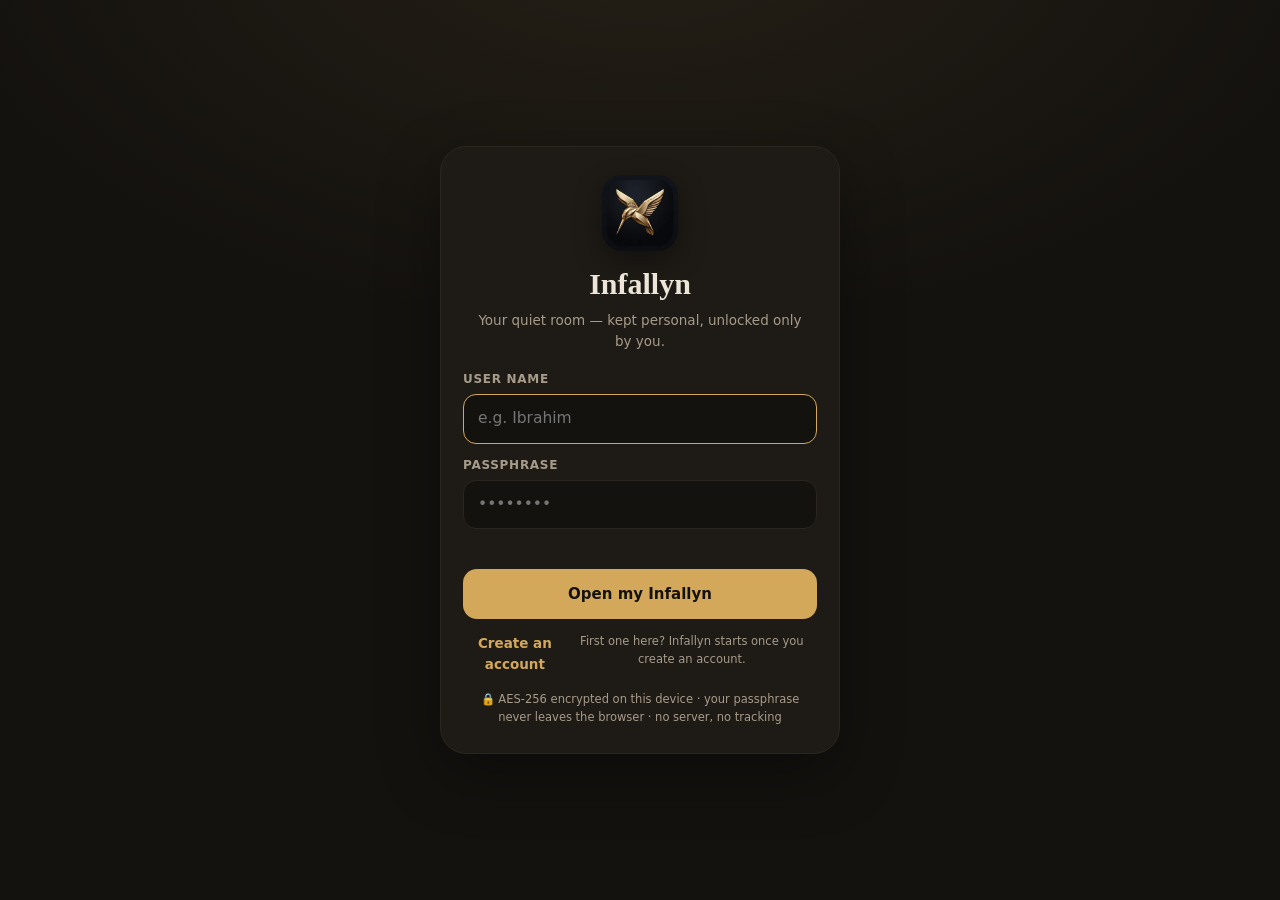
==== index.html @ bdfb1d9d "Add runnable Infallyn app build (v1.2.1) at repo root Extracts the latest infallyn-github bundle: si" ====
<!DOCTYPE html>
<html lang="en" data-theme="dark">
<head>
<meta charset="UTF-8">
<meta name="viewport" content="width=device-width, initial-scale=1, viewport-fit=cover">
<meta name="description" content="Infallyn — tasks, notes, nightly memory review, and handwriting-to-audio.">
<title>Infallyn — your quiet room for study & memory</title>
<link rel="icon" type="image/png" href="[data-uri]">
<link rel="apple-touch-icon" href="[data-uri]">
<meta name="apple-mobile-web-app-capable" content="yes">
<meta name="apple-mobile-web-app-title" content="Infallyn">
<meta name="theme-color" content="#14120F">
<link rel="manifest" href="manifest.webmanifest">
<style>
/* ============ INFALLYN DESIGN SYSTEM — "Reading Room" & "Night Shelf" ============ */
:root[data-theme="light"]{
  --bg:#F7F2E9; --surface:#FFFDF7; --surface2:#F1EADB; --ink:#1F1B16; --muted:#6E655A;
  --accent:#8C6A3F; --accent-ink:#FFFDF7; --success:#4C7A5C; --alert:#C25E4C; --info:#5B6B8C;
  --hairline:rgba(31,27,22,.13); --shadow:0 2px 10px rgba(31,27,22,.07); --grain-opacity:.05;
  --ring-track:rgba(31,27,22,.1);
}
:root[data-theme="dark"]{
  --bg:#14120F; --surface:#1E1B16; --surface2:#26221B; --ink:#EDE6D8; --muted:#A79B8A;
  --accent:#D4A85A; --accent-ink:#14120F; --success:#7FAE8E; --alert:#E07856; --info:#93A5C4;
  --hairline:#2A251E; --shadow:0 2px 12px rgba(0,0,0,.35); --grain-opacity:.04;
  --ring-track:rgba(237,230,216,.12);
}
*{box-sizing:border-box;margin:0;padding:0;-webkit-tap-highlight-color:transparent}
html{scroll-behavior:smooth}
body{
  font-family:Inter,system-ui,-apple-system,"Segoe UI",Roboto,sans-serif;
  background:var(--bg);color:var(--ink);font-size:16px;line-height:1.5;
  min-height:100dvh;overscroll-behavior-y:none;transition:background .3s ease,color .3s ease;
}
body::before{content:"";position:fixed;inset:0;pointer-events:none;opacity:var(--grain-opacity);z-index:0;
  background-image:url("data:image/svg+xml,%3Csvg xmlns='http://www.w3.org/2000/svg' width='180' height='180'%3E%3Cfilter id='n'%3E%3CfeTurbulence type='fractalNoise' baseFrequency='0.85' numOctaves='2'/%3E%3C/filter%3E%3Crect width='180' height='180' filter='url(%23n)'/%3E%3C/svg%3E");}
button{font:inherit;color:inherit;background:none;border:none;cursor:pointer}
input,textarea,select{font:inherit;color:inherit}
img{max-width:100%;display:block}
::selection{background:var(--accent);color:var(--accent-ink)}
.serif{font-family:Literata,"Iowan Old Style",Georgia,"Times New Roman",serif}

/* ---------- layout shell ---------- */
#app{position:relative;z-index:1;max-width:680px;margin:0 auto;padding:0 16px calc(150px + env(safe-area-inset-bottom))}
header#top{display:flex;align-items:center;gap:10px;padding:18px 2px 10px;position:sticky;top:0;z-index:40;
  background:linear-gradient(var(--bg) 78%,transparent);}
#brand{display:flex;align-items:baseline;gap:9px;flex:1;min-width:0}
#brand h1{font-family:Literata,"Iowan Old Style",Georgia,serif;font-size:26px;font-weight:600;letter-spacing:.2px;white-space:nowrap}
#brand .viewname{color:var(--muted);font-size:14px;white-space:nowrap;overflow:hidden;text-overflow:ellipsis}
.iconbtn{width:40px;height:40px;border-radius:12px;display:grid;place-items:center;color:var(--muted);flex:none;transition:background .15s,color .15s}
.iconbtn:hover{background:var(--surface2);color:var(--ink)}
.iconbtn svg{width:22px;height:22px}
.iconbtn .dot{position:absolute;top:8px;right:8px;width:8px;height:8px;border-radius:50%;background:var(--alert);display:none}
.iconbtn.hasdot .dot{display:block}
.iconbtn{position:relative}

/* ---------- widget strip (Smart Access) ---------- */
#widgets{display:grid;grid-template-columns:minmax(0,1fr) minmax(0,1fr);gap:10px;margin:6px 0 14px}
.widget{background:var(--surface);border:1px solid var(--hairline);border-radius:20px;padding:14px;box-shadow:var(--shadow);
  min-height:86px;display:flex;flex-direction:column;justify-content:space-between;cursor:pointer;transition:transform .15s ease;text-align:left;width:100%;min-width:0;overflow:hidden}
.widget:active{transform:scale(.98)}
.widget .w-label{font-size:11px;letter-spacing:.12em;text-transform:uppercase;color:var(--muted);font-weight:600}
.widget .w-main{display:flex;align-items:center;gap:12px;margin-top:6px}
.widget .w-big{font-family:Literata,Georgia,serif;font-size:21px;line-height:1.15;font-weight:600}
.widget .w-sub{font-size:12.5px;color:var(--muted);margin-top:2px}
#widget-dose{grid-column:1}
.ringwrap{position:relative;width:58px;height:58px;flex:none}
.ringwrap svg{transform:rotate(-90deg)}
.ringwrap .ringnum{position:absolute;inset:0;display:grid;place-items:center;font-size:13px;font-weight:700}
#widget-now{grid-column:1 / -1;flex-direction:row;align-items:center;gap:12px}
#widget-now .wn-meta{flex:1;min-width:0}
#widget-now .wn-title{font-weight:600;white-space:nowrap;overflow:hidden;text-overflow:ellipsis}
#widget-now .wn-sub{font-size:12.5px;color:var(--muted);white-space:nowrap;overflow:hidden;text-overflow:ellipsis}
.wn-ctrls{display:flex;gap:4px;flex:none}
.wn-ctrls .iconbtn{color:var(--accent)}

/* ---------- bottom nav ---------- */
#bottomnav{position:fixed;left:0;right:0;bottom:0;z-index:60;display:flex;justify-content:center;pointer-events:none}
#bottomnav .navinner{pointer-events:auto;display:flex;align-items:center;gap:2px;width:100%;max-width:680px;
  padding:8px 10px calc(10px + env(safe-area-inset-bottom));
  background:color-mix(in srgb,var(--bg) 88%,transparent);backdrop-filter:blur(14px);-webkit-backdrop-filter:blur(14px);
  border-top:1px solid var(--hairline)}
.navbtn{flex:1;display:flex;flex-direction:column;align-items:center;gap:3px;padding:6px 0 4px;border-radius:14px;color:var(--muted);font-size:11px;position:relative;transition:color .15s}
.navbtn svg{width:23px;height:23px}
.navbtn.active{color:var(--accent)}
.navbtn .navdot{position:absolute;top:4px;right:calc(50% - 16px);width:8px;height:8px;border-radius:50%;background:var(--alert);display:none}
.navbtn.hasdot .navdot{display:block}
#nav-capture{flex:0 0 74px;margin-top:-30px}
#capturefab{width:62px;height:62px;border-radius:50%;background:var(--accent);color:var(--accent-ink);display:grid;place-items:center;
  box-shadow:0 6px 20px color-mix(in srgb,var(--accent) 45%,transparent),0 2px 6px rgba(0,0,0,.25);transition:transform .15s ease}
#capturefab:active{transform:scale(.94)}
#capturefab svg{width:28px;height:28px}
#playerbar{position:fixed;left:0;right:0;bottom:calc(76px + env(safe-area-inset-bottom));z-index:55;display:none;justify-content:center;pointer-events:none}
#playerbar.on{display:flex}
#playerbar .pbin{pointer-events:auto;display:flex;align-items:center;gap:8px;width:calc(100% - 32px);max-width:648px;
  background:var(--surface);border:1px solid var(--hairline);border-radius:18px;box-shadow:var(--shadow);padding:9px 10px}
#pb-title{flex:1;min-width:0;font-size:13.5px;font-weight:600;white-space:nowrap;overflow:hidden;text-overflow:ellipsis}
#pb-sub{font-size:11.5px;color:var(--muted)}
#pb-play{width:42px;height:42px;border-radius:50%;background:var(--accent);color:var(--accent-ink);display:grid;place-items:center;flex:none}
#pb-play svg{width:20px;height:20px}
.pillbtn{border:1px solid var(--hairline);border-radius:999px;padding:7px 11px;font-size:12.5px;font-weight:600;color:var(--muted);white-space:nowrap}
.pillbtn.on{color:var(--accent);border-color:var(--accent)}

/* ---------- chips rail & lists ---------- */
.rail{display:flex;gap:8px;overflow-x:auto;padding:4px 2px 10px;scrollbar-width:none}
.rail::-webkit-scrollbar{display:none}
.chip{border:1px solid var(--hairline);border-radius:999px;padding:8px 14px;font-size:13.5px;font-weight:600;color:var(--muted);white-space:nowrap;background:var(--surface);transition:all .15s}
.chip.active{background:var(--ink);color:var(--bg);border-color:var(--ink)}
.chip .cnt{opacity:.65;font-weight:500;margin-left:4px}
.shelfchip.active{background:var(--accent);border-color:var(--accent);color:var(--accent-ink)}
.sectionlabel{font-size:12px;letter-spacing:.12em;text-transform:uppercase;color:var(--muted);font-weight:700;margin:16px 2px 8px}
#itemlist{display:flex;flex-direction:column;gap:8px}
.itemrow{display:flex;align-items:center;gap:12px;background:var(--surface);border:1px solid var(--hairline);border-radius:16px;padding:13px 14px;box-shadow:var(--shadow);cursor:pointer;transition:transform .12s ease;animation:rise .25s ease both}
.itemrow:active{transform:scale(.985)}
@keyframes rise{from{opacity:0;transform:translateY(6px)}to{opacity:1;transform:none}}
.ckbox{width:26px;height:26px;border-radius:9px;border:2px solid var(--muted);flex:none;display:grid;place-items:center;transition:all .18s ease;color:transparent}
.ckbox svg{width:16px;height:16px}
.taskrow.done .ckbox{background:var(--success);border-color:var(--success);color:#fff}
.taskrow.done .it-title{text-decoration:line-through;color:var(--muted)}
.itemrow .it-ico{flex:none;color:var(--accent);display:grid;place-items:center}
.itemrow .it-ico svg{width:20px;height:20px}
.it-main{flex:1;min-width:0}
.it-title{font-weight:600;font-size:15.5px;overflow:hidden;text-overflow:ellipsis;white-space:nowrap}
.it-meta{display:flex;gap:6px;flex-wrap:wrap;margin-top:4px}
.metachip{font-size:11.5px;font-weight:600;color:var(--muted);background:var(--surface2);border-radius:6px;padding:2px 7px;display:inline-flex;align-items:center;gap:4px}
.metachip.due-soon{color:var(--accent)}
.metachip.overdue{color:var(--alert);background:color-mix(in srgb,var(--alert) 14%,transparent)}
.it-pin{color:var(--accent);flex:none}
.it-pin svg{width:16px;height:16px}
.it-audio{color:var(--info);flex:none}
.it-audio svg{width:17px;height:17px}

/* ---------- generic cards / panels ---------- */
.panel{background:var(--surface);border:1px solid var(--hairline);border-radius:20px;box-shadow:var(--shadow);padding:18px}
.bigcard{position:relative;overflow:hidden;background:var(--surface);border:1px solid var(--hairline);border-radius:24px;box-shadow:var(--shadow);padding:22px}
.bigcard .hero-title{font-family:Literata,Georgia,serif;font-size:23px;font-weight:600;line-height:1.25}
.bigcard .hero-sub{color:var(--muted);font-size:14px;margin-top:6px}
.btn{display:inline-flex;align-items:center;justify-content:center;gap:8px;border-radius:14px;padding:13px 20px;font-weight:700;font-size:15px;transition:transform .12s ease,opacity .15s;border:1px solid transparent}
.btn:active{transform:scale(.97)}
.btn-primary{background:var(--accent);color:var(--accent-ink)}
.btn-ghost{border-color:var(--hairline);color:var(--ink);background:var(--surface)}
.btn-danger{color:var(--alert);border-color:color-mix(in srgb,var(--alert) 35%,transparent)}
.btn-sm{padding:9px 14px;font-size:13.5px;border-radius:11px}
.btn[disabled]{opacity:.45;pointer-events:none}
.btn-block{width:100%}
.empty{padding:44px 20px;text-align:center;color:var(--muted)}
.empty .glyph{font-size:40px;margin-bottom:10px;font-family:Literata,Georgia,serif}
.empty p{font-size:14.5px;max-width:300px;margin:0 auto 14px}

/* ---------- dose tab ---------- */
.dosestat{display:flex;gap:10px;margin-top:12px}
.dosestat .stat{flex:1;background:var(--surface2);border-radius:14px;padding:10px 8px;text-align:center}
.stat b{font-family:Literata,Georgia,serif;font-size:19px;display:block}
.stat span{font-size:11px;color:var(--muted);letter-spacing:.05em;text-transform:uppercase;font-weight:600}
#heatmap{display:grid;grid-template-rows:repeat(7,1fr);grid-auto-flow:column;grid-auto-columns:1fr;gap:3px;margin-top:10px;max-width:420px}
#heatmap .hm{width:100%;aspect-ratio:1;border-radius:4px;background:var(--surface2)}
.streakflame{display:inline-flex;align-items:center;gap:5px;font-weight:700;color:var(--accent)}
.flame{width:17px;height:17px;fill:currentColor}
.cardmanage{display:flex;align-items:center;gap:10px;padding:10px 0;border-bottom:1px solid var(--hairline)}
.cardmanage:last-child{border-bottom:none}
.cardmanage img{width:46px;height:46px;border-radius:10px;object-fit:cover;flex:none}
.cardmanage .cm-t{flex:1;min-width:0;font-size:13.5px;font-weight:600;white-space:nowrap;overflow:hidden;text-overflow:ellipsis}
.cardmanage .cm-s{font-size:11.5px;color:var(--muted)}
.cm-ico{width:34px;height:34px;border-radius:10px;display:grid;place-items:center;color:var(--muted);border:1px solid var(--hairline);flex:none}
.cm-ico svg{width:16px;height:16px}
.cm-ico.sus-on{color:var(--accent);border-color:var(--accent)}

/* ---------- sheets & overlays ---------- */
.sheetwrap{position:fixed;inset:0;z-index:80;display:none;align-items:flex-end;justify-content:center;background:rgba(12,10,8,.5);backdrop-filter:blur(3px);-webkit-backdrop-filter:blur(3px)}
.sheetwrap.on{display:flex}
.sheet{background:var(--surface);width:100%;max-width:680px;max-height:92dvh;overflow-y:auto;border-radius:26px 26px 0 0;padding:10px 18px calc(22px + env(safe-area-inset-bottom));animation:sheetup .28s cubic-bezier(.2,.9,.3,1)}
@keyframes sheetup{from{transform:translateY(40px);opacity:0}to{transform:none;opacity:1}}
.grabber{width:40px;height:5px;border-radius:3px;background:var(--hairline);margin:4px auto 12px}
.sheet h2{font-family:Literata,Georgia,serif;font-size:21px;margin-bottom:14px}
.sheet h3{font-size:13px;letter-spacing:.1em;text-transform:uppercase;color:var(--muted);margin:18px 0 8px;font-weight:700}
.seg{display:grid;grid-template-columns:repeat(3,1fr);background:var(--surface2);border-radius:14px;padding:4px;gap:4px;margin-bottom:14px}
.seg button{padding:10px 6px;border-radius:11px;font-weight:600;font-size:14px;color:var(--muted);transition:all .15s}
.seg button.active{background:var(--surface);color:var(--ink);box-shadow:var(--shadow)}
.field{margin-bottom:12px}
.field label{display:block;font-size:12px;font-weight:700;letter-spacing:.06em;text-transform:uppercase;color:var(--muted);margin-bottom:6px}
.input,.textarea,select.input{width:100%;background:var(--bg);border:1.5px solid var(--hairline);border-radius:13px;padding:12px 14px;font-size:15.5px;outline:none;transition:border-color .15s}
.input:focus,.textarea:focus{border-color:var(--accent)}
.textarea{min-height:120px;resize:vertical;line-height:1.55}
.tall{min-height:220px}
.parsedchips{display:flex;gap:6px;flex-wrap:wrap;margin-top:8px;min-height:10px}
.parsedchips .metachip{font-size:12px}
.parsehint{font-size:12px;color:var(--muted);margin-top:8px}
.row{display:flex;gap:10px;align-items:center}
.row .grow{flex:1;min-width:0}
.rowbtns{display:flex;gap:10px;margin-top:16px}
.togglerow{display:flex;align-items:center;gap:12px;padding:11px 0;border-bottom:1px solid var(--hairline)}
.togglerow:last-child{border:none}
.togglerow .tr-main{flex:1;min-width:0}
.togglerow .tr-t{font-weight:600;font-size:14.5px}
.togglerow .tr-s{font-size:12.5px;color:var(--muted)}
.switch{position:relative;width:48px;height:28px;flex:none}
.switch input{position:absolute;opacity:0;inset:0;margin:0;cursor:pointer}
.switch .tr{position:absolute;inset:0;border-radius:999px;background:var(--surface2);border:1px solid var(--hairline);transition:background .18s}
.switch .tr::after{content:"";position:absolute;top:2px;left:2px;width:22px;height:22px;border-radius:50%;background:var(--muted);transition:all .18s}
.switch input:checked + .tr{background:color-mix(in srgb,var(--accent) 30%,var(--surface2))}
.switch input:checked + .tr::after{left:22px;background:var(--accent)}
input[type=range]{width:100%;accent-color:var(--accent)}
input[type=datetime-local],input[type=time]{color-scheme:dark}
:root[data-theme=light] input[type=datetime-local],:root[data-theme=light] input[type=time]{color-scheme:light}

/* ---------- scan flow ---------- */
.dropzone{border:2px dashed var(--hairline);border-radius:18px;padding:26px 16px;text-align:center;color:var(--muted);cursor:pointer;transition:border-color .15s}
.dropzone:hover{border-color:var(--accent)}
.dropzone .dz-ico{font-size:30px;margin-bottom:6px}
.pagerail{display:flex;gap:8px;overflow-x:auto;padding:4px 0 8px;scrollbar-width:none}
.pagerail::-webkit-scrollbar{display:none}
.pthumb{position:relative;width:74px;height:96px;border-radius:12px;overflow:hidden;border:2px solid var(--hairline);flex:none;cursor:pointer;background:var(--surface2)}
.pthumb.active{border-color:var(--accent)}
.pthumb img{width:100%;height:100%;object-fit:cover}
.pthumb .pstat{position:absolute;left:0;right:0;bottom:0;font-size:9.5px;font-weight:700;text-align:center;padding:2px;color:#fff;background:rgba(20,18,15,.72)}
.pthumb .pstat.ok{background:color-mix(in srgb,var(--success) 88%,#000)}
.pthumb .pstat.err{background:color-mix(in srgb,var(--alert) 88%,#000)}
.pthumb .pstat.busy{background:color-mix(in srgb,var(--info) 88%,#000)}
.trustview{display:grid;grid-template-columns:1fr 1fr;gap:10px;margin:10px 0}
.trustview .tv-img{border-radius:14px;border:1px solid var(--hairline);overflow:hidden;max-height:46dvh;position:relative;background:#000}
.trustview .tv-img img{width:100%;height:100%;object-fit:contain}
.trustview textarea{width:100%;height:46dvh;background:var(--bg);border:1.5px solid var(--hairline);border-radius:14px;padding:12px;font-size:14px;line-height:1.6;outline:none;resize:none}
.trustview textarea:focus{border-color:var(--accent)}
.confbadge{display:inline-flex;align-items:center;gap:6px;font-size:12px;font-weight:700;border-radius:999px;padding:5px 11px}
.confbadge.hi{background:color-mix(in srgb,var(--success) 16%,transparent);color:var(--success)}
.confbadge.mid{background:color-mix(in srgb,var(--accent) 18%,transparent);color:var(--accent)}
.confbadge.lo{background:color-mix(in srgb,var(--alert) 16%,transparent);color:var(--alert)}
.wordchips{display:flex;flex-wrap:wrap;gap:5px;margin-top:8px}
.wordchips .metachip{text-decoration:underline dotted}
.offlinebox{background:color-mix(in srgb,var(--info) 10%,transparent);border:1px solid color-mix(in srgb,var(--info) 30%,transparent);border-radius:14px;padding:12px 14px;font-size:13.5px;line-height:1.5;margin:10px 0}
.offlinebox b{color:var(--info)}

/* ---------- dose session overlay ---------- */
#doseoverlay{position:fixed;inset:0;z-index:90;display:none;background:#14120F;color:#EDE6D8;flex-direction:column}
#doseoverlay.on{display:flex}
#doseoverlay .dz-top{display:flex;align-items:center;gap:12px;padding:16px 18px 8px}
#doseoverlay .dz-top .progress-mini{flex:1;height:6px;border-radius:3px;background:rgba(237,230,216,.14);overflow:hidden}
#doseoverlay .dz-top .progress-mini i{display:block;height:100%;background:var(--accent,#D4A85A);border-radius:3px;transition:width .3s ease}
#doseoverlay .dz-count{font-size:13px;font-weight:700;color:#A79B8A;white-space:nowrap}
#dosecard-area{flex:1;display:flex;flex-direction:column;padding:10px 18px;min-height:0;overflow-y:auto}
.dosecard{flex:1;display:flex;flex-direction:column;border-radius:24px;background:#1E1B16;border:1px solid #2A251E;overflow:hidden;min-height:220px;position:relative;cursor:pointer;user-select:none;-webkit-user-select:none;touch-action:pan-y}
.dosecard .dc-media{flex:1;min-height:0;display:grid;place-items:center;background:#000;position:relative}
.dosecard .dc-media img{width:100%;height:100%;object-fit:cover;position:absolute;inset:0}
.dosecard .dc-caption{padding:16px 18px;font-size:15.5px;line-height:1.5}
.dosecard .dc-caption .cap-hint{font-size:12.5px;color:#A79B8A;margin-top:6px;font-weight:600;letter-spacing:.04em}
.dosecard .dc-front{flex:1;display:flex;flex-direction:column;justify-content:center;padding:28px 24px;gap:14px}
.dosecard .dc-front .dc-title{font-family:Literata,Georgia,serif;font-size:26px;font-weight:600;line-height:1.3}
.dosecard .dc-front .dc-peek{color:#A79B8A;font-size:15px;line-height:1.55;display:-webkit-box;-webkit-line-clamp:3;-webkit-box-orient:vertical;overflow:hidden}
.dosecard .dc-back{flex:1;overflow-y:auto;padding:24px;white-space:pre-wrap;line-height:1.65;font-size:15.5px}
.dosecard .dc-kind{position:absolute;top:14px;left:14px;font-size:11px;font-weight:700;letter-spacing:.1em;text-transform:uppercase;background:rgba(20,18,15,.72);color:#D4A85A;padding:5px 10px;border-radius:999px;backdrop-filter:blur(4px)}
.dosecard .dc-tap{position:absolute;bottom:12px;right:14px;font-size:11.5px;color:#A79B8A;font-weight:600}
.dosecard.leaving{transition:transform .3s ease,opacity .3s ease}
#gradebar{display:grid;grid-template-columns:repeat(4,1fr);gap:8px;padding:10px 18px calc(16px + env(safe-area-inset-bottom))}
.grade{border-radius:15px;padding:12px 4px 10px;text-align:center;border:1.5px solid #2A251E;background:#1E1B16;transition:transform .12s,opacity .2s;opacity:0;pointer-events:none}
#gradebar.revealed .grade{opacity:1;pointer-events:auto}
.grade:active{transform:scale(.94)}
.grade b{display:block;font-size:14px;font-weight:700}
.grade span{font-size:10.5px;color:#A79B8A;font-weight:600}
.grade.g-again{color:#E07856}.grade.g-hard{color:#D4A85A}.grade.g-good{color:#7FAE8E}.grade.g-easy{color:#93A5C4}
#dose-done{flex:1;display:none;flex-direction:column;align-items:center;justify-content:center;text-align:center;padding:30px;gap:8px}
#dose-done .ring-done{margin-bottom:8px}
#dose-done h2{font-family:Literata,Georgia,serif;font-size:27px}
#dose-done .dd-sub{color:#A79B8A;font-size:15px}
#dose-done .dosestat{width:100%;max-width:360px;margin-top:14px}
#dose-done .dosestat .stat{background:#1E1B16}
#dose-done .dosestat b{color:#EDE6D8}

/* ---------- transcript / player sheet ---------- */
.sentences{display:flex;flex-direction:column;gap:2px;padding:4px 0 20px}
.sentence{padding:8px 12px;border-radius:10px;font-size:15.5px;line-height:1.6;color:var(--muted);cursor:pointer;transition:background .15s,color .15s}
.sentence:hover{background:var(--surface2)}
.sentence.cur{background:color-mix(in srgb,var(--accent) 16%,transparent);color:var(--ink);font-weight:500}
.voicerow{display:grid;grid-template-columns:1fr 1fr;gap:10px;margin:8px 0 4px}

/* ---------- listen list ---------- */
.listenrow{display:flex;align-items:center;gap:12px;background:var(--surface);border:1px solid var(--hairline);border-radius:16px;padding:13px 14px;box-shadow:var(--shadow);cursor:pointer;transition:transform .12s}
.listenrow:active{transform:scale(.985)}
.listenrow .lr-ico{width:40px;height:40px;border-radius:12px;background:color-mix(in srgb,var(--info) 14%,transparent);color:var(--info);display:grid;place-items:center;flex:none}
.listenrow .lr-ico svg{width:20px;height:20px}
.listenrow.playing{border-color:var(--accent)}
.listenrow .lr-play{color:var(--accent);flex:none}
.listenrow .lr-play svg{width:22px;height:22px}

/* ---------- toast ---------- */
#toasts{position:fixed;left:0;right:0;bottom:calc(160px + env(safe-area-inset-bottom));display:flex;flex-direction:column;align-items:center;gap:8px;z-index:100;pointer-events:none}
.toast{pointer-events:auto;display:flex;align-items:center;gap:12px;background:var(--ink);color:var(--bg);border-radius:14px;padding:11px 16px;font-size:14px;font-weight:600;box-shadow:0 6px 24px rgba(0,0,0,.3);animation:rise .25s ease;max-width:min(92vw,480px)}
.toast button{color:var(--accent);font-weight:800;text-transform:uppercase;font-size:12.5px;letter-spacing:.06em}
:root[data-theme=dark] .toast{background:#EDE6D8;color:#14120F}

/* ---------- welcome ---------- */
#welcome .wsteps{display:flex;flex-direction:column;gap:14px;margin:6px 0 18px}
.wstep{display:flex;gap:14px;align-items:flex-start}
.wstep .ws-ico{width:44px;height:44px;border-radius:14px;background:color-mix(in srgb,var(--accent) 16%,transparent);color:var(--accent);display:grid;place-items:center;font-size:21px;flex:none}
.wstep b{display:block;font-size:15px}
.wstep p{font-size:13.5px;color:var(--muted);line-height:1.5}
.preview-note{font-size:12.5px;color:var(--muted);background:var(--surface2);border-radius:12px;padding:10px 12px;line-height:1.5;margin-top:14px}

/* ---------- search overlay ---------- */
#searchwrap .sheet{padding-bottom:30px}
#searchresults{display:flex;flex-direction:column;gap:8px;margin-top:12px}

/* ---------- you tab ---------- */
.settingsgroup .panel{padding:6px 16px}
.setrow{display:flex;align-items:center;gap:12px;padding:13px 0;border-bottom:1px solid var(--hairline)}
.setrow:last-child{border:none}
.setrow .sr-main{flex:1;min-width:0}
.setrow .sr-t{font-weight:600;font-size:14.5px}
.setrow .sr-s{font-size:12.5px;color:var(--muted);line-height:1.45;margin-top:2px}
.setrow .sr-ctl{flex:none;display:flex;align-items:center;gap:8px}
.setrow select.input{width:auto;padding:8px 30px 8px 12px;font-size:13.5px;border-radius:10px}
.kbd{font-size:11px;border:1px solid var(--hairline);border-bottom-width:2px;border-radius:5px;padding:1px 5px;color:var(--muted);font-weight:700}
.aboutnote{font-size:13px;color:var(--muted);line-height:1.6;padding:14px 4px}

/* ---------- misc ---------- */
.hide{display:none!important}
.mt8{margin-top:8px}.mt16{margin-top:16px}.mb8{margin-bottom:8px}
.muted{color:var(--muted)}.small{font-size:13px}
hr.sep{border:none;border-top:1px solid var(--hairline);margin:14px 0}
.spin{animation:spin 1s linear infinite;display:inline-block}
@keyframes spin{to{transform:rotate(360deg)}}
@media (prefers-reduced-motion:reduce){
  *,*::before,*::after{animation-duration:.01ms!important;animation-iteration-count:1!important;transition-duration:.01ms!important;scroll-behavior:auto!important}
}
@media (min-width:700px){
  #widgets{grid-template-columns:repeat(3,1fr)}
  #widget-dose{grid-column:auto}
  #widget-now{grid-column:auto}
}

/* ---------- account avatar (header / you tab) ---------- */
.avatarbtn{width:34px;height:34px;border-radius:50%;color:#fff;font-weight:800;font-size:15px;display:grid;place-items:center;flex:none;border:2px solid var(--hairline);text-transform:uppercase}
.lk-ava{width:44px;height:44px;border-radius:50%;color:#fff;font-weight:800;font-size:18px;display:inline-grid;place-items:center;flex:none;text-transform:uppercase}

/* ---------- lock screen ---------- */
#lockscreen{position:fixed;inset:0;z-index:200;display:none;align-items:center;justify-content:center;padding:20px;
  background:radial-gradient(1200px 700px at 50% -10%, color-mix(in srgb,var(--accent) 9%,var(--bg)), var(--bg) 60%)}
#lockscreen.on{display:flex}
.lk-card{width:100%;max-width:400px;background:var(--surface);border:1px solid var(--hairline);border-radius:26px;box-shadow:0 20px 60px rgba(0,0,0,.35);padding:26px 22px;animation:sheetup .3s cubic-bezier(.2,.9,.3,1)}
.lk-card.shake{animation:lkshake .4s ease}
@keyframes lkshake{0%,100%{transform:none}20%{transform:translateX(-9px)}40%{transform:translateX(8px)}60%{transform:translateX(-5px)}80%{transform:translateX(3px)}}
.lk-brand{font-size:30px;font-weight:600;text-align:center;margin:6px 0 4px;color:var(--ink)}
.lk-tag{text-align:center;color:var(--muted);font-size:13.5px;line-height:1.55;margin:0 6px 18px}
.lk-users{display:flex;flex-wrap:wrap;gap:10px;justify-content:center;margin-bottom:18px}
.lk-user{display:flex;flex-direction:column;align-items:center;gap:6px;font-size:12px;font-weight:700;color:var(--muted);padding:8px 6px;border-radius:14px;border:1.5px solid transparent;min-width:64px;transition:all .15s}
.lk-user.sel{border-color:var(--accent);color:var(--ink);background:var(--surface2)}
.lk-user:hover{color:var(--ink)}
.lk-ava-add{background:var(--surface2);color:var(--accent);border:1.5px dashed var(--hairline)}
.lk-msg{min-height:20px;font-size:13px;color:var(--muted);margin:2px 2px 8px;text-align:center;font-weight:600}
.lk-msg.err{color:var(--alert)}
.lk-hint{font-size:12.5px;color:var(--accent);text-align:center;margin:0 0 10px;font-weight:600}
.lk-row{display:flex;justify-content:center;margin-top:14px;min-height:20px}
.lk-link{color:var(--accent);font-weight:700;font-size:13.5px}
.lk-claim{display:block;width:100%;text-align:center;margin-top:12px;border:1px dashed color-mix(in srgb,var(--accent) 45%,transparent);border-radius:12px;padding:10px}
.lk-mini{font-size:11.5px;color:var(--muted);text-align:center}
.lk-note{font-size:11.5px;color:var(--muted);text-align:center;line-height:1.6;margin:16px 4px 0}
#lockscreen .btn[disabled]{opacity:.55}

/* ---------- Infallyn emblem ---------- */
.brand-emb{width:34px;height:34px;border-radius:9px;flex:none;align-self:center;box-shadow:0 1px 4px rgba(0,0,0,.28)}
.lk-emblem{width:76px;height:76px;border-radius:20px;display:block;margin:2px auto 10px;box-shadow:0 10px 28px rgba(0,0,0,.38)}
.wl-emblem{width:64px;height:64px;border-radius:16px;display:block;margin:2px auto 12px;box-shadow:var(--shadow)}
.about-emblem{display:block;width:64px;height:64px;border-radius:16px;margin:2px auto 12px;box-shadow:var(--shadow)}
</style>
</head>
<body>
<div id="app">
  <header id="top">
    <div id="brand">
      <img class="brand-emb" src="[data-uri]" alt="" width="34" height="34">
      <h1>Infallyn</h1>
      <span class="viewname" id="viewname">Today</span>
    </div>
    <span class="streakflame" id="hdr-streak" title="Nightly streak" style="display:none"></span>
    <button class="avatarbtn" id="btn-user" aria-label="Your account" title="Your account" onclick="Infallyn.go('#/you')" style="display:none">?</button>
    <button class="iconbtn" id="btn-search" aria-label="Search" title="Search (s)">
      <svg viewBox="0 0 24 24" fill="none" stroke="currentColor" stroke-width="2" stroke-linecap="round"><circle cx="11" cy="11" r="7"/><path d="m20 20-3.5-3.5"/></svg>
    </button>
    <button class="iconbtn" id="btn-theme" aria-label="Toggle theme" title="Reading Room / Night Shelf">
      <svg viewBox="0 0 24 24" fill="none" stroke="currentColor" stroke-width="2" stroke-linecap="round"><path d="M21 12.8A9 9 0 1 1 11.2 3 7 7 0 0 0 21 12.8z"/></svg>
    </button>
  </header>

  <div id="widgets" aria-label="Widgets">
    <button class="widget" id="widget-dose" aria-label="Daily dose status">
      <span class="w-label">Daily Dose</span>
      <span class="w-main">
        <span class="ringwrap">
          <svg width="58" height="58" viewBox="0 0 58 58">
            <circle cx="29" cy="29" r="24" fill="none" stroke="var(--ring-track)" stroke-width="6"/>
            <circle id="ring-fg" cx="29" cy="29" r="24" fill="none" stroke="var(--accent)" stroke-width="6" stroke-linecap="round" stroke-dasharray="150.8" stroke-dashoffset="150.8"/>
          </svg>
          <span class="ringnum" id="ring-num">–</span>
        </span>
        <span>
          <span class="w-big" id="wd-due">–</span>
          <span class="w-sub" id="wd-sub">loading…</span>
        </span>
      </span>
    </button>
    <button class="widget" id="widget-next" aria-label="Next task">
      <span class="w-label">Next Up</span>
      <span class="w-main">
        <span>
          <span class="w-big" id="wn-title">–</span>
          <span class="w-sub" id="wn-sub">nothing scheduled</span>
        </span>
      </span>
    </button>
    <div class="widget" id="widget-now" role="button" tabindex="0" aria-label="Now playing">
      <span style="display:flex;flex-direction:column;flex:1;min-width:0">
        <span class="w-label">Now Playing</span>
        <span class="wn-title" id="np-title">Nothing playing</span>
        <span class="wn-sub" id="np-sub">Pick a note to listen</span>
      </span>
      <span class="wn-ctrls">
        <button class="iconbtn" id="np-prev" aria-label="Previous sentence"><svg viewBox="0 0 24 24" fill="currentColor"><path d="M6 5h2v14H6zM20 5v14l-11-7z"/></svg></button>
        <button class="iconbtn" id="np-play" aria-label="Play or pause"><svg viewBox="0 0 24 24" fill="currentColor"><path d="M8 5v14l11-7z"/></svg></button>
        <button class="iconbtn" id="np-next" aria-label="Next sentence"><svg viewBox="0 0 24 24" fill="currentColor"><path d="M16 5h2v14h-2zM4 5v14l11-7z"/></svg></button>
      </span>
    </div>
  </div>

  <main>
    <section id="view-shelf">
      <div class="rail" id="views-rail"></div>
      <div class="rail" id="shelves-rail"></div>
      <div id="itemlist"></div>
    </section>

    <section id="view-dose" class="hide"></section>
    <section id="view-listen" class="hide"></section>
    <section id="view-you" class="hide"></section>
  </main>
</div>

<div id="playerbar">
  <div class="pbin">
    <button class="iconbtn" id="pb-transcript" aria-label="Show transcript" title="Transcript">
      <svg viewBox="0 0 24 24" fill="none" stroke="currentColor" stroke-width="2" stroke-linecap="round"><path d="M4 6h16M4 12h10M4 18h7"/></svg>
    </button>
    <div style="flex:1;min-width:0" onclick="Infallyn.openTranscript()">
      <div id="pb-title">–</div>
      <div id="pb-sub">–</div>
    </div>
    <button class="pillbtn" id="pb-speed" onclick="Infallyn.cycleRate()">1×</button>
    <button id="pb-play" onclick="Infallyn.playPause()" aria-label="Play or pause"><svg viewBox="0 0 24 24" fill="currentColor"><path d="M8 5v14l11-7z"/></svg></button>
  </div>
</div>

<nav id="bottomnav">
  <div class="navinner">
    <button class="navbtn" data-tab="shelf">
      <svg viewBox="0 0 24 24" fill="none" stroke="currentColor" stroke-width="2" stroke-linejoin="round"><path d="M4 5c2.5-1.4 5-1.4 7.5 0v14c-2.5-1.4-5-1.4-7.5 0V5zm16 0c-2.5-1.4-5-1.4-7.5 0v14c2.5-1.4 5-1.4 7.5 0V5z"/></svg>
      Shelves
    </button>
    <button class="navbtn" data-tab="dose">
      <span class="navdot"></span>
      <svg viewBox="0 0 24 24" fill="none" stroke="currentColor" stroke-width="2" stroke-linecap="round"><path d="M20.5 14.5A8.5 8.5 0 1 1 9.5 3.5a7 7 0 0 0 11 11z"/></svg>
      Dose
    </button>
    <button id="nav-capture" aria-label="Capture">
      <span id="capturefab"><svg viewBox="0 0 24 24" fill="none" stroke="currentColor" stroke-width="2.4" stroke-linecap="round"><path d="M12 5v14M5 12h14"/></svg></span>
    </button>
    <button class="navbtn" data-tab="listen">
      <svg viewBox="0 0 24 24" fill="none" stroke="currentColor" stroke-width="2" stroke-linecap="round" stroke-linejoin="round"><path d="M9 18V6l11-2v12"/><circle cx="6.5" cy="18" r="2.5"/><circle cx="17.5" cy="16" r="2.5"/></svg>
      Listen
    </button>
    <button class="navbtn" data-tab="you">
      <svg viewBox="0 0 24 24" fill="none" stroke="currentColor" stroke-width="2" stroke-linecap="round"><circle cx="12" cy="8" r="4"/><path d="M4 21c1.5-4 4.5-6 8-6s6.5 2 8 6"/></svg>
      You
    </button>
  </div>
</nav>

<!-- capture sheet -->
<div class="sheetwrap" id="capturesheet">
  <div class="sheet" role="dialog" aria-modal="true">
    <div class="grabber"></div>
    <h2>Add to Infallyn</h2>
    <div class="seg" id="capture-seg">
      <button data-seg="task">Task</button>
      <button data-seg="note">Note</button>
      <button data-seg="scan">Scan</button>
    </div>
    <div id="capture-body"></div>
  </div>
</div>

<!-- item editor sheet -->
<div class="sheetwrap" id="editorsheet">
  <div class="sheet" role="dialog" aria-modal="true">
    <div class="grabber"></div>
    <div id="editor-body"></div>
  </div>
</div>

<!-- transcript sheet -->
<div class="sheetwrap" id="transcriptsheet">
  <div class="sheet" role="dialog" aria-modal="true">
    <div class="grabber"></div>
    <h2 id="tr-title">Transcript</h2>
    <div class="voicerow">
      <div class="field" style="margin:0">
        <label for="tr-voice">Voice</label>
        <select class="input" id="tr-voice"></select>
      </div>
      <div class="field" style="margin:0">
        <label for="tr-sleep">Sleep timer</label>
        <select class="input" id="tr-sleep">
          <option value="0">Off</option><option value="5">5 min</option><option value="15">15 min</option>
          <option value="30">30 min</option><option value="60">60 min</option>
        </select>
      </div>
    </div>
    <div class="field">
      <label for="tr-rate">Speed <span id="tr-rate-val" style="text-transform:none;letter-spacing:0">1×</span></label>
      <input type="range" id="tr-rate" min="0.5" max="3" step="0.1" value="1">
    </div>
    <div class="sentences" id="tr-sentences"></div>
  </div>
</div>

<!-- search -->
<div class="sheetwrap" id="searchwrap">
  <div class="sheet" role="dialog" aria-modal="true">
    <div class="grabber"></div>
    <h2>Search</h2>
    <input class="input" id="searchinput" placeholder="Search tasks, notes, documents…" autocomplete="off">
    <div id="searchresults"></div>
  </div>
</div>

<!-- welcome -->
<div class="sheetwrap" id="welcome">
  <div class="sheet" role="dialog" aria-modal="true">
    <div class="grabber"></div>
    <img class="wl-emblem" src="[data-uri]" alt="Infallyn emblem">
    <h2 class="serif" style="font-size:25px">Welcome to Infallyn</h2>
    <p class="muted small" style="margin-bottom:14px">A quiet room for everything you need to learn, remember, and finish.</p>
    <div class="wsteps">
      <div class="wstep"><span class="ws-ico">📚</span><span><b>Capture once</b><p>Tasks, handwritten notes, and reading live together on your shelves.</p></span></div>
      <div class="wstep"><span class="ws-ico">🌙</span><span><b>Review nightly</b><p>Your Daily Dose resurfaces photos and notes on a science-backed schedule — a few minutes, every night.</p></span></div>
      <div class="wstep"><span class="ws-ico">🎧</span><span><b>Listen anywhere</b><p>Scans become clean text, and text becomes a voice you can take on the bus.</p></span></div>
    </div>
    <div class="field">
      <label for="wl-dosetime">Open tonight's Dose at</label>
      <input type="time" class="input" id="wl-dosetime" value="21:30">
    </div>
    <button class="btn btn-primary btn-block" id="wl-start">Open my Infallyn</button>
    <p class="preview-note">🔒 <b>Private by design:</b> your account and its content are encrypted on this device — the passphrase never leaves your browser. <span id="preview-note-extra"></span></p>
  </div>
</div>

<!-- dose session overlay -->
<div id="doseoverlay">
  <div class="dz-top">
    <button class="iconbtn" id="dz-close" aria-label="Close session" style="color:#A79B8A"><svg viewBox="0 0 24 24" fill="none" stroke="currentColor" stroke-width="2.2" stroke-linecap="round"><path d="M6 6l12 12M18 6 6 18"/></svg></button>
    <div class="progress-mini"><i id="dz-progress"></i></div>
    <span class="dz-count" id="dz-count">0/0</span>
  </div>
  <div id="dosecard-area">
    <div class="dosecard" id="dosecard"></div>
    <div id="gradebar">
      <button class="grade g-again" data-g="again"><b>Again</b><span id="gp-again">–</span></button>
      <button class="grade g-hard" data-g="hard"><b>Hard</b><span id="gp-hard">–</span></button>
      <button class="grade g-good" data-g="good"><b>Good</b><span id="gp-good">–</span></button>
      <button class="grade g-easy" data-g="easy"><b>Easy</b><span id="gp-easy">–</span></button>
    </div>
  </div>
  <div id="dose-done">
    <div class="ring-done">
      <svg width="110" height="110" viewBox="0 0 110 110">
        <circle cx="55" cy="55" r="46" fill="none" stroke="rgba(237,230,216,.12)" stroke-width="9"/>
        <circle id="dd-ring" cx="55" cy="55" r="46" fill="none" stroke="#D4A85A" stroke-width="9" stroke-linecap="round" stroke-dasharray="289" stroke-dashoffset="289" style="transform:rotate(-90deg);transform-origin:55px 55px;transition:stroke-dashoffset 1s cubic-bezier(.2,.9,.3,1)"/>
        <text x="55" y="63" text-anchor="middle" font-size="30" font-weight="700" fill="#EDE6D8" font-family="Georgia,serif" id="dd-pct">100%</text>
      </svg>
    </div>
    <h2 id="dd-title">Shelf closed.</h2>
    <p class="dd-sub" id="dd-sub">–</p>
    <div class="dosestat">
      <div class="stat"><b id="dd-reviewed">0</b><span>Reviewed</span></div>
      <div class="stat"><b id="dd-recall">0%</b><span>Recalled</span></div>
      <div class="stat"><b id="dd-streak">0</b><span>Night streak</span></div>
    </div>
    <button class="btn btn-primary" id="dd-close" style="margin-top:18px">Back to the shelves</button>
  </div>
</div>

<!-- lock screen -->
<div id="lockscreen">
  <div class="lk-card">
    <div id="lk-body"></div>
  </div>
</div>

<div id="toasts"></div>
<input type="file" id="file-input" accept="image/*" multiple style="display:none">
<script>
'use strict';
/* =====================================================================
   INFALLYN — core domain logic (pure, DOM-free)
   Storage • media • smart parser • FSRS-lite scheduler • dose queue
   streaks • sentence splitting • seed data • self-tests
   ===================================================================== */

/* ---------------- utils ---------------- */
const qs  = (s, el) => (el || document).querySelector(s);
const qsa = (s, el) => [...(el || document).querySelectorAll(s)];
const esc = s => String(s ?? '').replace(/[&<>"']/g, c => ({'&':'&amp;','<':'&lt;','>':'&gt;','"':'&quot;',"'":'&#39;'}[c]));
const uid = () => Date.now().toString(36) + Math.random().toString(36).slice(2, 8);
const MIN = 60e3, HOUR = 3600e3, DAY = 864e5;
const pad2 = n => String(n).padStart(2, '0');
const clamp = (v, a, b) => Math.min(b, Math.max(a, v));
const b64 = { enc: buf => btoa(String.fromCharCode(...new Uint8Array(buf))), dec: s => Uint8Array.from(atob(s), c => c.charCodeAt(0)) };

function dayKey(ts) { const d = ts instanceof Date ? ts : new Date(ts); return d.getFullYear() + '-' + pad2(d.getMonth() + 1) + '-' + pad2(d.getDate()); }
function keyToDate(k) { const [y, m, dd] = k.split('-').map(Number); return new Date(y, m - 1, dd); }
function keyOffset(k, n) { const d = keyToDate(k); d.setDate(d.getDate() + n); return dayKey(d); }
function daysBetween(a, b) { return Math.round((keyToDate(b) - keyToDate(a)) / DAY); }
const MONTHS = ['Jan','Feb','Mar','Apr','May','Jun','Jul','Aug','Sep','Oct','Nov','Dec'];
const WDAYS  = ['Sun','Mon','Tue','Wed','Thu','Fri','Sat'];

function fmtTime(ts) { const d = new Date(ts); let h = d.getHours(), m = pad2(d.getMinutes()); const ap = h >= 12 ? 'pm' : 'am'; h = h % 12 || 12; return h + ':' + m + ap; }
function fmtRel(ts) {
  if (!ts) return '';
  const now = new Date(), d = new Date(ts), tk = dayKey(now), dk = dayKey(ts);
  const diff = daysBetween(tk, dk);
  const time = ' ' + fmtTime(ts);
  if (diff === 0) return 'Today' + time;
  if (diff === 1) return 'Tomorrow' + time;
  if (diff === -1) return 'Yesterday' + time;
  if (diff > 1 && diff < 7) return WDAYS[d.getDay()] + time;
  if (diff < -1 && diff > -6) return Math.abs(diff) + 'd overdue';
  return d.getDate() + ' ' + MONTHS[d.getMonth()] + time;
}
function fmtDur(sec) { if (sec < 60) return Math.round(sec) + ' s'; if (sec < 3600) return Math.max(1, Math.round(sec / 60)) + ' min'; return (sec / 3600).toFixed(1) + ' h'; }

/* ---------------- safe storage (sandbox-proof) ---------------- */
const Store = (() => {
  let ok = false; const mem = {};
  try { const t = '__lib_t'; localStorage.setItem(t, '1'); localStorage.removeItem(t); ok = true; } catch (e) { ok = false; }
  return {
    persistent: ok,
    get(k) { if (ok) { try { return localStorage.getItem(k); } catch (e) {} } return (k in mem) ? mem[k] : null; },
    set(k, v) { if (ok) { try { localStorage.setItem(k, v); return; } catch (e) { /* quota or security */ } } mem[k] = v; },
    del(k) { if (ok) { try { localStorage.removeItem(k); } catch (e) {} } delete mem[k]; }
  };
})();

/* ---------------- media store (IndexedDB, per-account encrypted) ---------------- */
const Media = (() => {
  let dbp = null; const mem = new Map(); let broken = false;
  let ns = 'u/anon/', ckey = null;
  function open() {
    if (dbp) return dbp;
    dbp = new Promise((res, rej) => {
      try {
        const r = indexedDB.open('infallyn-media', 1);
        r.onupgradeneeded = () => r.result.createObjectStore('m');
        r.onsuccess = () => res(r.result);
        r.onerror = () => rej(r.error);
      } catch (e) { rej(e); }
    });
    dbp.catch(() => { broken = true; });
    return dbp;
  }
  async function putRaw(k, v) {
    if (k.startsWith('data:')) return;
    try { const db = await open(); await new Promise((res, rej) => { const tx = db.transaction('m', 'readwrite'); tx.objectStore('m').put(v, k); tx.oncomplete = res; tx.onerror = () => rej(tx.error); }); }
    catch (e) { mem.set(k, v); }
  }
  async function getRaw(k) {
    if (mem.has(k)) return mem.get(k);
    if (broken) return null;
    try { const db = await open(); return await new Promise((res, rej) => { const tx = db.transaction('m', 'readonly'); const q = tx.objectStore('m').get(k); q.onsuccess = () => res(q.result ?? null); q.onerror = () => rej(q.error); }); }
    catch (e) { return mem.get(k) ?? null; }
  }
  async function delRaw(k) { mem.delete(k); try { const db = await open(); await new Promise((res, rej) => { const tx = db.transaction('m', 'readwrite'); tx.objectStore('m').delete(k); tx.oncomplete = res; tx.onerror = () => rej(tx.error); }); } catch (e) {} }
  async function rawKeys() {
    const mk = [...mem.keys()];
    try { const db = await open(); const ks = await new Promise((res, rej) => { const tx = db.transaction('m', 'readonly'); const q = tx.objectStore('m').getAllKeys(); q.onsuccess = () => res(q.result || []); q.onerror = () => rej(q.error); }); return [...new Set(mk.concat(ks.map(String)))]; }
    catch (e) { return mk; }
  }
  async function encStr(text) {
    const iv = crypto.getRandomValues(new Uint8Array(12));
    const ct = await crypto.subtle.encrypt({ name: 'AES-GCM', iv }, ckey, new TextEncoder().encode(text));
    return JSON.stringify({ iv: b64.enc(iv), ct: b64.enc(ct) });
  }
  async function decStr(pack) {
    const p = JSON.parse(pack);
    const pt = await crypto.subtle.decrypt({ name: 'AES-GCM', iv: b64.dec(p.iv) }, ckey, b64.dec(p.ct));
    return new TextDecoder().decode(pt);
  }
  return {
    setContext(user, key) { ns = 'u/' + String(user || 'anon').replace(/[^\w.-]/g, '_') + '/'; ckey = key || null; },
    async put(id, dataUrl) {
      if (!id || id.startsWith('data:')) return;
      let v = dataUrl;
      if (ckey) { try { v = await encStr(dataUrl); } catch (e) { v = dataUrl; } }
      await putRaw(ns + id, v);
    },
    async get(id) {
      if (!id) return null;
      if (id.startsWith('data:')) return id;
      let v = await getRaw(ns + id);
      if (v == null) v = await getRaw(id); /* pre-account legacy record */
      if (v == null) return null;
      if (typeof v === 'string' && v.startsWith('data:')) return v;
      if (!ckey) return null;
      try { return await decStr(v); } catch (e) { return null; }
    },
    async del(id) { if (!id || id.startsWith('data:')) return; await delRaw(ns + id); },
    async migrateLegacy() {
      if (!ckey) return;
      for (const k of await rawKeys()) {
        if (k.startsWith('u/')) continue;
        const v = await getRaw(k);
        if (v == null) continue;
        const val = (typeof v === 'string' && v.startsWith('data:')) ? await encStr(v) : v;
        await putRaw(ns + k, val);
        await delRaw(k);
      }
    },
    async wipeUser() { for (const k of await rawKeys()) if (k.startsWith(ns)) await delRaw(k); },
    async allData() {
      const out = {};
      for (const k of await rawKeys()) {
        if (!k.startsWith(ns)) continue;
        const v = await getRaw(k);
        if (v == null) continue;
        if (typeof v === 'string' && v.startsWith('data:')) out[k.slice(ns.length)] = v;
        else if (ckey) { try { out[k.slice(ns.length)] = await decStr(v); } catch (e) {} }
      }
      return out;
    },
    async importData(obj) { for (const k of Object.keys(obj || {})) await this.put(k, obj[k]); },
    async wipe() { await this.wipeUser(); }
  };
})();

/* ---------------- state ---------------- */
const LS_KEY = 'infallyn.state.v1';
const DEFAULTS = {
  settings: {
    theme: 'auto', doseTime: '21:30', doseCap: 20, newCap: 5,
    reNudge: true, quietNotify: false, rate: 1, voiceURI: '', sleepMin: 0,
    welcomeSeen: false, autoTTS: false, autolock: 0
  },
  items: [], cards: [], reviews: [],        // reviews: {cardId, rating, at, ivl}
  sessions: {},                              // dateKey -> {reviewed, completed}
  lastGrace: null,
  flags: {},                                 // notified task ids, dose nudge bookkeeping
  shelvesOrder: []
};
let S = null;
function loadState() {
  try { S = JSON.parse(Store.get(LS_KEY) || 'null'); } catch (e) { S = null; }
  if (!S) { S = JSON.parse(JSON.stringify(DEFAULTS)); seedData(); saveState(); }
  S.settings = Object.assign({}, DEFAULTS.settings, S.settings || {});
  for (const k of ['items', 'cards', 'reviews']) if (!Array.isArray(S[k])) S[k] = [];
  if (!S.sessions) S.sessions = {}; if (!S.flags) S.flags = {};
}
let saveTimer = null;
function saveState() { clearTimeout(saveTimer); saveTimer = setTimeout(() => {
  if (Auth.session) { Auth.persist(); return; }
  try { Store.set(LS_KEY, JSON.stringify(S)); } catch (e) {}
}, 120); }
function freshState(seed) { S = JSON.parse(JSON.stringify(DEFAULTS)); if (seed) seedData(); }
function normalizeState(d) {
  S = d && typeof d === 'object' ? d : JSON.parse(JSON.stringify(DEFAULTS));
  S.settings = Object.assign({}, JSON.parse(JSON.stringify(DEFAULTS.settings)), S.settings || {});
  for (const k of ['items', 'cards', 'reviews']) if (!Array.isArray(S[k])) S[k] = [];
  if (!S.sessions) S.sessions = {}; if (!S.flags) S.flags = {};
  if (!Array.isArray(S.shelvesOrder)) S.shelvesOrder = [];
  return S;
}

/* ---------------- items ---------------- */
function makeItem(p) {
  return Object.assign({
    id: uid(), type: 'task', title: '', body: '', status: 'open',
    due: null, priority: 0, tags: [], shelf: 'inbox', pinned: false,
    source: null, pages: [], createdAt: Date.now(), completedAt: null, notified: false
  }, p);
}
const SHELF_ICONS = { inbox: '📥', lectures: '🎓', papers: '📄', personal: '🏡', books: '📚' };
function shelves() {
  const set = new Set(['inbox', ...S.shelvesOrder]);
  S.items.forEach(i => { if (i.shelf) set.add(i.shelf); });
  return [...set];
}
function itemById(id) { return S.items.find(i => i.id === id) || null; }

/* ---------------- smart parser ---------------- */
const WD_MAP = { sun: 0, mon: 1, tue: 2, wed: 3, thu: 4, fri: 5, sat: 6 };
function parseSmart(raw) {
  let text = ' ' + raw.trim() + ' ';
  const chips = []; const out = { title: '', due: null, priority: 0, tags: [], shelf: null, pinned: false };
  const eat = re => { const m = text.match(re); if (m) { text = text.replace(m[0], ' '); return m; } return null; };
  // priority
  let m = eat(/\s(!{1,3})\s/);
  if (m) { out.priority = m[1].length >= 2 ? 3 : (m[1].length === 1 ? 2 : 1); chips.push({ label: out.priority === 3 ? 'Urgent' : 'Important', type: 'prio' }); }
  // tags
  while ((m = eat(/\s#([\w-]+)\s/))) { out.tags.push(m[1]); chips.push({ label: '#' + m[1], type: 'tag' }); }
  // shelf
  if ((m = eat(/\s\/([\w-]+)\s/))) { out.shelf = m[1]; chips.push({ label: '/' + m[1], type: 'shelf' }); }
  if (eat(/\s\*\s/)) { out.pinned = true; chips.push({ label: 'Pinned', type: 'pin' }); }

  const now = new Date(); let base = null, time = null, timeSet = false;
  const setTime = h24 => { time = h24; timeSet = true; };
  const at = (h, mi) => h * HOUR + mi * MIN;

  if ((m = eat(/\s(tonight)\s/i))) { base = new Date(now); setTime(20.5 * 3600); }
  else if ((m = eat(/\s(today|tod)\s/i))) { base = new Date(now); }
  else if ((m = eat(/\s(tomorrow|tmrw?|tmoz)\s/i))) { base = new Date(now.getTime() + DAY); }
  else if ((m = eat(/\snext\s+week\s/i))) { base = new Date(now.getTime() + 7 * DAY); }
  else if ((m = eat(/\sin\s+(\d+)\s*(d|days?|w|weeks?|h|hours?|m|min(?:s)?|minutes?)\s/i))) {
    const n = +m[1], u = m[2].toLowerCase();
    const mult = u.startsWith('w') ? 7 * 24 : u.startsWith('d') ? 24 : 1;
    if (u.startsWith('h')) { out.due = now.getTime() + n * HOUR; }
    else if (u.startsWith('m')) { out.due = now.getTime() + n * MIN; }
    else { base = new Date(now.getTime() + n * mult * 24 * HOUR); }
    if (out.due) chips.push({ label: 'in ' + n + u, type: 'date' });
  }
  if (!base) {
    // weekday
    m = eat(/\s(sun(?:day)?|mon(?:day)?|tue(?:s(?:day)?)?|wed(?:nesday)?|thu(?:rs(?:day)?)?|fri(?:day)?|sat(?:urday)?)\s/i);
    if (m) {
      const key = m[1].slice(0, 3).toLowerCase();
      let delta = (WD_MAP[key] - now.getDay() + 7) % 7; if (delta === 0) delta = 7;
      base = new Date(now.getTime() + delta * DAY);
    } else {
      // 12 oct / oct 12
      m = eat(/\s(\d{1,2})(st|nd|rd|th)?\s+(jan|feb|mar|apr|may|jun|jul|aug|sep|oct|nov|dec)[a-z]*\s/i) || eat(/\s(jan|feb|mar|apr|may|jun|jul|aug|sep|oct|nov|dec)[a-z]*\s+(\d{1,2})(st|nd|rd|th)?\s/i);
      if (m) {
        const mon = ['jan','feb','mar','apr','may','jun','jul','aug','sep','oct','nov','dec'].indexOf((m[1].match(/[a-z]/i) ? m[1] : m[3]).slice(0,3).toLowerCase());
        const day = +(m[1].match(/[a-z]/i) ? m[2] : m[1]);
        const d = new Date(now.getFullYear(), mon, day);
        if (d < new Date(now.getTime() - DAY)) d.setFullYear(d.getFullYear() + 1);
        base = d;
      }
    }
  }
  // time of day
  if ((m = eat(/\s(?:at\s+|@\s*)?(noon)\s/i))) { setTime(12 * 3600); }
  else if ((m = eat(/\s(?:at\s+|@\s*)?(midnight)\s/i))) { setTime(0); }
  else if ((m = eat(/\s(?:at\s+|@\s*)?(\d{1,2})(?::(\d{2}))?\s*(am|pm)\s/i)) || (m = eat(/\s(?:at\s+|@\s*)?(\d{1,2}):(\d{2})\s/))) {
    let h = +m[1]; const mi = m[2] ? +m[2] : 0;
    const ap = m[3] ? m[3].toLowerCase() : null;
    if (ap === 'pm' && h < 12) h += 12; if (ap === 'am' && h === 12) h = 0;
    if (h < 24) setTime(h * 3600 + mi * 60);
  }
  else if (base && eat(/\s(morning)\s/i)) setTime(9 * 3600);
  else if (base && eat(/\s(afternoon)\s/i)) setTime(15 * 3600);
  else if (base && eat(/\s(evening|night)\s/i)) setTime(20 * 3600);

  if (base && timeSet) { base.setHours(Math.floor(time / 3600), Math.round((time % 3600) / 60), 0, 0); }
  else if (base) { base.setHours(9, 0, 0, 0); }
  if (base) { out.due = base.getTime(); chips.unshift({ label: fmtRel(out.due), type: 'date' }); }

  out.title = text.replace(/\s+/g, ' ').replace(/\s[-–—,;:]\s*$/, '').trim();
  if (out.shelf) out.shelf = out.shelf.toLowerCase();
  return out;
}

/* ---------------- FSRS-lite scheduler ---------------- */
function gradeCard(card, rating, now = Date.now()) {
  const c = Object.assign({}, card);
  c.reps = (c.reps || 0) + 1;
  c.ease = c.ease ?? 2.5;
  const fuzz = f => Math.max(1, Math.round(f * (0.95 + Math.random() * 0.1)));
  if (rating === 'again') {
    c.lapses = (c.lapses || 0) + 1;
    c.ease = Math.max(1.3, c.ease - 0.2);
    c.state = 'learning'; c.ivl = 0; c.due = now + 10 * MIN; c.inSession = true;
  } else if (c.state === 'new' || c.state === 'learning' || c.state === 'relearn') {
    if (rating === 'hard') c.ivl = 1;
    else if (rating === 'good') c.ivl = (c.state === 'new') ? 1 : 3;
    else { c.ivl = 4; c.ease = Math.min(3.2, c.ease + 0.15); }
    c.state = 'review'; c.ivl = Math.min(c.ivl, 365); c.due = now + c.ivl * DAY; c.inSession = false;
  } else {
    if (rating === 'hard') { c.ivl = Math.max(1, Math.round(c.ivl * 1.2)); c.ease = Math.max(1.3, c.ease - 0.15); }
    else if (rating === 'good') { c.ivl = fuzz(c.ivl * c.ease); }
    else { c.ivl = fuzz(c.ivl * c.ease * 1.35); c.ease = Math.min(3.2, c.ease + 0.15); }
    c.ivl = Math.min(c.ivl, 365); c.due = now + c.ivl * DAY; c.inSession = false;
  }
  c.lastReview = now;
  return c;
}
function ivlLabel(card, rating) {
  if (rating === 'again') return '10m';
  const c2 = gradeCard(card, rating, Date.now());
  return c2.ivl >= 1 ? c2.ivl + 'd' : '<1d';
}
const KIND_EST = { photo: 6, note: 10, snippet: 8 };
function dueCards(now = Date.now()) { return S.cards.filter(c => !c.suspended && c.state !== 'new' && (c.due || 0) <= now); }
function buildQueue(now = Date.now()) {
  const cap = clamp(+S.settings.doseCap || 20, 5, 50);
  const newCap = clamp(+S.settings.newCap ?? 5, 0, 10);
  const due = S.cards.filter(c => !c.suspended && c.state !== 'new' && (c.due || 0) <= now).sort((a, b) => (a.due || 0) - (b.due || 0));
  const fresh = S.cards.filter(c => !c.suspended && c.state === 'new').sort((a, b) => (a.created || 0) - (b.created || 0));
  const dueTake = due.slice(0, cap), newTake = fresh.slice(0, newCap);
  const queue = []; let di = 0, ni = 0;
  while (di < dueTake.length || ni < newTake.length) {
    for (let k = 0; k < 3 && di < dueTake.length; k++) queue.push(dueTake[di++]);
    if (ni < newTake.length) queue.push(newTake[ni++]);
  }
  const estSec = queue.reduce((s, c) => s + (KIND_EST[c.kind] || 8), 0);
  return { queue, estSec, dueTotal: due.length, newTotal: fresh.length };
}

/* ---------------- streaks ---------------- */
function computeStreak(now = Date.now()) {
  const todayK = dayKey(now);
  const done = new Set(Object.keys(S.sessions).filter(k => S.sessions[k] && S.sessions[k].completed));
  let streak = 0, graceUsed = false, d = todayK, lastGrace = S.lastGrace;
  if (!done.has(todayK)) d = keyOffset(todayK, -1);
  while (true) {
    if (done.has(d)) { streak++; d = keyOffset(d, -1); continue; }
    const gap = lastGrace ? daysBetween(lastGrace, d) : 999;
    if (!graceUsed && d !== todayK && gap >= 7) { graceUsed = true; lastGrace = d; streak++; d = keyOffset(d, -1); continue; }
    break;
  }
  return { streak, graceUsed };
}

/* ---------------- sentence splitting (for TTS) ---------------- */
function mdToPlain(md) {
  return String(md || '')
    .replace(/^#{1,6}\s+/gm, '')
    .replace(/\*\*(.*?)\*\*/g, '$1').replace(/\*(.*?)\*/g, '$1')
    .replace(/`{1,3}(.*?)`{1,3}/g, '$1')
    .replace(/^>\s?/gm, '')
    .replace(/^[-*]\s+\[([ xX])\]\s+/gm, (m, c) => c === ' ' ? 'To do: ' : 'Done: ')
    .replace(/^[-*]\s+/gm, '• ')
    .replace(/\[(.*?)\]\(.*?\)/g, '$1');
}
function splitSentences(md) {
  const plain = mdToPlain(md).replace(/\s+/g, ' ').trim();
  if (!plain) return [];
  const parts = plain.split(/(?<=[.!?…])\s+(?=["'(\[A-Z0-9])/g);
  const out = [];
  for (let p of parts) {
    p = p.trim(); if (!p) continue;
    while (p.length > 280) { let cut = p.lastIndexOf(' ', 280); if (cut < 80) cut = 280; out.push(p.slice(0, cut).trim()); p = p.slice(cut).trim(); }
    if (p) out.push(p);
  }
  const merged = [];
  for (const s of out) { if (s.length < 12 && merged.length) merged[merged.length - 1] += ' ' + s; else merged.push(s); }
  return merged;
}

/* ---------------- seed data (Day-0 never empty) ---------------- */
function svgUri(w, h, inner) {
  const svg = `<svg xmlns="http://www.w3.org/2000/svg" width="${w}" height="${h}" viewBox="0 0 ${w} ${h}">${inner}</svg>`;
  return 'data:image/svg+xml;utf8,' + encodeURIComponent(svg);
}
function seedPhotos() {
  const sunset = svgUri(800, 1000, `
    <defs><linearGradient id="s" x1="0" y1="0" x2="0" y2="1"><stop offset="0" stop-color="#2b1a3d"/><stop offset=".45" stop-color="#8a3b5e"/><stop offset=".75" stop-color="#e07856"/><stop offset="1" stop-color="#f2b263"/></linearGradient></defs>
    <rect width="800" height="1000" fill="url(#s)"/><circle cx="400" cy="640" r="110" fill="#ffd9a0"/><circle cx="400" cy="640" r="150" fill="#ffd9a0" opacity=".25"/>
    <rect y="760" width="800" height="240" fill="#1d1430"/><path d="M0 760 Q200 720 400 760 T800 760 V1000 H0 Z" fill="#160f26"/>
    <text x="400" y="920" text-anchor="middle" font-family="Georgia" font-size="34" fill="#f2b263" opacity=".85">goa · last winter</text>`);
  const hills = svgUri(800, 1000, `
    <defs><linearGradient id="h" x1="0" y1="0" x2="0" y2="1"><stop offset="0" stop-color="#b8d0c9"/><stop offset="1" stop-color="#5f8d7f"/></linearGradient></defs>
    <rect width="800" height="1000" fill="url(#h)"/><circle cx="620" cy="180" r="70" fill="#fff7e0" opacity=".9"/>
    <path d="M0 640 L220 400 L420 640 Z" fill="#3f6b5e"/><path d="M260 700 L520 380 L800 700 Z" fill="#2f5348"/><rect y="690" width="800" height="310" fill="#24443b"/>
    <text x="400" y="920" text-anchor="middle" font-family="Georgia" font-size="34" fill="#dceee6" opacity=".9">the trek · dec 2025</text>`);
  const chai = svgUri(800, 1000, `
    <rect width="800" height="1000" fill="#e9dcc3"/><circle cx="180" cy="160" r="130" fill="#dfc9a2" opacity=".6"/>
    <path d="M280 380 h240 a30 30 0 0 1 30 30 v260 a60 60 0 0 1-60 60 h-180 a60 60 0 0 1-60-60 v-260 a30 30 0 0 1 30-30z" fill="#8c5a33"/>
    <path d="M550 430 q90 10 80 90 q-8 70 -85 60" fill="none" stroke="#8c5a33" stroke-width="26"/><ellipse cx="400" cy="390" rx="150" ry="26" fill="#c98f4e"/>
    <path d="M360 320 q14-40 0-78 M430 320 q14-40 0-78" stroke="#c9bda4" stroke-width="14" fill="none" stroke-linecap="round" opacity=".8"/>
    <text x="400" y="880" text-anchor="middle" font-family="Georgia" font-size="34" fill="#7a5c3c" opacity=".9">first chai · book café</text>`);
  const page = svgUri(900, 1200, `
    <rect width="900" height="1200" fill="#fbf6ea"/><rect width="900" height="1200" fill="none" stroke="#e4d9bf" stroke-width="8"/>
    <text x="80" y="140" font-family="Georgia" font-size="52" fill="#3c3428" font-style="italic">Endocrinology — Lec 4</text>
    <line x1="80" y1="175" x2="820" y2="175" stroke="#d9c9a5" stroke-width="3"/>
    ${[260, 330, 400, 470, 540, 610, 680, 750, 820, 890, 960, 1030].map((y, i) => {
      const widths = [720, 660, 740, 580, 700, 640, 720, 600, 680, 500, 710, 300];
      const seg = []; let x = 80; const w = widths[i];
      while (x < 80 + w - 40) { const len = 26 + Math.random() * 46; seg.push(`<path d="M${x} ${y} q ${len / 2} ${-9 - Math.random() * 10} ${len} 0" stroke="#4a4036" stroke-width="${2.2 + Math.random()}" fill="none" stroke-linecap="round" opacity=".88"/>`); x += len + 14; }
      return seg.join('');
    }).join('')}
    <text x="80" y="1120" font-family="Georgia" font-size="30" fill="#a3927a" font-style="italic">— scanned with Infallyn</text>`);
  return { sunset, hills, chai, page };
}
function seedData() {
  const P = seedPhotos(); const now = Date.now();
  const t = (o) => { const it = makeItem(Object.assign({ type: 'task' }, o)); S.items.push(it); return it; };
  const n = (o) => { const it = makeItem(Object.assign({ type: 'note' }, o)); S.items.push(it); return it; };
  const d = (o) => { const it = makeItem(Object.assign({ type: 'doc' }, o)); S.items.push(it); return it; };

  const t1 = t({ title: "Return 'Deep Work' to the campus bookshop", due: now + 3 * DAY, tags: ['books'], shelf: 'personal' });
  for (let k = 1; k <= 7; k++) { const dd = new Date(now + k * DAY); if (dd.getDay() === 5) { t1.due = new Date(dd.getFullYear(), dd.getMonth(), dd.getDate(), 17, 0).getTime(); break; } }
  const endoNote = n({
    title: 'Lecture 4 — Endocrinology (transcribed)', source: 'ocr', shelf: 'lectures', tags: ['med'],
    body: "The pituitary gland is the conductor of the endocrine orchestra. The anterior pituitary releases six master hormones; ACTH travels to the adrenal cortex and asks for cortisol.\n\nCortisol follows a circadian rhythm: highest in the early morning, lowest around midnight. This is why morning blood draws are used for baseline testing.\n\nNegative feedback is the governing rule — the hormone product suppresses its own upstream signal. Loss of feedback is the seed of most endocrine disease.",
    pages: [P.page]
  });
  t({ title: 'Review endocrinology lecture notes', due: new Date(new Date().setHours(20, 0, 0, 0)).getTime() < now ? now + DAY : new Date(new Date().setHours(20, 0, 0, 0)).getTime(), priority: 3, tags: ['med'], shelf: 'lectures' });
  t({ title: 'Book train tickets for the Goa trip', due: now + 3 * DAY, tags: ['travel', 'goa'], shelf: 'personal' });
  t({ title: 'Pay the hostel mess bill', due: now - DAY, tags: [], shelf: 'personal' });
  n({
    title: 'The Feynman Technique', shelf: 'personal', tags: ['learning'],
    body: "The Feynman Technique is a four-step ritual for understanding anything.\n\nStep one: choose a concept and write its name at the top of a blank page.\n\nStep two: explain it as if teaching a twelve-year-old. Use plain words. Draw the mechanism.\n\nStep three: find the gaps. The places where you reach for jargon are the places you do not yet understand. Return to the source material for exactly those points.\n\nStep four: compress. Rewrite the explanation until it is simple, and then read it aloud — which is precisely what Infallyn's listening room is for."
  });
  n({
    title: 'Photosynthesis in one page', shelf: 'lectures', tags: ['bio'],
    body: "Photosynthesis converts light into chemical energy inside chloroplasts.\n\nThe light reactions split water, release oxygen, and charge two energy carriers: ATP and NADPH.\n\nThe Calvin cycle then uses that energy to fix carbon dioxide into sugar. RuBisCO, the most abundant protein on Earth, catalyses the first step.\n\nIn hot climates, some plants pre-concentrate CO2 — the C4 pathway — to avoid wasteful photorespiration."
  });
  d({ title: 'Reading list — cognitive science', shelf: 'papers', tags: ['reading'], body: "Papers to find and skim this month:\n\n1. Ebbinghaus — Memory: a contribution to experimental psychology (1885)\n2. Roediger & Karpicke — Test-enhanced learning (2006)\n3. Settles & Meeder — A trainable spaced repetition model (2016)\n4. Tabibian et al. — Enhancing human learning via spaced repetition optimization (2019)" });
  S.shelvesOrder = ['lectures', 'papers', 'personal'];

  const mk = (o) => S.cards.push(Object.assign({
    id: uid(), kind: 'photo', itemId: null, media: null, caption: '', back: '',
    state: 'new', ease: 2.5, ivl: 0, due: now, reps: 0, lapses: 0, created: now, suspended: false
  }, o));
  mk({ kind: 'photo', media: P.sunset, caption: 'Where was this sunset?', back: 'Goa — the December trip. We missed the train and caught a better one.' });
  mk({ kind: 'photo', media: P.hills, caption: 'Which trek is this?', back: 'Tirupati hills with Amma — started at 4am, reached the top by sunrise.' });
  mk({ kind: 'photo', media: P.chai, caption: 'The ritual from that rainy Tuesday?', back: 'First chai at the book café — the day Infallyn was just an idea.' });
  mk({ kind: 'note', itemId: endoNote.id, caption: endoNote.title, back: endoNote.body, due: now });
  mk({ kind: 'note', itemId: S.items[S.items.length - 1].id, caption: S.items[S.items.length - 1].title, back: S.items[S.items.length - 1].body, due: now + 2 * DAY });
  // seed a small streak history (sample)
  for (let k = 1; k <= 3; k++) S.sessions[keyOffset(dayKey(now), -k)] = { reviewed: 9 + k, completed: true };
}

/* ---------------- self tests ---------------- */
function runSelfTests() {
  const R = []; const T = (name, fn) => { try { const d = fn(); R.push({ name, pass: true, detail: d || '' }); } catch (e) { R.push({ name, pass: false, detail: e.message }); } };
  const assert = (cond, msg) => { if (!cond) throw new Error(msg); };

  T('parser: relative day + time', () => {
    const p = parseSmart('Read chapter 4 tomorrow 9pm !!');
    assert(/Read chapter 4/.test(p.title), 'title=' + p.title);
    assert(p.priority === 3, 'prio=' + p.priority);
    const d = new Date(p.due); assert(d.getHours() === 21, 'hour=' + d.getHours());
    assert(daysBetween(dayKey(Date.now()), dayKey(p.due)) === 1, 'day');
    return JSON.stringify({ title: p.title, prio: p.priority });
  });
  T('parser: weekday + tags', () => {
    const p = parseSmart('Submit form fri #admin /home');
    assert(p.tags.includes('admin'), 'tags'); assert(p.shelf === 'home', 'shelf');
    const wd = new Date(p.due).getDay(); assert(wd === 5, 'wd=' + wd);
    return 'ok';
  });
  T('parser: in-hours', () => {
    const p = parseSmart('Call the plumber in 2 hours');
    assert(Math.abs(p.due - (Date.now() + 2 * 3600e3)) < 60000, 'due=' + p.due);
    return 'ok';
  });
  T('parser: plain title untouched', () => {
    const p = parseSmart('Water the plants');
    assert(p.title === 'Water the plants' && !p.due, p.title);
    return 'ok';
  });
  T('fsrs: new→good→1d, review→good grows', () => {
    const c = { state: 'new', ease: 2.5, ivl: 0, reps: 0, lapses: 0 };
    const g = gradeCard(c, 'good'); assert(g.state === 'review' && g.ivl === 1, JSON.stringify(g));
    const g2 = gradeCard(Object.assign({}, g, { due: 0 }), 'good'); assert(g2.ivl >= 2 && g2.ivl <= 4, 'ivl=' + g2.ivl);
    return 'ivl ' + g.ivl + '→' + g2.ivl;
  });
  T('fsrs: again lapses to learning 10m', () => {
    const c = { state: 'review', ease: 2.5, ivl: 10, reps: 3, lapses: 0 };
    const a = gradeCard(c, 'again'); assert(a.state === 'learning' && a.inSession === true, JSON.stringify(a.state));
    return 'ok';
  });
  T('queue: cap + interleave new', () => {
    const saved = JSON.stringify(S);
    S.cards = []; S.settings.doseCap = 10; S.settings.newCap = 2;
    for (let i = 0; i < 8; i++) S.cards.push({ id: 'd' + i, kind: 'photo', state: 'review', due: Date.now() - i * 1000, suspended: false });
    for (let i = 0; i < 5; i++) S.cards.push({ id: 'n' + i, kind: 'note', state: 'new', created: i, suspended: false });
    const q = buildQueue();
    assert(q.queue.length === 10, 'len=' + q.queue.length);
    assert(q.queue.filter(c => c.state === 'new').length === 2, 'news');
    S = JSON.parse(saved);
    return '10 taken, 2 new';
  });
  T('streak: grace night bridges one gap/week', () => {
    const saved = JSON.stringify(S);
    S.sessions = {}; S.lastGrace = null; const tk = dayKey(Date.now());
    S.sessions[keyOffset(tk, -1)] = { completed: true }; S.sessions[keyOffset(tk, -2)] = { completed: true };
    S.sessions[keyOffset(tk, -4)] = { completed: true }; // gap at -3
    const r = computeStreak();
    S = JSON.parse(saved);
    assert(r.streak === 4, 'streak=' + r.streak + ' grace=' + r.graceUsed);
    return 'streak 4 with 1 grace';
  });
  T('sentences: split & markdown strip', () => {
    const s = splitSentences('# Title\n\nOne short line. Another **bold** one! A question here?');
    assert(s.length === 3, 'len=' + s.length); assert(!s.join('').includes('#'), 'md leak');
    assert(s[2] === 'A question here?', 'last=' + s[2]);
    return s.length + ' sentences';
  });
  T('store: safe wrapper alive', () => { Store.set('__st', '1'); assert(Store.get('__st') === '1', 'roundtrip'); Store.del('__st'); return 'persistent=' + Store.persistent; });
  return R;
}
/* =====================================================================
   INFALLYN — AUTH: personal on-device accounts
   Passphrase → PBKDF2(150k) → AES-GCM key. Each account's entire space
   (state + photos) is encrypted at rest with its own key. The key exists
   only in memory while signed in; only a verifier is stored, never the
   passphrase. No server. Nothing leaves the browser.
   ===================================================================== */
const Auth = {
  session: null,            // { user, key, stay }
  ACC: 'infallyn.accounts.v1',
  VAULT_VERIFIER: 'infallyn-ok-v1',
  _saving: Promise.resolve(),

  /* ---------- account registry ---------- */
  accounts() { try { return JSON.parse(Store.get(this.ACC) || '{}'); } catch (e) { return {}; } },
  saveAccounts(a) { Store.set(this.ACC, JSON.stringify(a)); },
  exists(u) { return !!this.accounts()[u]; },
  hue(u) { let h = 0; for (const ch of String(u)) h = (h * 31 + ch.charCodeAt(0)) % 360; return h; },

  /* ---------- crypto ---------- */
  async deriveKey(pass, saltB64) {
    const km = await crypto.subtle.importKey('raw', new TextEncoder().encode(pass), 'PBKDF2', false, ['deriveKey']);
    return crypto.subtle.deriveKey(
      { name: 'PBKDF2', salt: b64.dec(saltB64), iterations: 150000, hash: 'SHA-256' },
      km, { name: 'AES-GCM', length: 256 }, true, ['encrypt', 'decrypt']);
  },
  async encJSON(key, obj) {
    const iv = crypto.getRandomValues(new Uint8Array(12));
    const ct = await crypto.subtle.encrypt({ name: 'AES-GCM', iv }, key, new TextEncoder().encode(JSON.stringify(obj)));
    return { iv: b64.enc(iv), ct: b64.enc(ct) };
  },
  async decJSON(key, pack) {
    const pt = await crypto.subtle.decrypt({ name: 'AES-GCM', iv: b64.dec(pack.iv) }, key, b64.dec(pack.ct));
    return JSON.parse(new TextDecoder().decode(pt));
  },

  vaultKey(u) { return 'infallyn.vault.' + u; },
  autoKey(u) { return 'infallyn.autologin.' + u; },

  /* ---------- persistence (whole-state vault, serialized) ---------- */
  persist() {
    if (!this.session) return Promise.resolve();
    this._saving = this._saving.then(async () => {
      try { Store.set(this.vaultKey(this.session.user), JSON.stringify(await this.encJSON(this.session.key, S))); } catch (e) {}
    }).catch(() => {});
    return this._saving;
  },
  async persistNow() { clearTimeout(saveTimer); await this.persist(); await this._saving; },

  async loadVault(u, key) {
    let data = null;
    const raw = Store.get(this.vaultKey(u));
    if (raw) { try { data = await this.decJSON(key, JSON.parse(raw)); } catch (e) { data = null; } }
    if (data && typeof data === 'object' && data.items) {
      normalizeState(data);
    } else {
      freshState(true); // fresh account: welcome with the sample content
    }
  },

  /* ---------- account lifecycle ---------- */
  validName(u) { return /^[a-z0-9_.-]{2,20}$/i.test(u); },

  async createAccount(u, pass, opts = {}) {
    u = u.trim().toLowerCase();
    if (!this.validName(u)) throw 'Name: 2–20 letters, numbers, dots or dashes.';
    if (this.exists(u)) throw 'That name is taken on this device.';
    if (typeof pass !== 'string' || pass.length < 6) throw 'Passphrase needs at least 6 characters.';
    if (opts.pass2 != null && pass !== opts.pass2) throw 'Passphrases do not match.';
    const salt = b64.enc(crypto.getRandomValues(new Uint8Array(16)));
    const key = await this.deriveKey(pass, salt);
    const verifier = await this.encJSON(key, { v: this.VAULT_VERIFIER });
    const accs = this.accounts();
    accs[u] = { salt, verifier, hint: opts.hint || '', createdAt: Date.now(), hue: this.hue(u) };
    this.saveAccounts(accs);

    if (opts.adopt) {
      try {
        const legacy = JSON.parse(Store.get(LS_KEY) || 'null');
        if (legacy && Array.isArray(legacy.items)) {
          normalizeState(legacy);
          S.settings.autolock = S.settings.autolock || 0;
        } else freshState(true);
      } catch (e) { freshState(true); }
    } else {
      freshState(!!opts.seed);
    }
    this.session = { user: u, key, stay: false };
    Media.setContext(u, key);
    await Media.migrateLegacy();
    await this.persistNow();
    if (opts.adopt) Store.del(LS_KEY);
    if (opts.stay) await this.enableStay(u, key);
    Store.set('infallyn.lastuser', u);
    return u;
  },

  async unlock(u, pass) {
    u = String(u || '').trim().toLowerCase();
    const a = this.accounts()[u];
    if (!a) throw 'No account with that name on this device.';
    let key;
    try { key = await this.deriveKey(pass, a.salt); } catch (e) { throw 'Could not derive key — try again.'; }
    let ok = false;
    try { ok = (await this.decJSON(key, a.verifier)).v === this.VAULT_VERIFIER; } catch (e) { ok = false; }
    if (!ok) throw 'Wrong passphrase for ' + u + '.';
    this.session = { user: u, key, stay: !!Store.get(this.autoKey(u)) };
    Media.setContext(u, key);
    await Media.migrateLegacy();
    await this.loadVault(u, key);
    await this.persistNow();
    Store.set('infallyn.lastuser', u);
    return u;
  },

  /* ---------- stay signed in (device-wrapped key, opt-in) ---------- */
  deviceKey() {
    let dk = Store.get('infallyn.devicekey');
    if (!dk) { dk = b64.enc(crypto.getRandomValues(new Uint8Array(32))); Store.set('infallyn.devicekey', dk); }
    return dk;
  },
  async enableStay(u, key) {
    try {
      const raw = await crypto.subtle.exportKey('raw', key);
      const imp = await crypto.subtle.importKey('raw', b64.dec(this.deviceKey()), 'AES-GCM', false, ['encrypt', 'decrypt']);
      const pack = await this.encJSON(imp, { u, k: b64.enc(raw) });
      Store.set(this.autoKey(u), JSON.stringify(pack));
      this.session.stay = true;
    } catch (e) {}
  },
  disableStay(u) { Store.del(this.autoKey(u)); },
  async setStay(on) {
    if (!this.session) return;
    if (on) await this.enableStay(this.session.user, this.session.key);
    else { this.disableStay(this.session.user); this.session.stay = false; }
  },
  async tryAutoLogin() {
    const u = Store.get('infallyn.lastuser');
    const packRaw = u && Store.get(this.autoKey(u));
    if (!u || !packRaw || !this.accounts()[u]) return false;
    try {
      const imp = await crypto.subtle.importKey('raw', b64.dec(this.deviceKey()), 'AES-GCM', false, ['encrypt', 'decrypt']);
      const { k } = await this.decJSON(imp, JSON.parse(packRaw));
      const key = await crypto.subtle.importKey('raw', b64.dec(k), 'AES-GCM', true, ['encrypt', 'decrypt']);
      const a = this.accounts()[u];
      if ((await this.decJSON(key, a.verifier)).v !== this.VAULT_VERIFIER) return false;
      this.session = { user: u, key, stay: true };
      Media.setContext(u, key);
      await Media.migrateLegacy();
      await this.loadVault(u, key);
      return true;
    } catch (e) { return false; }
  },

  /* ---------- lock / sign out ---------- */
  async lock(signOut) {
    await this.persistNow();
    try { Player.stop(); } catch (e) {}
    if (this.session && signOut) this.disableStay(this.session.user);
    this.session = null;
    Media.setContext(null, null);
    qsa('.sheetwrap.on').forEach(s => s.classList.remove('on'));
    qs('#doseoverlay').classList.remove('on'); DZ.active = false;
    clearInterval(tickTimer);
    LK.show('login');
  },

  /* ---------- boot ---------- */
  async boot() {
    if (!(window.crypto && crypto.subtle)) {
      LK.show('login', 'This browser blocks WebCrypto — accounts need it to keep your data encrypted.');
      return;
    }
    LK.show('login');
    if (await this.tryAutoLogin()) LK.afterUnlock('auto');
  }
};
window.Auth = Auth;

/* =====================================================================
   LOCK SCREEN UI
   ===================================================================== */
const LK = {
  mode: 'login', sel: null, fails: 0, bound: false,
  show(mode, presetMsg) {
    this.mode = mode || 'login';
    this.render(presetMsg || '');
    qs('#lockscreen').classList.add('on');
  },
  render(msg) {
    const accs = this.accList();
    const legacy = !Object.keys(Auth.accounts()).length && !!Store.get(LS_KEY);
    const el = qs('#lk-body');
    if (this.mode === 'login') {
      el.innerHTML = `
        ${accs.length ? `<div class="lk-users">${accs.map(a =>
          `<button class="lk-user${this.sel === a.name ? ' sel' : ''}" data-u="${esc(a.name)}">
             <span class="lk-ava" style="background:hsl(${a.hue} 38% 42%)">${esc(a.name[0].toUpperCase())}</span>
             <span>${esc(a.name)}</span></button>`).join('')}
           <button class="lk-user lk-add" data-mode="create"><span class="lk-ava lk-ava-add">＋</span><span>New</span></button>
          </div>`
        : `<img class="lk-emblem" src="[data-uri]" alt="Infallyn"><div class="lk-brand serif">Infallyn</div><p class="lk-tag">Your quiet room — kept personal, unlocked only by you.</p>`}
        <div class="field"><label for="lk-user">User name</label>
          <input class="input" id="lk-user" autocomplete="username" autocapitalize="none" value="${esc(this.sel || Store.get('infallyn.lastuser') || '')}" placeholder="e.g. Ibrahim"></div>
        <div class="field"><label for="lk-pass">Passphrase</label>
          <input class="input" id="lk-pass" type="password" autocomplete="current-password" placeholder="••••••••"></div>
        <div class="lk-msg${msg.startsWith('Wrong') || msg.startsWith('No') || msg.startsWith('Could') ? ' err' : ''}" id="lk-msg">${esc(msg)}</div>
        ${this.hintFor() ? `<div class="lk-hint" id="lk-hint">Hint: ${esc(this.hintFor())}</div>` : ''}
        <button class="btn btn-primary btn-block" id="lk-go">Open my Infallyn</button>
        <div class="lk-row">
          <button class="lk-link" id="lk-new">Create an account</button>
          ${accs.length ? '' : '<span class="lk-mini">First one here? Infallyn starts once you create an account.</span>'}
        </div>
        ${legacy ? '<button class="lk-link lk-claim" id="lk-claim">♻ Found your existing content — claim it with a passphrase</button>' : ''}
        <p class="lk-note">🔒 AES-256 encrypted on this device · your passphrase never leaves the browser · no server, no tracking</p>`;
      this.bindLogin();
    } else {
      el.innerHTML = `
        <img class="lk-emblem" src="[data-uri]" alt="Infallyn">
        <div class="lk-brand serif">New shelf, new key</div>
        <p class="lk-tag">One account per person — each Infallyn space is sealed with its own passphrase.</p>
        <div class="field"><label for="lk-user">User name</label>
          <input class="input" id="lk-user" autocomplete="username" autocapitalize="none" placeholder="e.g. Ibrahim"></div>
        <div class="field"><label for="lk-pass">Passphrase (min 6 chars)</label>
          <input class="input" id="lk-pass" type="password" autocomplete="new-password" placeholder="••••••••"></div>
        <div class="field"><label for="lk-pass2">Repeat passphrase</label>
          <input class="input" id="lk-pass2" type="password" autocomplete="new-password" placeholder="••••••••"></div>
        <div class="field"><label for="lk-hint">Recovery hint <span style="text-transform:none;font-weight:500">(optional, stored in plain sight)</span></label>
          <input class="input" id="lk-hint" placeholder="the usual, but with the year"></div>
        <label class="togglerow"><div class="tr-main"><div class="tr-t">📚 Start with sample content</div><div class="tr-s">A few tasks, notes and memory cards to explore</div></div><span class="switch"><input type="checkbox" id="lk-seed" checked><span class="tr"></span></span></label>
        <label class="togglerow"><div class="tr-main"><div class="tr-t">🔓 Stay signed in on this device</div><div class="tr-s">Skip the lock screen next time (anyone using this browser could open your Infallyn)</div></div><span class="switch"><input type="checkbox" id="lk-stay"><span class="tr"></span></span></label>
        <div class="lk-msg${msg ? ' err' : ''}" id="lk-msg">${esc(msg)}</div>
        <button class="btn btn-primary btn-block" id="lk-create">Create my Infallyn</button>
        <div class="lk-row"><button class="lk-link" id="lk-back">← Back to sign in</button></div>`;
      this.bindCreate();
    }
    const focusEl = qs(this.mode === 'login' ? (this.sel ? '#lk-pass' : '#lk-user') : '#lk-user');
    // Focus, but never steal from a field the user is already typing in
    // (the unguarded 120ms timer used to yank focus into the passphrase mid-word).
    const focusIfFree = () => {
      if (!focusEl) return;
      const act = document.activeElement;
      if (!(act && act.tagName === 'INPUT' && act !== focusEl && qs('.lk-card').contains(act))) focusEl.focus();
    };
    focusIfFree();
    setTimeout(focusIfFree, 120);
  },
  accList() { return Object.entries(Auth.accounts()).map(([name, a]) => ({ name, hue: a.hue != null ? a.hue : Auth.hue(name) })); },
  hintFor() { const a = this.sel && Auth.accounts()[this.sel]; return this.fails > 0 && a && a.hint ? a.hint : ''; },
  bindLogin() {
    // track the typed name silently — a full re-render here would rebuild the
    // inputs mid-typing and throw focus into the passphrase field (the bug).
    qs('#lk-user').addEventListener('input', e => { this.sel = e.target.value.trim().toLowerCase(); });
    const submit = () => this.doUnlock();
    qs('#lk-go').onclick = submit;
    qs('#lk-pass').addEventListener('keydown', e => { if (e.key === 'Enter') submit(); });
    qs('#lk-user').addEventListener('keydown', e => { if (e.key === 'Enter') qs('#lk-pass').focus(); });
    const nb = qs('#lk-new'); if (nb) nb.onclick = () => this.show('create');
    const cl = qs('#lk-claim'); if (cl) cl.onclick = () => { this.pendingClaim = true; this.show('create', 'Your current content will move into the new account.'); };
    qsa('.lk-user[data-u]').forEach(b => b.onclick = () => { this.sel = b.dataset.u; this.fails = 0; this.render(''); });
    const add = qs('.lk-add'); if (add) add.onclick = () => this.show('create');
  },
  bindCreate() {
    const submit = () => this.doCreate();
    qs('#lk-create').onclick = submit;
    qs('#lk-pass2').addEventListener('keydown', e => { if (e.key === 'Enter') submit(); });
    qs('#lk-back').onclick = () => { this.pendingClaim = false; this.show('login'); };
  },
  setBusy(on) { const b = qs('#lk-go') || qs('#lk-create'); if (b) { b.disabled = on; b.textContent = on ? 'Opening Infallyn…' : b.textContent; } },
  async doUnlock() {
    const u = qs('#lk-user').value.trim().toLowerCase(), p = qs('#lk-pass').value;
    this.setBusy(true);
    try { await Auth.unlock(u, p); this.fails = 0; this.afterUnlock('unlock'); }
    catch (e) { this.fails++; qs('#lk-pass').value = ''; this.render(String(e.message || e)); this.shake(); }
    this.setBusy(false);
  },
  async doCreate() {
    const u = qs('#lk-user').value, p = qs('#lk-pass').value, p2 = qs('#lk-pass2') ? qs('#lk-pass2').value : null;
    this.setBusy(true);
    try {
      await Auth.createAccount(u, p, { pass2: p2, hint: qs('#lk-hint') ? qs('#lk-hint').value.trim() : '', seed: qs('#lk-seed') ? qs('#lk-seed').checked : true, stay: qs('#lk-stay') ? qs('#lk-stay').checked : false, adopt: !!this.pendingClaim });
      this.pendingClaim = false; this.fails = 0;
      this.afterUnlock('new');
    } catch (e) { this.render(String(e.message || e)); this.shake(); }
    this.setBusy(false);
  },
  async afterUnlock(reason) {
    qs('#lockscreen').classList.remove('on');
    if (typeof startApp === 'function') startApp(reason);
    if (reason === 'unlock') toast('Welcome back, ' + Auth.session.user + '.');
    if (reason === 'auto') toast('Signed in as ' + Auth.session.user + '.');
  },
  shake() { const c = qs('.lk-card'); if (c) { c.classList.remove('shake'); void c.offsetWidth; c.classList.add('shake'); } }
};
window.LK = LK;

/* auto-lock when the tab stays hidden */
let __hiddenAt = 0;
document.addEventListener('visibilitychange', () => {
  if (document.hidden) __hiddenAt = Date.now();
  else if (Auth.session && +S.settings.autolock > 0 && __hiddenAt && Date.now() - __hiddenAt > (+S.settings.autolock) * 60000) {
    Auth.lock(false);
  }
});
/* =====================================================================
   INFALLYN — UI part 1: shell helpers • player (TTS) • OCR • capture
   scan flow • editors • memory-card editor • nightly dose session
   ===================================================================== */
const L = window.Infallyn = {};
const sheetOpen = id => qs('#' + id).classList.add('on');
const sheetClose = id => qs('#' + id).classList.remove('on');
const anySheetOpen = () => qsa('.sheetwrap.on').length > 0;
function closeTopSheet() { const s = qsa('.sheetwrap.on').pop(); if (s) { s.classList.remove('on'); return true; } return false; }

let toastN = 0;
function toast(msg, opts = {}) {
  const t = document.createElement('div'); t.className = 'toast'; t.innerHTML = '<span>' + esc(msg) + '</span>';
  if (opts.action) { const b = document.createElement('button'); b.textContent = opts.action.label; b.onclick = () => { opts.action.fn(); t.remove(); }; t.appendChild(b); }
  qs('#toasts').appendChild(t); const id = ++toastN;
  setTimeout(() => { t.style.opacity = '0'; t.style.transition = 'opacity .3s'; setTimeout(() => t.remove(), 320); }, opts.ms || 3200);
}

/* ---------------- media helpers ---------------- */
const PLACEHOLDER = '[data-uri]';
function mediaImg(ref, cls, alt) {
  const id = 'im' + uid();
  Media.get(ref).then(u => { const el = document.getElementById(id); if (el && u) el.src = u; else if (el && !u) el.style.opacity = '.25'; });
  return `<img id="${id}" class="${cls || ''}" alt="${esc(alt || '')}" loading="lazy" src="${PLACEHOLDER}">`;
}
function fileToDataUrl(file) { return new Promise((res, rej) => { const r = new FileReader(); r.onload = () => res(r.result); r.onerror = rej; r.readAsDataURL(file); }); }
async function downscale(dataUrl, max = 1280, q = 0.82) {
  const img = await new Promise((res, rej) => { const i = new Image(); i.onload = () => res(i); i.onerror = rej; i.src = dataUrl; });
  const sc = Math.min(1, max / Math.max(img.width, img.height));
  if (sc >= 1 && dataUrl.length < 300000) return dataUrl;
  const c = document.createElement('canvas'); c.width = Math.max(1, Math.round(img.width * sc)); c.height = Math.max(1, Math.round(img.height * sc));
  c.getContext('2d').drawImage(img, 0, 0, c.width, c.height);
  return c.toDataURL('image/jpeg', q);
}

/* =====================================================================
   PLAYER — text-to-speech listening room
   ===================================================================== */
const RATES = [0.75, 1, 1.25, 1.5, 1.75, 2, 2.5, 3];
const Player = {
  trackId: null, sents: [], si: 0, speaking: false, paused: false, sleepTimer: null,
  supported: ('speechSynthesis' in window),
  voices() { return this.supported ? speechSynthesis.getVoices().filter(v => v.lang && v.lang.toLowerCase().startsWith('en')).concat(speechSynthesis.getVoices().filter(v => !(v.lang || '').toLowerCase().startsWith('en'))) : []; },
  voice() {
    const vs = this.voices(); if (!vs.length) return null;
    return vs.find(v => v.voiceURI === S.settings.voiceURI) || vs.find(v => /natural|neural|enhanced|premium/i.test(v.name)) || vs[0];
  },
  listenItems() { return S.items.filter(i => (i.type === 'note' || i.type === 'doc') && mdToPlain(i.body).trim().length > 0); },
  load(itemId, autoplay) {
    const it = itemById(itemId); if (!it) return;
    this.sents = splitSentences(it.body); this.si = 0; this.trackId = itemId;
    this.stop(); this.updateChrome();
    qs('#tr-title').textContent = it.title || 'Note';
    if (this.sents.length === 0) { toast('This note has no text to read yet.'); return; }
    renderTranscript();
    if (autoplay) this.speak(0);
  },
  speak(i) {
    if (!this.supported) { toast('Speech synthesis is not available in this browser.'); return; }
    if (!this.sents.length) return;
    this.si = clamp(i, 0, this.sents.length - 1);
    speechSynthesis.cancel();
    const u = new SpeechSynthesisUtterance(this.sents[this.si]);
    const v = this.voice(); if (v) u.voice = v;
    u.rate = +S.settings.rate || 1; u.pitch = 1;
    u.onend = () => {
      if (!this.speaking) return;
      if (this.si < this.sents.length - 1) this.speak(this.si + 1);
      else this.trackFinished();
    };
    u.onerror = () => { if (this.speaking) this.trackFinished(); };
    this.speaking = true; this.paused = false;
    speechSynthesis.speak(u);
    this.updateChrome(); markSentence(this.si);
  },
  playPause() {
    if (!this.trackId) { const first = this.listenItems()[0]; if (first) { this.load(first.id, true); } else { go('#/capture/note'); toast('Write a note first — then I will read it to you.'); } return; }
    if (!this.speaking) { this.speak(this.si); return; }
    if (this.paused) { speechSynthesis.resume(); this.paused = false; } else { speechSynthesis.pause(); this.paused = true; }
    this.updateChrome();
  },
  stop() { if (this.supported) speechSynthesis.cancel(); this.speaking = false; this.paused = false; this.updateChrome(); },
  nextS() { if (this.si < this.sents.length - 1) { if (this.speaking) this.speak(this.si + 1); else { this.si++; markSentence(this.si); this.updateChrome(); } } },
  prevS() { if (this.si > 0) { if (this.speaking) this.speak(this.si - 1); else { this.si--; markSentence(this.si); this.updateChrome(); } } },
  cycleRate() {
    const cur = +S.settings.rate || 1; const idx = RATES.indexOf(cur);
    S.settings.rate = RATES[(idx + 1) % RATES.length]; saveState();
    const sl = qs('#tr-rate'); if (sl) { sl.value = S.settings.rate; qs('#tr-rate-val').textContent = S.settings.rate + '×'; }
    if (this.speaking) this.speak(this.si); else this.updateChrome();
    toast('Speed ' + S.settings.rate + '×');
  },
  setRate(r) { S.settings.rate = r; saveState(); if (this.speaking) this.speak(this.si); else this.updateChrome(); },
  trackFinished() {
    this.speaking = false; this.paused = false; this.updateChrome();
    const list = this.listenItems(); const i = list.findIndex(x => x.id === this.trackId);
    if (i >= 0 && i < list.length - 1) {
      const nxt = list[i + 1];
      toast('Note finished — next: ' + (nxt.title || 'Untitled'), { action: { label: 'Play', fn: () => { this.load(nxt.id, true); go('#/listen'); } }, ms: 5000 });
    } else toast('Finished. The shelf is quiet now.');
  },
  sleep(min) {
    clearTimeout(this.sleepTimer);
    if (min > 0) { this.sleepTimer = setTimeout(() => { this.stop(); toast('Sleep timer — paused for the night.'); }, min * 60000); toast('Will stop after ' + min + ' min'); }
  },
  updateChrome() {
    const it = this.trackId ? itemById(this.trackId) : null;
    qs('#pb-title').textContent = it ? (it.title || 'Untitled') : 'Nothing playing';
    qs('#pb-sub').textContent = this.trackId ? (this.sents.length ? 'Sentence ' + (this.si + 1) + '/' + this.sents.length + ' · ' + S.settings.rate + '×' : '') : 'Pick a note to listen';
    qs('#np-title').textContent = it ? (it.title || 'Untitled') : 'Nothing playing';
    qs('#np-sub').textContent = this.trackId ? (this.speaking ? (this.paused ? 'Paused' : 'Playing') + ' · sentence ' + (this.si + 1) + '/' + this.sents.length : 'Paused at sentence ' + (this.si + 1)) : 'Pick a note to listen';
    const playIcons = { play: '<svg viewBox="0 0 24 24" fill="currentColor"><path d="M8 5v14l11-7z"/></svg>', pause: '<svg viewBox="0 0 24 24" fill="currentColor"><path x="6" d="M6 5h4v14H6zM14 5h4v14h-4z"/></svg>' };
    const ic = (this.speaking && !this.paused) ? playIcons.pause : playIcons.play;
    qs('#pb-play').innerHTML = ic; qs('#np-play').innerHTML = ic;
    qs('#playerbar').classList.toggle('on', !!this.trackId);
    qsa('.listenrow').forEach(r => r.classList.toggle('playing', r.dataset.id === this.trackId));
    const sl = qs('#tr-rate'); if (sl) sl.value = S.settings.rate;
    const sv = qs('#tr-rate-val'); if (sv) sv.textContent = S.settings.rate + '×';
  }
};
function markSentence(i) {
  qsa('#tr-sentences .sentence').forEach((el, k) => { el.classList.toggle('cur', k === i); if (k === i) el.scrollIntoView({ block: 'nearest', behavior: 'smooth' }); });
}
function renderTranscript() {
  const it = Player.trackId ? itemById(Player.trackId) : null; if (!it) return;
  qs('#tr-sentences').innerHTML = Player.sents.map((s, k) => `<div class="sentence${k === Player.si ? ' cur' : ''}" onclick="Infallyn.seek(${k})">${esc(s)}</div>`).join('');
}
L.seek = k => { if (Player.speaking) Player.speak(k); else { Player.si = k; markSentence(k); Player.updateChrome(); } };
L.playPause = () => Player.playPause();
L.openTranscript = () => { if (!Player.trackId) { toast('Nothing playing yet.'); return; } renderTranscript(); sheetOpen('transcriptsheet'); fillVoiceSelect(); };

function fillVoiceSelect() {
  const sel = qs('#tr-voice'); if (!sel || !Player.supported) return;
  const vs = Player.voices();
  sel.innerHTML = vs.length ? vs.map(v => `<option value="${esc(v.voiceURI)}"${v.voiceURI === S.settings.voiceURI ? ' selected' : ''}>${esc(v.name)} (${esc(v.lang)})</option>`).join('') : '<option>System default</option>';
  sel.onchange = () => { S.settings.voiceURI = sel.value; saveState(); if (Player.speaking) Player.speak(Player.si); };
}

/* =====================================================================
   OCR — handwriting & print recognition (CDN engine, offline fallback)
   ===================================================================== */
const OCR = {
  readyP: null,
  load() {
    if (this.readyP) return this.readyP;
    this.readyP = new Promise((res, rej) => {
      if (window.Tesseract) return res();
      const s = document.createElement('script');
      s.src = 'https://cdn.jsdelivr.net/npm/tesseract.js@5.1.1/dist/tesseract.min.js';
      s.onload = () => res();
      s.onerror = () => rej(new Error('offline'));
      document.head.appendChild(s);
      setTimeout(() => rej(new Error('timeout')), 15000);
    });
    this.readyP.catch(() => { this.readyP = null; });
    return this.readyP;
  },
  async recognize(dataUrl, onProg) {
    await this.load();
    const r = await Tesseract.recognize(dataUrl, 'eng', { logger: m => { if (onProg && typeof m.progress === 'number') onProg(m.progress, m.status || ''); } });
    const words = r.data.words || [];
    const sus = [...new Set(words.filter(w => w.confidence < 70).map(w => w.text))].slice(0, 10);
    return { text: (r.data.text || '').replace(/\n{3,}/g, '\n\n').trim(), conf: Math.round(r.data.confidence || 0), sus };
  },
  availableOffline() { return !!window.Tesseract; }
};

/* =====================================================================
   CAPTURE SHEET — Task | Note | Scan
   ===================================================================== */
let captureSeg = 'task';
L.openCapture = seg => {
  captureSeg = seg || 'task';
  qsa('#capture-seg button').forEach(b => b.classList.toggle('active', b.dataset.seg === captureSeg));
  renderCaptureBody();
  sheetOpen('capturesheet');
  if (captureSeg === 'task') setTimeout(() => { const i = qs('#cap-task'); if (i) i.focus(); }, 250);
};
function renderCaptureBody() {
  const el = qs('#capture-body');
  if (captureSeg === 'task') {
    el.innerHTML = `
      <div class="field"><label for="cap-task">Task — try natural language</label>
        <input class="input" id="cap-task" placeholder="Read chapter 4 tomorrow 9pm !! #med-school /lectures" autocomplete="off"></div>
      <div class="parsedchips" id="cap-chips"></div>
      <p class="parsehint">Dates: today · tomorrow · fri · 12 oct · in 3 days — Times: 9pm · 08:30 · noon — <span class="kbd">!!</span> urgent · <span class="kbd">#tag</span> · <span class="kbd">/shelf</span> · <span class="kbd">*</span> pin</p>
      <div class="rowbtns"><button class="btn btn-ghost grow" onclick="Infallyn.closeCapture()">Cancel</button><button class="btn btn-primary grow" id="cap-task-save">Add task</button></div>`;
    const inp = qs('#cap-task');
    let deb; inp.addEventListener('input', () => { clearTimeout(deb); deb = setTimeout(() => {
      const p = parseSmart(inp.value);
      qs('#cap-chips').innerHTML = p.chips.map(c => `<span class="metachip">${esc(c.label)}</span>`).join('') + (p.title ? `<span class="metachip">${esc(p.title)}</span>` : '');
    }, 100); });
    inp.addEventListener('keydown', e => { if (e.key === 'Enter') saveTaskCapture(); });
    qs('#cap-task-save').onclick = saveTaskCapture;
  } else if (captureSeg === 'note') {
    el.innerHTML = `
      <div class="field"><label for="cap-note-t">Title</label><input class="input" id="cap-note-t" placeholder="Photosynthesis — quick theory"></div>
      <div class="field"><label for="cap-note-b">Note</label><textarea class="textarea tall" id="cap-note-b" placeholder="Write, or paste anything. #heading, *bold*, - lists all work."></textarea></div>
      <div class="togglerow"><div class="tr-main"><div class="tr-t">🌙 Remember tonight</div><div class="tr-s">Adds a card to tonight's Daily Dose</div></div><label class="switch"><input type="checkbox" id="cap-dose" checked><span class="tr"></span></label></div>
      <div class="rowbtns"><button class="btn btn-ghost grow" onclick="Infallyn.closeCapture()">Cancel</button><button class="btn btn-primary grow" id="cap-note-save">Save note</button></div>`;
    qs('#cap-note-save').onclick = saveNoteCapture;
  } else {
    ScanF.render(el);
  }
}
function saveTaskCapture() {
  const raw = qs('#cap-task').value.trim(); if (!raw) { toast('Give the task a few words.'); return; }
  const p = parseSmart(raw);
  const it = makeItem({ type: 'task', title: p.title || raw, due: p.due, priority: p.priority, tags: p.tags, shelf: p.shelf || UIState.shelfFilter || 'inbox', pinned: p.pinned });
  S.items.unshift(it); saveState(); sheetClose('capturesheet');
  renderAll();
  toast(p.due ? 'Task added — ' + fmtRel(p.due) : 'Task added to ' + (it.shelf || 'inbox'));
}
function saveNoteCapture() {
  const title = qs('#cap-note-t').value.trim(), body = qs('#cap-note-b').value.trim();
  if (!title && !body) { toast('A few words, at least.'); return; }
  const wantDose = qs('#cap-dose').checked;
  const it = makeItem({ type: 'note', title: title || (mdToPlain(body).split(/[.\n]/)[0] || 'Untitled').slice(0, 60), body, shelf: UIState.shelfFilter || 'inbox' });
  S.items.unshift(it);
  if (wantDose && mdToPlain(body).trim()) S.cards.push({ id: uid(), kind: 'note', itemId: it.id, caption: it.title, back: body, state: 'new', ease: 2.5, ivl: 0, due: Date.now(), reps: 0, lapses: 0, created: Date.now(), suspended: false });
  saveState(); sheetClose('capturesheet'); renderAll();
  toast(wantDose ? 'Note saved — card due tonight' : 'Note saved');
}
L.closeCapture = () => { sheetClose('capturesheet'); ScanF.reset(); };
qsa && document.addEventListener('click', e => { if (e.target.id === 'capturesheet') { L.closeCapture(); } if (e.target.classList && e.target.classList.contains('sheetwrap')) e.target.classList.remove('on'); });

/* ---------------- Scan flow (OCR pipeline UI) ---------------- */
const ScanF = {
  pages: [], step: 'pick', cur: 0, targetItem: null, saving: false,
  reset() { this.pages = []; this.step = 'pick'; this.cur = 0; this.targetItem = null; this.saving = false; },
  render(el) {
    if (this.step === 'pick') {
      el.innerHTML = `
        <div class="dropzone" id="dz"><div class="dz-ico">📷</div><b>Scan handwritten pages</b>
          <p class="small mt8">Take photos or choose images. Text is recognized on your device where possible.</p></div>
        <div class="offlinebox" id="ocr-note">${OCR.availableOffline() ? '<b>OCR engine ready.</b> Recognition runs locally in your browser.' : '<b>OCR engine is offline in this preview.</b> You can still save pages and type the text by hand — or download this file and open it with internet access for full recognition.'}</div>
        <div class="rowbtns"><button class="btn btn-ghost grow" onclick="Infallyn.closeCapture()">Cancel</button><button class="btn btn-ghost grow" onclick="ScanF.pasteInstead()">Paste text instead</button></div>`;
      qs('#dz').onclick = () => pickFiles('scan');
    } else if (this.step === 'pages') {
      el.innerHTML = `
        <div class="pagerail" id="scan-rail">${this.pages.map((p, i) => pthumbHtml(p, i)).join('')}</div>
        <div class="row" style="margin:4px 0 12px"><button class="pillbtn" onclick="pickFiles('scan')">＋ Add pages</button>
          <span class="muted small">${this.pages.length} page${this.pages.length === 1 ? '' : 's'} · rotate/crop later in the gallery</span></div>
        <div class="rowbtns">
          <button class="btn btn-ghost grow" onclick="Infallyn.closeCapture()">Cancel</button>
          <button class="btn btn-ghost" onclick="ScanF.saveImagesOnly()">Save as images</button>
          <button class="btn btn-primary grow" id="scan-run" ${this.pages.length ? '' : 'disabled'}>Recognize text</button></div>`;
      qsa('#scan-rail .pthumb').forEach(t => t.onclick = () => { this.cur = +t.dataset.i; this.step = 'review'; this.render(el); });
      qs('#scan-run').onclick = () => this.runOCR(el);
    } else if (this.step === 'review') {
      const p = this.pages[this.cur] || this.pages[0];
      const badge = p.conf == null ? '' : (p.conf >= 85 ? 'hi' : p.conf >= 65 ? 'mid' : 'lo');
      el.innerHTML = `
        <div class="pagerail">${this.pages.map((pp, i) => pthumbHtml(pp, i)).join('')}</div>
        <div class="trustview">
          <div class="tv-img">${mediaImg(p.media, '', 'page ' + (this.cur + 1))}</div>
          <textarea id="trust-text" placeholder="Recognized text appears here — or type it.">${esc(p.text)}</textarea>
        </div>
        <div class="row" style="flex-wrap:wrap;gap:8px">
          ${p.conf != null ? `<span class="confbadge ${badge}">${p.conf}% confident</span>` : '<span class="muted small">Not recognized yet</span>'}
          ${p.sus && p.sus.length ? `<span class="muted small">Check:</span>${p.sus.map(w => `<span class="metachip">${esc(w)}</span>`).join('')}` : ''}
        </div>
        <div class="rowbtns" style="flex-wrap:wrap">
          <button class="btn btn-ghost" onclick="ScanF.backToPages()">Pages</button>
          <button class="btn btn-ghost" id="scan-rerun" ${p.status === 'busy' ? 'disabled' : ''}>${p.text ? 'Re-recognize' : 'Recognize'}</button>
          <button class="btn btn-primary grow" onclick="ScanF.toSave()">Next: save note →</button></div>`;
      qsa('.pagerail .pthumb', el).forEach(t => t.onclick = () => { this.cur = +t.dataset.i; this.render(el); });
      qs('#trust-text').addEventListener('input', e => { p.text = e.target.value; });
      qs('#scan-rerun').onclick = () => this.runOCR(el, this.cur);
    } else if (this.step === 'save') {
      const allText = this.pages.map(p => p.text).filter(Boolean).join('\n\n');
      el.innerHTML = `
        <div class="field"><label for="scan-title">Title</label><input class="input" id="scan-title" value="${esc(this.sugTitle || '')}" placeholder="Lecture 4 — Endocrinology"></div>
        <p class="muted small" style="margin:-4px 0 12px">${this.pages.length} page${this.pages.length === 1 ? '' : 's'} · ${mdToPlain(allText).split(/\s+/).filter(Boolean).length} words recognized · original images kept</p>
        <div class="togglerow"><div class="tr-main"><div class="tr-t">🌙 Remember tonight</div><div class="tr-s">Review this note in the Daily Dose</div></div><label class="switch"><input type="checkbox" id="scan-dose" checked><span class="tr"></span></label></div>
        <div class="togglerow"><div class="tr-main"><div class="tr-t">🎧 Ready to listen</div><div class="tr-s">Appears in the Listening room</div></div><label class="switch"><input type="checkbox" checked disabled><span class="tr"></span></label></div>
        <div class="rowbtns"><button class="btn btn-ghost" onclick="ScanF.backToReview()">← Text</button><button class="btn btn-primary grow" id="scan-save">Save to Infallyn</button></div>`;
      qs('#scan-save').onclick = () => this.saveNote();
    }
  },
  async addFiles(files) {
    for (const f of files) {
      if (!f.type.startsWith('image/')) continue;
      try {
        const dUrl = await downscale(await fileToDataUrl(f));
        const mediaId = 'm' + uid();
        await Media.put(mediaId, dUrl);
        this.pages.push({ id: mediaId, media: mediaId, text: '', conf: null, sus: [], status: 'ready' });
      } catch (e) { toast('Could not read that image.'); }
    }
    if (!this.pages.length) { toast('No images found.'); return; }
    this.step = this.pages.some(p => p.text) ? 'review' : 'pages';
    this.render(qs('#capture-body'));
  },
  async runOCR(el, onlyIdx) {
    const idxs = onlyIdx != null ? [onlyIdx] : this.pages.map((_, i) => i).filter(i => this.pages[i].status !== 'ok');
    let engineFailed = false;
    for (const i of idxs) {
      const p = this.pages[i]; p.status = 'busy'; this.render(el);
      try {
        const r = await OCR.recognize(p.mediaRes || p.media, pr => { p.prog = pr; });
        p.text = r.text; p.conf = r.conf; p.sus = r.sus; p.status = 'ok';
      } catch (e) { engineFailed = true; p.status = 'err'; }
      this.render(el);
    }
    if (engineFailed) {
      const el2 = qs('#capture-body');
      const box = document.createElement('div'); box.className = 'offlinebox';
      box.innerHTML = '<b>Could not reach the OCR engine (offline preview?).</b> Type or paste the text for each page below — the original photos stay attached either way.';
      el2.prepend(box);
      this.step = 'review'; this.cur = idxs.find(i => this.pages[i].status === 'err') ?? this.cur; this.render(el2);
    } else { this.step = 'review'; this.cur = idxs[0] ?? 0; this.render(el); }
  },
  pasteInstead() {
    this.pages = [{ id: 't' + uid(), media: null, text: '', conf: null, sus: [], status: 'ready', textOnly: true }];
    this.step = 'review'; this.render(qs('#capture-body'));
  },
  backToPages() { this.step = 'pages'; this.render(qs('#capture-body')); },
  backToReview() { this.step = 'review'; this.render(qs('#capture-body')); },
  toSave() {
    const texts = this.pages.map(p => p.text.trim());
    this.sugTitle = (texts.find(Boolean) || 'Scanned note').split('\n')[0].slice(0, 70);
    this.step = 'save'; this.render(qs('#capture-body'));
  },
  async saveNote() {
    if (this.saving) return; this.saving = true;
    const title = qs('#scan-title').value.trim() || 'Scanned note';
    const wantDose = qs('#scan-dose').checked;
    const body = this.pages.map(p => p.text.trim()).filter(Boolean).join('\n\n');
    const pageMedia = this.pages.filter(p => !p.textOnly).map(p => p.media);
    let it;
    if (this.targetItem) {
      it = itemById(this.targetItem);
      if (it) { it.pages = (it.pages || []).concat(pageMedia); if (body) it.body = (it.body ? it.body + '\n\n' : '') + body; }
    }
    if (!it) {
      it = makeItem({ type: 'note', title, body, source: 'ocr', shelf: UIState.shelfFilter || 'inbox', pages: pageMedia });
      S.items.unshift(it);
      if (wantDose && body) S.cards.push({ id: uid(), kind: 'note', itemId: it.id, caption: title, back: body, state: 'new', ease: 2.5, ivl: 0, due: Date.now(), reps: 0, lapses: 0, created: Date.now(), suspended: false });
    }
    saveState(); this.saving = false;
    L.closeCapture(); renderAll();
    toast(it && S.items.includes(it) ? 'Scanned note saved' + (wantDose ? ' — card due tonight' : '') : 'Pages added to note', { action: { label: 'Listen', fn: () => { Player.load(it.id, true); go('#/listen'); } } });
  }
};
function pthumbHtml(p, i) {
  const stat = p.status === 'busy' ? '<span class="pstat busy">reading…</span>' : p.status === 'ok' ? '<span class="pstat ok">' + (p.conf != null ? p.conf + '%' : 'done') + '</span>' : p.status === 'err' ? '<span class="pstat err">manual</span>' : '';
  return `<div class="pthumb${i === ScanF.cur ? ' active' : ''}" data-i="${i}">${p.media ? mediaImg(p.media, '', 'page') : '<div style="display:grid;place-items:center;height:100%">📝</div>'}${stat}</div>`;
}
ScanF.render && (window.ScanF = ScanF);
window.ScanF = ScanF;

let pickMode = 'scan';
function pickFiles(mode) {
  pickMode = mode;
  const inp = qs('#file-input');
  inp.accept = mode === 'json' ? '.json,application/json' : 'image/*';
  inp.multiple = mode === 'scan';
  inp.value = ''; inp.click();
}
qs('#file-input').addEventListener('change', async e => {
  const files = [...e.target.files]; if (!files.length) return;
  if (pickMode === 'scan') await ScanF.addFiles(files);
  else if (pickMode === 'memory') L.openMemoryEditor(files[0]);
  else if (pickMode === 'json') importDataFile(files[0]);
});
window.pickFiles = pickFiles;

/* =====================================================================
   EDITORS
   ===================================================================== */
L.openEditor = id => {
  const it = itemById(id); if (!it) return;
  const el = qs('#editor-body');
  const shelfOpts = shelves().map(s => `<option value="${esc(s)}"${it.shelf === s ? ' selected' : ''}>${esc(s)}</option>`).join('');
  if (it.type === 'task') {
    const d = it.due ? new Date(it.due - new Date().getTimezoneOffset() * MIN) : null;
    el.innerHTML = `
      <h2>Edit task</h2>
      <div class="field"><label>Title</label><input class="input" id="ed-title" value="${esc(it.title)}"></div>
      <div class="field"><label>Due</label><input type="datetime-local" class="input" id="ed-due" value="${d ? d.toISOString().slice(0, 16) : ''}"></div>
      <div class="row"><div class="field grow"><label>Priority</label><select class="input" id="ed-prio">
        <option value="0"${it.priority === 0 ? ' selected' : ''}>Normal</option><option value="2"${it.priority === 2 ? ' selected' : ''}>Important</option><option value="3"${it.priority === 3 ? ' selected' : ''}>Urgent</option></select></div>
      <div class="field grow"><label>Shelf</label><select class="input" id="ed-shelf">${shelfOpts}</select></div></div>
      <div class="field"><label>Tags (comma separated)</label><input class="input" id="ed-tags" value="${esc(it.tags.join(', '))}"></div>
      <div class="togglerow"><div class="tr-main"><div class="tr-t">📌 Pinned</div><div class="tr-s">Keep at the top of Today</div></div><label class="switch"><input type="checkbox" id="ed-pin"${it.pinned ? ' checked' : ''}><span class="tr"></span></label></div>
      <div class="rowbtns"><button class="btn btn-danger" onclick="Infallyn.deleteItem('${it.id}')">Delete</button><button class="btn btn-ghost grow" onclick="Infallyn.closeEditor()">Cancel</button><button class="btn btn-primary grow" onclick="Infallyn.saveEditor('${it.id}')">Save</button></div>`;
  } else {
    const hasCard = S.cards.some(c => c.itemId === it.id && !c.suspended);
    el.innerHTML = `
      <h2>Edit ${it.type === 'doc' ? 'document' : 'note'}</h2>
      <div class="field"><label>Title</label><input class="input" id="ed-title" value="${esc(it.title)}"></div>
      ${it.pages && it.pages.length ? `<div class="field"><label>Pages</label><div class="pagerail">${it.pages.map(p => `<div class="pthumb">${mediaImg(p, '', 'page')}</div>`).join('')}</div></div>` : ''}
      <div class="field"><label>Text ${it.source === 'ocr' ? '<span class="muted small">(recognized from handwriting — edit freely)</span>' : ''}</label><textarea class="textarea tall" id="ed-body">${esc(it.body)}</textarea></div>
      <div class="togglerow"><div class="tr-main"><div class="tr-t">🌙 Remember tonight</div><div class="tr-s">${hasCard ? 'Already in the Dose — you can suspend it there' : "Add a card to tonight's Daily Dose"}</div></div><label class="switch"><input type="checkbox" id="ed-dose"${hasCard ? ' checked disabled' : ''}><span class="tr"></span></label></div>
      <div class="row"><div class="field grow"><label>Shelf</label><select class="input" id="ed-shelf">${shelfOpts}</select></div></div>
      <div class="rowbtns" style="flex-wrap:wrap">
        <button class="btn btn-danger" onclick="Infallyn.deleteItem('${it.id}')">Delete</button>
        <button class="btn btn-ghost" onclick="Infallyn.addPages('${it.id}')">＋ Scan</button>
        <button class="btn btn-ghost" onclick="Infallyn.listenNow('${it.id}')">🎧 Listen</button>
        <button class="btn btn-primary grow" onclick="Infallyn.saveEditor('${it.id}')">Save</button></div>`;
  }
  sheetOpen('editorsheet');
};
L.closeEditor = () => sheetClose('editorsheet');
L.saveEditor = id => {
  const it = itemById(id); if (!it) return;
  it.title = qs('#ed-title').value.trim() || it.title;
  if (it.type === 'task') {
    const dv = qs('#ed-due').value;
    it.due = dv ? new Date(dv).getTime() : null;
    it.notified = false;
    it.priority = +qs('#ed-prio').value;
    it.pinned = qs('#ed-pin').checked;
  } else {
    it.body = qs('#ed-body').value;
    if (qs('#ed-dose') && qs('#ed-dose').checked && !qs('#ed-dose').disabled) {
      S.cards.push({ id: uid(), kind: 'note', itemId: it.id, caption: it.title, back: it.body, state: 'new', ease: 2.5, ivl: 0, due: Date.now(), reps: 0, lapses: 0, created: Date.now(), suspended: false });
    }
  }
  it.shelf = qs('#ed-shelf') ? qs('#ed-shelf').value : it.shelf;
  if (qs('#ed-tags')) it.tags = qs('#ed-tags').value.split(',').map(x => x.trim().replace(/^#/, '')).filter(Boolean);
  saveState(); L.closeEditor(); renderAll(); toast('Saved');
};
L.deleteItem = id => {
  const idx = S.items.findIndex(i => i.id === id); if (idx < 0) return;
  const [it] = S.items.splice(idx, 1);
  const orphanCards = S.cards.filter(c => c.itemId === id);
  saveState(); L.closeEditor(); closeTopSheet(); renderAll();
  toast('Deleted “' + (it.title || 'item') + '”', { action: { label: 'Undo', fn: () => { S.items.splice(idx, 0, it); saveState(); renderAll(); } }, ms: 5000 });
};
L.listenNow = id => { Player.load(id, true); L.closeEditor(); go('#/listen'); };
L.addPages = id => { ScanF.reset(); ScanF.targetItem = id; L.closeEditor(); L.openCapture('scan'); };

/* ---------------- memory card editor (photo → dose card) ---------------- */
L.openMemoryEditor = async fileOrUrl => {
  let dataUrl = fileOrUrl;
  if (fileOrUrl instanceof File || fileOrUrl instanceof Blob) dataUrl = await downscale(await fileToDataUrl(fileOrUrl));
  const mediaId = 'm' + uid(); await Media.put(mediaId, dataUrl);
  const el = qs('#editor-body');
  el.innerHTML = `
    <h2>New memory card</h2>
    <div class="field" style="text-align:center">${mediaImg(mediaId, '', 'memory', ) .replace('<img ', '<img style="max-height:38dvh;border-radius:16px;margin:0 auto" ')}</div>
    <div class="field"><label>Question / caption (front)</label><input class="input" id="mem-cap" placeholder="Where was this?"></div>
    <div class="field"><label>Answer / story (back)</label><textarea class="textarea" id="mem-back" placeholder="The story behind this moment…"></textarea></div>
    <div class="rowbtns"><button class="btn btn-ghost grow" onclick="Infallyn.closeEditor()">Cancel</button><button class="btn btn-primary grow" onclick="Infallyn.saveMemory('${mediaId}')">Add to tonight's Dose</button></div>`;
  sheetOpen('editorsheet');
  qs('#mem-cap').focus();
};
L.saveMemory = mediaId => {
  const cap = qs('#mem-cap').value.trim(), back = qs('#mem-back').value.trim();
  S.cards.push({ id: uid(), kind: 'photo', itemId: null, media: mediaId, caption: cap || 'A moment to keep', back, state: 'new', ease: 2.5, ivl: 0, due: Date.now(), reps: 0, lapses: 0, created: Date.now(), suspended: false });
  saveState(); L.closeEditor(); renderAll(); toast('Memory added to tonight\'s Dose');
};

/* =====================================================================
   NIGHTLY DOSE — session overlay
   ===================================================================== */
const DZ = { q: [], idx: 0, reviewed: 0, againCount: 0, active: false, revealed: false, requeued: new Set() };
L.startDose = () => {
  const { queue } = buildQueue();
  if (!queue.length) { toast('Nothing is due — the shelf rests tonight.'); return; }
  DZ.q = queue.map(c => ({ card: c })); DZ.idx = 0; DZ.reviewed = 0; DZ.againCount = 0; DZ.active = true; DZ.requeued.clear();
  qs('#doseoverlay').classList.add('on');
  qs('#dose-done').style.display = 'none'; qs('#dosecard-area').style.display = 'flex';
  renderDoseCard();
};
function renderDoseCard() {
  const cur = DZ.q[DZ.idx];
  if (!cur) { finishDose(); return; }
  DZ.revealed = false;
  const c = cur.card;
  qs('#dz-count').textContent = (DZ.idx + 1) + '/' + DZ.q.length;
  qs('#dz-progress').style.width = (DZ.idx / DZ.q.length * 100) + '%';
  qs('#gradebar').classList.remove('revealed');
  const card = qs('#dosecard');
  card.style.transform = ''; card.style.opacity = '1';
  if (c.kind === 'photo') {
    card.innerHTML = `<span class="dc-kind">Memory</span>
      <div class="dc-media">${mediaImg(c.media, '', 'memory card')}</div>
      <div class="dc-caption"><div>${esc(c.caption || 'What do you remember?')}</div><div class="cap-hint">Recall it, then tap to reveal</div></div>`;
  } else {
    const plain = mdToPlain(c.back || '');
    const peek = plain.split(/(?<=[.!?])\s/).slice(0, 2).join(' ');
    card.innerHTML = `<span class="dc-kind">Note card</span>
      <div class="dc-front"><div class="dc-title">${esc(c.caption || 'Untitled note')}</div><div class="dc-peek">${esc(peek)}</div><div class="cap-hint" style="color:#A79B8A;font-size:12.5px;font-weight:600">Tap to flip</div></div>`;
  }
  ['again', 'hard', 'good', 'easy'].forEach(r => { qs('#gp-' + r).textContent = ivlLabel(c, r); });
  try { if (navigator.vibrate) navigator.vibrate(8); } catch (e) {}
}
L.flipCard = () => {
  if (!DZ.active || DZ.revealed) return;
  const c = DZ.q[DZ.idx].card; DZ.revealed = true;
  const card = qs('#dosecard');
  if (c.kind === 'photo') {
    qs('.dc-caption', card).innerHTML = `<div>${esc(c.caption || '')}</div>${c.back ? `<div style="margin-top:8px;color:#A79B8A;line-height:1.5">${esc(c.back)}</div>` : ''}`;
  } else {
    card.innerHTML = `<span class="dc-kind">Note card</span><div class="dc-back">${esc(mdToPlain(c.back || ''))}</div>`;
  }
  qs('#gradebar').classList.add('revealed');
};
L.doseGrade = rating => {
  if (!DZ.active || !DZ.revealed) { L.flipCard(); return; }
  const { card } = DZ.q[DZ.idx];
  const graded = gradeCard(card, rating);
  const i = S.cards.findIndex(x => x.id === card.id); if (i >= 0) S.cards[i] = graded;
  S.reviews.push({ cardId: card.id, rating, at: Date.now(), ivl: graded.ivl });
  DZ.reviewed++; if (rating === 'again') DZ.againCount++;
  try { navigator.vibrate(rating === 'again' ? [14, 40, 14] : 12); } catch (e) {}
  const el = qs('#dosecard'); el.classList.add('leaving');
  const dir = rating === 'again' ? '-120%' : rating === 'hard' ? '0%,60%' : rating === 'easy' ? '0%,-60%' : '120%,0%';
  el.style.transform = 'translate(' + dir + ')'; el.style.opacity = '0';
  if (rating === 'again' && !DZ.requeued.has(card.id)) { DZ.requeued.add(card.id); DZ.q.push({ card: { ...graded, state: 'relearn' } }); }
  saveState();
  setTimeout(() => { el.classList.remove('leaving'); DZ.idx++; renderDoseCard(); }, 240);
};
function finishDose() {
  DZ.active = false;
  const dk = dayKey(Date.now());
  S.sessions[dk] = { reviewed: (S.sessions[dk] ? S.sessions[dk].reviewed : 0) + DZ.reviewed, completed: true };
  const { streak } = computeStreak();
  saveState();
  qs('#dosecard-area').style.display = 'none'; qs('#dose-done').style.display = 'flex';
  const recall = DZ.reviewed ? Math.round((DZ.reviewed - DZ.againCount) / DZ.reviewed * 100) : 100;
  qs('#dd-pct').textContent = recall + '%';
  setTimeout(() => { qs('#dd-ring').style.strokeDashoffset = 289 * (1 - recall / 100); }, 60);
  qs('#dd-reviewed').textContent = DZ.reviewed;
  qs('#dd-recall').textContent = recall + '%';
  qs('#dd-streak').textContent = streak;
  qs('#dd-title').textContent = streak >= 7 ? 'Shelf closed — a full week of nights.' : 'Shelf closed.';
  qs('#dd-sub').textContent = 'Same time tomorrow — Infallyn will have your next dose ready.';
  renderAll();
}
L.closeDose = () => { qs('#doseoverlay').classList.remove('on'); DZ.active = false; renderAll(); };
qs('#dz-close').onclick = L.closeDose;
qs('#dd-close').onclick = L.closeDose;
qsa('#gradebar .grade').forEach(b => b.onclick = () => L.doseGrade(b.dataset.g));
qs('#dosecard').addEventListener('click', () => L.flipCard());

/* swipe grading */
(() => {
  const card = qs('#dosecard'); let sx = 0, sy = 0, drag = false;
  card.addEventListener('pointerdown', e => { if (!DZ.active) return; sx = e.clientX; sy = e.clientY; drag = true; card.setPointerCapture(e.pointerId); });
  card.addEventListener('pointermove', e => {
    if (!drag) return;
    const dx = e.clientX - sx, dy = e.clientY - sy;
    if (!DZ.revealed && Math.abs(dx) + Math.abs(dy) > 30) { L.flipCard(); }
    card.style.transition = 'none';
    card.style.transform = `translate(${dx * .6}px,${dy * .6}px) rotate(${dx * .03}deg)`;
  });
  card.addEventListener('pointerup', e => {
    if (!drag) return; drag = false; card.style.transition = '';
    const dx = e.clientX - sx, dy = e.clientY - sy;
    if (!DZ.revealed) { card.style.transform = ''; return; }
    if (dx > 90) L.doseGrade('good');
    else if (dx < -90) L.doseGrade('again');
    else if (dy < -90) L.doseGrade('easy');
    else if (dy > 90) L.doseGrade('hard');
    else card.style.transform = '';
  });
})();
/* =====================================================================
   INFALLYN — UI part 2: renderers • router • reminders • settings • boot
   ===================================================================== */
const UIState = { tab: 'shelf', view: 'today', shelfFilter: null };

/* ---------------- router ---------------- */
function go(hash) { try { if (location.hash === hash) routeTo(hash); else location.hash = hash; } catch (e) { routeTo(hash); } }
L.go = go;
function setTab(t) {
  UIState.tab = t;
  qsa('main > section').forEach(s => s.classList.add('hide'));
  const sec = qs('#view-' + t); if (sec) sec.classList.remove('hide');
  qsa('.navbtn').forEach(b => b.classList.toggle('active', b.dataset.tab === t));
  const names = { shelf: UIState.shelfFilter ? '/' + UIState.shelfFilter : ({ today: 'Today', inbox: 'Inbox', upcoming: 'Upcoming', anytime: 'Anytime' }[UIState.view] || 'Infallyn'), dose: 'Daily Dose', listen: 'Listening Room', you: 'You' };
  qs('#viewname').textContent = names[t] || 'Infallyn';
}
function routeTo(h) {
  const parts = (h || '#/shelf').replace(/^#\/?/, '').split('/');
  const [tab, sub, arg] = parts;
  if (tab === 'dose') { setTab('dose'); if (sub === 'start') L.startDose(); }
  else if (tab === 'listen') { setTab('listen'); if (arg && sub === 'play') { Player.load(arg, true); } else if (arg) Player.load(arg, false); }
  else if (tab === 'you') setTab('you');
  else if (tab === 'capture') L.openCapture(sub || 'task');
  else if (tab === 'item') { setTab('shelf'); L.openEditor(arg); }
  else { if (sub === 'view' && arg) UIState.view = arg; setTab('shelf'); }
  renderAll();
}
window.addEventListener('hashchange', e => { try { routeTo(location.hash); } catch (err) {} });

/* ---------------- render: shelf ---------------- */
function chip(label, view, count) { return `<button class="chip${UIState.view === view ? ' active' : ''}" onclick="Infallyn.setView('${view}')">${label}<span class="cnt">${count}</span></button>`; }
L.setView = v => { UIState.view = v; UIState.shelfFilter = null; renderShelf(); setTab('shelf'); renderHeader(); };
L.setShelf = s => { UIState.shelfFilter = s; renderShelf(); setTab('shelf'); renderHeader(); };
function endOfToday() { const d = new Date(); d.setHours(24, 0, 0, 0); return d.getTime(); }
function itemsForView() {
  const now = Date.now(), eod = endOfToday();
  const byShelf = i => !UIState.shelfFilter || i.shelf === UIState.shelfFilter;
  let list;
  if (UIState.view === 'today') list = S.items.filter(i => i.type === 'task' && i.status === 'open' && i.due && i.due < eod && byShelf(i));
  else if (UIState.view === 'upcoming') list = S.items.filter(i => i.type === 'task' && i.status === 'open' && i.due && i.due >= eod && byShelf(i));
  else if (UIState.view === 'inbox') list = S.items.filter(i => i.status === 'open' && (i.shelf || 'inbox') === (UIState.shelfFilter || 'inbox'));
  else list = S.items.filter(i => (i.type === 'note' || i.type === 'doc') && byShelf(i));
  if (UIState.view === 'today') {
    const open = list.filter(i => i.status === 'open').sort((a, b) => (b.pinned - a.pinned) || ((a.due < now) === (b.due < now) ? 0 : (a.due < now ? -1 : 1)) || (a.due - b.due) || (b.priority - a.priority));
    const doneToday = S.items.filter(i => i.type === 'task' && i.status === 'done' && i.completedAt && dayKey(i.completedAt) === dayKey(now) && byShelf(i));
    return open.concat(doneToday);
  }
  return list.sort((a, b) => (b.pinned - a.pinned) || (b.createdAt - a.createdAt));
}
function viewCounts() {
  const now = Date.now(), eod = endOfToday();
  return {
    today: S.items.filter(i => i.type === 'task' && i.status === 'open' && i.due && i.due < eod).length,
    inbox: S.items.filter(i => i.status === 'open' && (i.shelf || 'inbox') === 'inbox').length,
    upcoming: S.items.filter(i => i.type === 'task' && i.status === 'open' && i.due && i.due >= eod).length,
    anytime: S.items.filter(i => i.type !== 'task').length
  };
}
function itemRow(i) {
  const overdue = i.type === 'task' && i.status === 'open' && i.due && i.due < Date.now();
  const dueSoon = !overdue && i.due && i.due - Date.now() < 3 * HOUR;
  const meta = [];
  if (i.type === 'task') {
    if (i.due) meta.push(`<span class="metachip${overdue ? ' overdue' : dueSoon ? ' due-soon' : ''}">${overdue ? '⏰ ' : '◷ '}${esc(fmtRel(i.due))}</span>`);
    if (i.priority >= 3) meta.push('<span class="metachip overdue">urgent</span>');
    else if (i.priority === 2) meta.push('<span class="metachip due-soon">important</span>');
  } else {
    const words = mdToPlain(i.body).split(/\s+/).filter(Boolean).length;
    meta.push(`<span class="metachip">${i.source === 'ocr' ? '✍ scanned' : i.type === 'doc' ? '📄 document' : '¶ note'}${words ? ' · ' + words + ' words' : ''}</span>`);
    if (i.pages && i.pages.length) meta.push(`<span class="metachip">${i.pages.length} pg</span>`);
  }
  i.tags.forEach(t => meta.push(`<span class="metachip">#${esc(t)}</span>`));
  if (!UIState.shelfFilter && i.shelf && i.shelf !== 'inbox') meta.push(`<span class="metachip">/${esc(i.shelf)}</span>`);
  const done = i.status === 'done';
  if (i.type === 'task') {
    return `<div class="itemrow taskrow${done ? ' done' : ''}${overdue ? ' ov' : ''}" onclick="Infallyn.openEditor('${i.id}')">
      <button class="ckbox" aria-label="Complete" onclick="event.stopPropagation();Infallyn.toggleTask('${i.id}')"><svg viewBox="0 0 24 24" fill="none" stroke="currentColor" stroke-width="3" stroke-linecap="round" stroke-linejoin="round"><path d="M4 12.5l5 5L20 6.5"/></svg></button>
      <div class="it-main"><div class="it-title">${esc(i.title)}</div><div class="it-meta">${meta.join('')}</div></div>
      ${i.pinned ? '<span class="it-pin"><svg viewBox="0 0 24 24" fill="currentColor"><path d="M14 3l7 7-4 1-3 6-2-2-5 5-1-1 5-5-2-2 6-3z"/></svg></span>' : ''}
    </div>`;
  }
  return `<div class="itemrow" onclick="Infallyn.openEditor('${i.id}')">
    <span class="it-ico">${i.type === 'doc' ? '<svg viewBox="0 0 24 24" fill="none" stroke="currentColor" stroke-width="2"><path d="M6 2h9l5 5v15H6z"/><path d="M14 2v6h6"/></svg>' : '<svg viewBox="0 0 24 24" fill="none" stroke="currentColor" stroke-width="2"><path d="M5 3h14v18H5z"/><path d="M9 8h6M9 12h6M9 16h4"/></svg>'}</span>
    <div class="it-main"><div class="it-title">${esc(i.title || 'Untitled')}</div><div class="it-meta">${meta.join('')}</div></div>
    ${mdToPlain(i.body).trim() ? '<span class="it-audio"><svg viewBox="0 0 24 24" fill="none" stroke="currentColor" stroke-width="2" stroke-linecap="round"><path d="M4 13a8 8 0 0 1 16 0"/><rect x="3" y="13" width="4" height="7" rx="2"/><rect x="17" y="13" width="4" height="7" rx="2"/></svg></span>' : ''}
    ${i.pinned ? '<span class="it-pin"><svg viewBox="0 0 24 24" fill="currentColor"><path d="M14 3l7 7-4 1-3 6-2-2-5 5-1-1 5-5-2-2 6-3z"/></svg></span>' : ''}
  </div>`;
}
function renderShelf() {
  const c = viewCounts();
  qs('#views-rail').innerHTML = chip('Today', 'today', c.today) + chip('Inbox', 'inbox', c.inbox) + chip('Upcoming', 'upcoming', c.upcoming) + chip('Anytime', 'anytime', c.anytime);
  const sh = shelves();
  qs('#shelves-rail').innerHTML = `<button class="chip shelfchip${!UIState.shelfFilter ? ' active' : ''}" onclick="Infallyn.setShelf(null)">All shelves</button>` +
    sh.filter(s => s !== 'inbox').map(s => `<button class="chip shelfchip${UIState.shelfFilter === s ? ' active' : ''}" onclick="Infallyn.setShelf('${esc(s)}')">${SHELF_ICONS[s] || '🗄'} ${esc(s)}</button>`).join('') +
    `<button class="chip" onclick="Infallyn.newShelf()">＋</button>`;
  const list = itemsForView();
  const emptyMsg = {
    today: ['🌙', 'Nothing due today', 'The shelf is clear. Add a task, or start tonight\'s Dose early.', 'task'],
    inbox: ['📥', 'The inbox is empty', 'Capture anything — a task, a thought, a page you scanned.', 'task'],
    upcoming: ['🗓', 'Nothing scheduled ahead', 'Tasks with future dates will line up here.', 'task'],
    anytime: ['📚', 'No notes or documents yet', 'Write a note or scan a handwritten page — then listen to it anywhere.', 'note']
  }[UIState.view];
  qs('#itemlist').innerHTML = list.length ? list.map(itemRow).join('') :
    `<div class="empty"><div class="glyph">${emptyMsg[0]}</div><p><b>${emptyMsg[1]}</b><br>${emptyMsg[2]}</p><button class="btn btn-primary btn-sm" onclick="Infallyn.openCapture('${emptyMsg[3]}')">＋ Add</button></div>`;
}
L.newShelf = () => { const name = prompt('Name the new shelf:'); if (name && name.trim()) { S.shelvesOrder.push(name.trim().toLowerCase()); saveState(); L.setShelf(name.trim().toLowerCase()); } };
L.toggleTask = id => {
  const it = itemById(id); if (!it) return;
  if (it.status === 'open') { it.status = 'done'; it.completedAt = Date.now(); try { navigator.vibrate(10); } catch (e) {} }
  else { it.status = 'open'; it.completedAt = null; it.notified = false; }
  saveState(); renderAll();
};
function renderHeader() {
  const { streak } = computeStreak();
  const el = qs('#hdr-streak');
  el.style.display = streak > 0 ? 'inline-flex' : 'none';
  el.innerHTML = `<svg class="flame" viewBox="0 0 24 24"><path d="M12 2c1.2 3.2-1.8 4.6-1.8 7.4a3.9 3.9 0 0 0 7.8.4c1.4 1.1 2 2.6 2 4.1A8 8 0 1 1 4 14c0-4.2 4.2-6.4 8-12z"/></svg>${streak}`;
  const av = qs('#btn-user');
  if (av && Auth.session) {
    av.style.display = 'grid';
    av.textContent = Auth.session.user[0];
    av.style.background = 'hsl(' + Auth.hue(Auth.session.user) + ' 38% 42%)';
  }
}

/* ---------------- render: widgets ---------------- */
function renderWidgets() {
  const q = buildQueue();
  const doneToday = (S.sessions[dayKey()] && S.sessions[dayKey()].reviewed) || 0;
  const total = q.queue.length + Math.min(doneToday, 1) * 0; // ring = done/(done+remaining)
  const denom = q.queue.length + (doneToday > 0 ? Math.min(doneToday, q.queue.length + doneToday) : 0);
  const frac = (q.queue.length === 0 && doneToday > 0) ? 1 : denom ? doneToday / Math.max(doneToday + q.queue.length, 1) : 0;
  const C = 2 * Math.PI * 24;
  qs('#ring-fg').style.strokeDashoffset = C * (1 - clamp(frac, 0, 1));
  if (q.queue.length === 0 && doneToday > 0) qs('#ring-num').textContent = '✓';
  else qs('#ring-num').textContent = q.queue.length || (doneToday ? '✓' : '0');
  qs('#wd-due').textContent = q.queue.length ? q.queue.length + ' due' : (doneToday ? 'Done ✓' : 'Rest night');
  qs('#wd-sub').textContent = q.queue.length ? '≈ ' + fmtDur(q.estSec) + ' · opens ' + S.settings.doseTime : (doneToday ? reviewed + ' reviewed tonight'.replace('{n}', doneToday) : 'Nothing due tonight');
  qs('#wd-sub').textContent = q.queue.length ? '≈ ' + fmtDur(q.estSec) + ' · opens ' + S.settings.doseTime : (doneToday ? doneToday + ' reviewed tonight' : 'Nothing due tonight');
  const nextTask = S.items.filter(i => i.type === 'task' && i.status === 'open' && i.due).sort((a, b) => a.due - b.due)[0];
  qs('#wn-title').textContent = nextTask ? (nextTask.title || 'Task') : 'All clear';
  qs('#wn-sub').textContent = nextTask ? fmtRel(nextTask.due) : 'Nothing scheduled';
  qs('#widget-next').onclick = () => { if (nextTask) L.openEditor(nextTask.id); };
  const dk = dayKey();
  qs('#widget-dose').onclick = () => go(S.sessions[dk] && S.sessions[dk].completed ? '#/dose' : '#/dose/start');
  Player.updateChrome();
}
function reviewed() { return 0; }

/* ---------------- render: dose tab ---------------- */
function renderDose() {
  const el = qs('#view-dose');
  const q = buildQueue();
  const dk = dayKey();
  const doneToday = S.sessions[dk] && S.sessions[dk].completed;
  const { streak } = computeStreak();
  const now = Date.now();
  const hero = q.queue.length
    ? `<div class="bigcard">
        <div class="w-label" style="font-size:11px;letter-spacing:.12em;text-transform:uppercase;color:var(--muted);font-weight:600">Tonight's dose${doneToday ? ' · extra credit' : ''}</div>
        <div class="hero-title mt8">${q.queue.length} card${q.queue.length === 1 ? '' : 's'} · ≈ ${fmtDur(q.estSec)}</div>
        <div class="hero-sub">${q.dueTotal > q.queue.length ? (q.dueTotal - q.queue.length) + ' more roll to tomorrow · ' : ''}opens automatically at ${esc(S.settings.doseTime)}${q.newTotal ? ` · ${Math.min(q.newTotal, S.settings.newCap)} new` : ''}</div>
        <div class="dosestat">
          <div class="stat"><b>${streak}</b><span>night streak</span></div>
          <div class="stat"><b>${q.queue.filter(x => x.kind === 'photo').length}</b><span>photos</span></div>
          <div class="stat"><b>${q.queue.filter(x => x.kind !== 'photo').length}</b><span>notes</span></div>
        </div>
        <button class="btn btn-primary btn-block mt16" onclick="Infallyn.startDose()">🌙 ${doneToday ? 'Another round' : 'Start tonight\'s dose'}</button>
      </div>`
    : `<div class="bigcard">
        <div class="w-label" style="font-size:11px;letter-spacing:.12em;text-transform:uppercase;color:var(--muted);font-weight:600">Tonight's dose</div>
        <div class="hero-title mt8">${doneToday ? 'Shelf closed. Sleep well.' : 'The shelf rests tonight.'}</div>
        <div class="hero-sub">${doneToday ? 'Dose complete — see you tomorrow at ' + esc(S.settings.doseTime) + '.' : 'Nothing is due right now. Add a memory or a note card below.'}</div>
        <button class="btn btn-ghost btn-block mt16" onclick="pickFiles('memory')">📷 Remember a moment</button>
      </div>`;

  // 12-week heatmap
  const counts = {};
  S.reviews.forEach(r => { const k = dayKey(r.at); counts[k] = (counts[k] || 0) + 1; });
  const today = new Date(); today.setHours(0, 0, 0, 0);
  const start = new Date(today); start.setDate(start.getDate() - 83); start.setDate(start.getDate() - start.getDay());
  let cells = '';
  for (let w = 0; w < 13; w++) for (let d = 0; d < 7; d++) {
    const dd = new Date(start); dd.setDate(dd.getDate() + w * 7 + d);
    if (dd > today) { cells += '<span class="hm" style="background:transparent"></span>'; continue; }
    const k = dayKey(dd), n = counts[k] || 0;
    const bg = n === 0 ? 'var(--surface2)' : n < 3 ? 'color-mix(in srgb,var(--accent) 30%,var(--surface2))' : n < 8 ? 'color-mix(in srgb,var(--accent) 60%,var(--surface2))' : 'var(--accent)';
    cells += `<span class="hm" style="background:${bg}" title="${k}: ${n} reviews"></span>`;
  }
  // forecast 7 days
  let fc = '';
  for (let d = 0; d < 7; d++) {
    const dayStart = new Date(today); dayStart.setDate(dayStart.getDate() + d);
    const dayEnd = new Date(dayStart); dayEnd.setDate(dayEnd.getDate() + 1);
    const n = S.cards.filter(cc => !cc.suspended && cc.state !== 'new' && cc.due >= dayStart.getTime() && cc.due < dayEnd.getTime()).length;
    const h = Math.max(4, Math.min(40, n * 7));
    fc += `<div style="flex:1;text-align:center"><div style="height:44px;display:flex;align-items:flex-end"><div style="width:100%;height:${h}px;border-radius:6px;background:${n ? 'var(--accent)' : 'var(--surface2)'}"></div></div><div class="muted" style="font-size:10.5px;margin-top:4px">${d === 0 ? 'Today' : WDAYS[dayStart.getDay()]}</div><div style="font-size:11px;font-weight:700">${n || ''}</div></div>`;
  }
  const totalReviews = S.reviews.length;
  const agains = S.reviews.filter(r => r.rating === 'again').length;
  const retention = totalReviews ? Math.round((1 - agains / totalReviews) * 100) : null;

  const cardsList = [...S.cards].sort((a, b) => (b.created || 0) - (a.created || 0)).slice(0, 12).map(cc =>
    `<div class="cardmanage">
      ${cc.kind === 'photo' && cc.media ? mediaImg(cc.media, '', 'card') : `<div style="width:46px;height:46px;border-radius:10px;background:var(--surface2);display:grid;place-items:center;flex:none">📝</div>`}
      <div class="cm-t"><div>${esc((cc.caption || 'Untitled').slice(0, 40))}</div><div class="cm-s">${cc.kind === 'photo' ? 'Memory' : 'Note'} · ${cc.suspended ? 'suspended' : (cc.due || 0) <= now ? 'due now' : fmtRel(cc.due)}${cc.state === 'new' ? ' · new' : ''}</div></div>
      <button class="cm-ico${cc.suspended ? ' sus-on' : ''}" title="Suspend" onclick="Infallyn.toggleSuspend('${cc.id}')"><svg viewBox="0 0 24 24" fill="none" stroke="currentColor" stroke-width="2"><path d="M9 4v16M15 4v16"/></svg></button>
      <button class="cm-ico" title="Delete" onclick="Infallyn.deleteCard('${cc.id}')"><svg viewBox="0 0 24 24" fill="none" stroke="currentColor" stroke-width="2" stroke-linecap="round"><path d="M4 7h16M9 7V4h6v3M7 7l1 14h8l1-14"/></svg></button>
    </div>`).join('');

  el.innerHTML = `
    ${hero}
    <div class="sectionlabel">Nights</div>
    <div class="panel">
      <div id="heatmap">${cells}</div>
      <div class="dosestat">
        <div class="stat"><b>${streak}</b><span>streak</span></div>
        <div class="stat"><b>${retention == null ? '–' : retention + '%'}</b><span>retention</span></div>
        <div class="stat"><b>${totalReviews}</b><span>reviews</span></div>
      </div>
      <div class="sectionlabel">Next 7 days</div>
      <div class="row" style="align-items:flex-end">${fc}</div>
    </div>
    <div class="sectionlabel">Memory cards</div>
    <div class="panel">
      <div class="row" style="margin-bottom:8px"><span class="muted small grow">${S.cards.length} cards in the gallery</span>
        <button class="btn btn-ghost btn-sm" onclick="pickFiles('memory')">📷 Add memory</button></div>
      ${cardsList || '<p class="muted small">No cards yet — use “Remember tonight” on any note, or add a photo memory.</p>'}
    </div>
    <div class="sectionlabel">Dose settings</div>
    <div class="panel settingsgroup">
      <div class="setrow"><div class="sr-main"><div class="sr-t">Dose time</div><div class="sr-s">When tonight's invitation arrives</div></div>
        <div class="sr-ctl"><input type="time" class="input" id="set-dosetime" value="${esc(S.settings.doseTime)}" style="width:110px"></div></div>
      <div class="setrow"><div class="sr-main"><div class="sr-t">Cards per night</div><div class="sr-s">Keep it small enough to never miss</div></div>
        <div class="sr-ctl"><b id="cap-val">${S.settings.doseCap}</b><input type="range" id="set-cap" min="5" max="50" step="5" value="${S.settings.doseCap}" style="width:110px"></div></div>
      <div class="setrow"><div class="sr-main"><div class="sr-t">New cards per night</div><div class="sr-s">Fresh material, paced</div></div>
        <div class="sr-ctl"><b id="ncap-val">${S.settings.newCap}</b><input type="range" id="set-ncap" min="0" max="10" step="1" value="${S.settings.newCap}" style="width:110px"></div></div>
      <div class="togglerow"><div class="tr-main"><div class="tr-t">Second nudge</div><div class="tr-s">One gentle reminder, 45 minutes later</div></div><label class="switch"><input type="checkbox" id="set-renudge"${S.settings.reNudge ? ' checked' : ''}><span class="tr"></span></label></div>
    </div>`;
  qs('#set-dosetime').onchange = e => { S.settings.doseTime = e.target.value || '21:30'; saveState(); renderWidgets(); toast('Dose opens at ' + S.settings.doseTime); };
  qs('#set-cap').oninput = e => { S.settings.doseCap = +e.target.value; qs('#cap-val').textContent = e.target.value; saveState(); };
  qs('#set-cap').onchange = () => renderDose();
  qs('#set-ncap').oninput = e => { S.settings.newCap = +e.target.value; qs('#ncap-val').textContent = e.target.value; saveState(); };
  qs('#set-ncap').onchange = () => renderDose();
  qs('#set-renudge').onchange = e => { S.settings.reNudge = e.target.checked; saveState(); };
}
function dkSafe() { return dayKey(); }
L.toggleSuspend = id => { const c = S.cards.find(x => x.id === id); if (c) { c.suspended = !c.suspended; saveState(); renderDose(); renderWidgets(); } };
L.deleteCard = id => {
  const i = S.cards.findIndex(x => x.id === id); if (i < 0) return;
  const [c] = S.cards.splice(i, 1); saveState(); renderDose(); renderWidgets();
  toast('Card removed', { action: { label: 'Undo', fn: () => { S.cards.splice(i, 0, c); saveState(); renderDose(); renderWidgets(); } } });
};
L.startDose = L.startDose; // bound

/* ---------------- render: listen ---------------- */
function renderListen() {
  const el = qs('#view-listen');
  const items = Player.listenItems();
  const rows = items.map(i => {
    const words = mdToPlain(i.body).split(/\s+/).filter(Boolean).length;
    const est = Math.max(1, Math.round(words / 150));
    return `<div class="listenrow${Player.trackId === i.id ? ' playing' : ''}" data-id="${i.id}" onclick="Infallyn.openEditor('${i.id}')">
      <span class="lr-ico"><svg viewBox="0 0 24 24" fill="none" stroke="currentColor" stroke-width="2" stroke-linecap="round"><path d="M4 13a8 8 0 0 1 16 0"/><rect x="3" y="13" width="4" height="7" rx="2"/><rect x="17" y="13" width="4" height="7" rx="2"/></svg></span>
      <div class="it-main"><div class="it-title">${esc(i.title || 'Untitled')}</div><div class="it-meta"><span class="metachip">${words} words · ≈ ${est} min</span>${i.source === 'ocr' ? '<span class="metachip">✍ scanned</span>' : ''}</div></div>
      <button class="lr-play" aria-label="Play" onclick="event.stopPropagation();Infallyn.playItem('${i.id}')"><svg viewBox="0 0 24 24" fill="currentColor"><path d="M8 5v14l11-7z"/></svg></button>
    </div>`;
  }).join('');
  el.innerHTML = `
    <div class="bigcard" style="margin-bottom:14px">
      <div class="hero-title">${items.length ? 'The listening room' : 'Nothing to listen to yet'}</div>
      <div class="hero-sub">${items.length ? 'Notes and documents, read aloud. Tap the transcript to jump around — perfect for the commute.' : 'Scan a handwritten page or write a note — then press play.'}</div>
      ${items.length && Player.trackId ? '<button class="btn btn-primary btn-block mt16" onclick="Infallyn.openTranscript()">🎧 Open player & transcript</button>' : ''}
    </div>
    <div class="sectionlabel">Queue · ${items.length} items</div>
    <div style="display:flex;flex-direction:column;gap:8px">${rows || ''}</div>`;
}
L.playItem = id => { Player.load(id, true); renderListen(); };

/* ---------------- render: you ---------------- */
function renderYou() {
  const el = qs('#view-you');
  const notifStatus = ('Notification' in window) ? Notification.permission : 'unsupported';
  const acc = Auth.accounts()[Auth.session.user] || {};
  const since = acc.createdAt ? new Date(acc.createdAt) : null;
  const stayOn = !!Store.get(Auth.autoKey(Auth.session.user));
  el.innerHTML = `
    <div class="sectionlabel">Account</div>
    <div class="panel settingsgroup">
      <div class="setrow">
        <span class="lk-ava" style="background:hsl(${Auth.hue(Auth.session.user)} 38% 42%)">${esc(Auth.session.user[0])}</span>
        <div class="sr-main"><div class="sr-t">${esc(Auth.session.user)}</div>
          <div class="sr-s">${since ? 'Keeper of this Infallyn since ' + since.getDate() + ' ' + MONTHS[since.getMonth()] + ' ' + since.getFullYear() + ' · ' : ''}vault encrypted with your passphrase</div></div>
        <div class="sr-ctl"><button class="btn btn-ghost btn-sm" onclick="Infallyn.lockNow()">Lock</button><button class="btn btn-danger btn-sm" onclick="Infallyn.signOut()">Sign out</button></div>
      </div>
      <div class="togglerow"><div class="tr-main"><div class="tr-t">Stay signed in on this device</div><div class="tr-s">Skips the lock screen — anyone using this browser could open your Infallyn</div></div><label class="switch"><input type="checkbox" id="set-stay"${stayOn ? ' checked' : ''}><span class="tr"></span></label></div>
      <div class="setrow"><div class="sr-main"><div class="sr-t">Auto-lock when hidden</div><div class="sr-s">Lock Infallyn after being away this long</div></div>
        <div class="sr-ctl"><select class="input" id="set-autolock">
          <option value="0"${+S.settings.autolock === 0 ? ' selected' : ''}>Never</option>
          <option value="1"${+S.settings.autolock === 1 ? ' selected' : ''}>1 min</option>
          <option value="5"${+S.settings.autolock === 5 ? ' selected' : ''}>5 min</option>
          <option value="15"${+S.settings.autolock === 15 ? ' selected' : ''}>15 min</option>
        </select></div></div>
      <div class="setrow"><div class="sr-main"><div class="sr-t">Switch account</div><div class="sr-s">${Object.keys(Auth.accounts()).length} account${Object.keys(Auth.accounts()).length === 1 ? '' : 's'} on this device</div></div>
        <div class="sr-ctl"><button class="btn btn-ghost btn-sm" onclick="Infallyn.switchAccount()">Switch</button></div></div>
    </div>
    <div class="sectionlabel">Appearance</div>
    <div class="panel settingsgroup">
      <div class="setrow"><div class="sr-main"><div class="sr-t">Theme</div><div class="sr-s">Reading Room (light) · Night Shelf (warm dark)</div></div>
        <div class="sr-ctl"><select class="input" id="set-theme">
          <option value="auto"${S.settings.theme === 'auto' ? ' selected' : ''}>Auto</option>
          <option value="light"${S.settings.theme === 'light' ? ' selected' : ''}>Reading Room</option>
          <option value="dark"${S.settings.theme === 'dark' ? ' selected' : ''}>Night Shelf</option>
        </select></div></div>
    </div>
    <div class="sectionlabel">Reminders</div>
    <div class="panel settingsgroup">
      <div class="setrow"><div class="sr-main"><div class="sr-t">Notifications</div><div class="sr-s" id="notif-status">${notifStatus === 'granted' ? 'Enabled — reminders will reach you' : notifStatus === 'denied' ? 'Blocked in browser settings' : notifStatus === 'unsupported' ? 'Not available in this preview' : 'Tap enable, then allow'}</div></div>
        <div class="sr-ctl">${notifStatus === 'granted' ? '' : `<button class="btn btn-ghost btn-sm" onclick="Infallyn.enableNotifications()">Enable</button>`}<button class="btn btn-ghost btn-sm" onclick="Infallyn.testNotification()">Test</button></div></div>
      <div class="togglerow"><div class="tr-main"><div class="tr-t">Evening dose nudge</div><div class="tr-s">Nightly invitation at ${esc(S.settings.doseTime)} + one gentle re-nudge</div></div><label class="switch"><input type="checkbox" id="set-renudge2"${S.settings.reNudge ? ' checked' : ''}><span class="tr"></span></label></div>
    </div>
    <div class="sectionlabel">Voice & audio</div>
    <div class="panel settingsgroup">
      <div class="setrow" style="flex-direction:column;align-items:stretch">
        <div class="sr-t">Default voice</div>
        <select class="input" id="set-voice" style="margin-top:8px;width:100%"></select>
        <div class="sr-s mt8">On-device voices, free and private. Premium cloud voices can be added later.</div>
      </div>
      <div class="setrow" style="flex-direction:column;align-items:stretch"><div class="sr-t">Speed <span id="set-rate-val" style="color:var(--accent)">${S.settings.rate}×</span></div>
        <input type="range" id="set-rate" min="0.5" max="3" step="0.25" value="${S.settings.rate}" style="margin-top:8px"></div>
    </div>
    <div class="sectionlabel">Data — yours to keep</div>
    <div class="panel settingsgroup">
      <div class="setrow"><div class="sr-main"><div class="sr-t">Export</div><div class="sr-s">One JSON file: every note, card, review, and photo</div></div><div class="sr-ctl"><button class="btn btn-ghost btn-sm" onclick="Infallyn.exportData()">Export</button></div></div>
      <div class="setrow"><div class="sr-main"><div class="sr-t">Import</div><div class="sr-s">Restore from an Infallyn export</div></div><div class="sr-ctl"><button class="btn btn-ghost btn-sm" onclick="pickFiles('json')">Import</button></div></div>
      <div class="setrow"><div class="sr-main"><div class="sr-t">Start fresh</div><div class="sr-s">Remove all content, keep nothing</div></div><div class="sr-ctl"><button class="btn btn-danger btn-sm" onclick="Infallyn.startFresh()">Clear</button></div></div>
      <div class="setrow"><div class="sr-main"><div class="sr-t">Restore samples</div><div class="sr-s">Bring back the demonstration content</div></div><div class="sr-ctl"><button class="btn btn-ghost btn-sm" onclick="Infallyn.restoreSamples()">Restore</button></div></div>
    </div>
    <div class="sectionlabel">About</div>
    <div class="panel"><p class="aboutnote">
      <img class="about-emblem" src="[data-uri]" alt="Infallyn emblem">
      <b class="serif" style="font-size:16px;color:var(--ink)">Infallyn</b> · v1.2 — local-first, account-private study platform.<br><br>
      🔒 Your space is sealed with your passphrase: PBKDF2-derived AES-256 encryption, on this device only. Passphrases are never stored; photos are encrypted too. No server, no tracking, nothing trains a model.<br>
      🌙 The Daily Dose uses an FSRS-style spaced repetition schedule tuned for small nightly sessions.<br>
      ✍ Handwriting is recognized by Tesseract when online; the original images stay encrypted beside the text.<br><br>
      <span class="muted">Four pillars: the Shelf, the nightly Dose, the OCR→Audio engine, and glanceable widgets — yours per account.</span>
    </p></div>`;
  qs('#set-theme').onchange = e => { S.settings.theme = e.target.value; saveState(); applyTheme(); };
  qs('#set-renudge2').onchange = e => { S.settings.reNudge = e.target.checked; saveState(); };
  const rate = qs('#set-rate'); rate.oninput = e => { qs('#set-rate-val').textContent = e.target.value + '×'; S.settings.rate = +e.target.value; saveState(); };
  rate.onchange = () => { if (Player.speaking) Player.speak(Player.si); };
  const vs = qs('#set-voice');
  if (Player.supported) {
    const list = Player.voices();
    vs.innerHTML = list.length ? list.map(v => `<option value="${esc(v.voiceURI)}"${v.voiceURI === S.settings.voiceURI ? ' selected' : ''}>${esc(v.name)} (${esc(v.lang)})</option>`).join('') : '<option>System default</option>';
    vs.onchange = () => { S.settings.voiceURI = vs.value; saveState(); if (Player.speaking) Player.speak(Player.si); };
  } else vs.innerHTML = '<option>Not available in preview</option>';
  const stay = qs('#set-stay');
  stay.onchange = async () => { await Auth.setStay(stay.checked); toast(stay.checked ? 'Will stay signed in on this device.' : 'Will require your passphrase next time.'); };
  qs('#set-autolock').onchange = e => { S.settings.autolock = +e.target.value; saveState(); toast(+e.target.value ? 'Locks after ' + e.target.value + ' min hidden.' : 'Auto-lock off.'); };
}

/* ---------------- theme ---------------- */
function applyTheme() {
  let t = S.settings.theme;
  if (t === 'auto') t = window.matchMedia && matchMedia('(prefers-color-scheme: dark)').matches ? 'dark' : 'light';
  document.documentElement.dataset.theme = t;
}
L.toggleTheme = () => {
  const cur = document.documentElement.dataset.theme;
  S.settings.theme = cur === 'dark' ? 'light' : 'dark'; saveState(); applyTheme();
  toast(S.settings.theme === 'dark' ? 'Night Shelf — warm and dim' : 'Reading Room — daylight');
};
matchMedia && matchMedia('(prefers-color-scheme: dark)').addEventListener && matchMedia('(prefers-color-scheme: dark)').addEventListener('change', () => { if (S.settings.theme === 'auto') applyTheme(); });

/* ---------------- notifications & reminders ---------------- */
async function notifyUser(title, body, hash) {
  toast(body ? title + ' — ' + body : title, { action: { label: 'Open', fn: () => go(hash) }, ms: 6000 });
  try {
    if (('Notification' in window) && Notification.permission === 'granted') {
      const n = new Notification(title, { body, tag: hash, silent: false });
      n.onclick = () => { try { window.focus(); } catch (e) {} go(hash); n.close(); };
    }
  } catch (e) {}
  try { if (navigator.vibrate) navigator.vibrate([20, 60, 20]); } catch (e) {}
}
L.enableNotifications = async () => {
  try {
    if (!('Notification' in window)) { toast('Notifications are not available here.'); return; }
    const p = await Notification.requestPermission();
    renderYou();
    toast(p === 'granted' ? 'Reminders enabled — see you at ' + S.settings.doseTime : 'No problem — the widget ring will nudge instead.');
  } catch (e) { toast('Notifications are blocked in this preview context.'); }
};
L.testNotification = () => notifyUser('It works ✔', 'This is how task reminders and the nightly dose will appear.', '#/you');
function tick() {
  const now = Date.now(); let changed = false;
  for (const it of S.items) {
    if (it.type === 'task' && it.status === 'open' && it.due && it.due <= now && !it.notified) {
      it.notified = true; changed = true;
      notifyUser('Task due now', it.title, '#/item/' + it.id);
    }
  }
  const dk = dayKey(now);
  const [hh, mm] = (S.settings.doseTime || '21:30').split(':').map(Number);
  const doseAt = new Date(); doseAt.setHours(hh || 21, mm || 30, 0, 0);
  const doneToday = S.sessions[dk] && S.sessions[dk].completed;
  const q = buildQueue(now);
  if (now >= doseAt.getTime() && !doneToday && q.queue.length && !S.flags['dose1.' + dk]) {
    S.flags['dose1.' + dk] = now; changed = true;
    notifyUser("Tonight's Dose is ready", q.queue.length + ' cards · about ' + fmtDur(q.estSec), '#/dose/start');
    if (S.settings.reNudge) { S.flags['dose2at.' + dk] = now + 45 * MIN; }
  }
  if (S.flags['dose2at.' + dk] && now >= S.flags['dose2at.' + dk] && !S.flags['dose2.' + dk] && !doneToday) {
    S.flags['dose2.' + dk] = now; changed = true;
    notifyUser('Infallyn is closing soon', q.queue.length + ' cards are waiting for tonight', '#/dose/start');
  }
  if (changed) saveState();
  renderWidgets(); renderHeader(); updateDots();
}
function updateDots() {
  const doseDue = buildQueue().queue.length > 0 && !(S.sessions[dayKey()] && S.sessions[dayKey()].completed);
  qsa('.navbtn').forEach(b => {
    if (b.dataset.tab === 'dose') b.classList.toggle('hasdot', doseDue);
    if (b.dataset.tab === 'shelf') b.classList.toggle('hasdot', S.items.some(i => i.type === 'task' && i.status === 'open' && i.due && i.due < Date.now()));
  });
}

/* ---------------- search ---------------- */
L.openSearch = () => { sheetOpen('searchwrap'); setTimeout(() => qs('#searchinput').focus(), 200); doSearch(); };
function doSearch() {
  const q = qs('#searchinput').value.trim().toLowerCase();
  const box = qs('#searchresults');
  if (!q) { box.innerHTML = '<p class="muted small" style="padding:12px 2px">Try “endorphin”, “goa”, “bill”… everything you have written is searchable.</p>'; return; }
  const hits = S.items.filter(i => (i.title || '').toLowerCase().includes(q) || mdToPlain(i.body).toLowerCase().includes(q) || i.tags.some(t => t.toLowerCase().includes(q))).slice(0, 20);
  box.innerHTML = hits.length ? hits.map(itemRow).join('') : '<p class="muted small" style="padding:12px 2px">Nothing on the shelves matches “' + esc(q) + '”.</p>';
  qsa('#searchresults .itemrow').forEach(r => r.addEventListener('click', () => sheetClose('searchwrap')));
}

/* ---------------- data: export / import / reset ---------------- */
L.exportData = async () => {
  const media = await Media.allData();
  const blob = new Blob([JSON.stringify({ app: 'Infallyn', version: 1, exportedAt: new Date().toISOString(), state: S, media }, null, 1)], { type: 'application/json' });
  const a = document.createElement('a'); a.href = URL.createObjectURL(blob); a.download = 'infallyn-export-' + dayKey() + '.json';
  document.body.appendChild(a); a.click(); a.remove(); setTimeout(() => URL.revokeObjectURL(a.href), 4000);
  toast('Export downloaded — notes, cards, and photos included.');
};
async function importDataFile(file) {
  try {
    const data = JSON.parse(await file.text());
    if (data.app !== 'Infallyn' || !data.state) throw new Error('Not an Infallyn export');
    normalizeState(data.state);
    await Media.importData(data.media);
    saveState(); applyTheme(); renderAll(); sheetClose('searchwrap'); sheetClose('editorsheet');
    toast('Infallyn restored from export.');
  } catch (e) { toast('That file could not be imported (' + e.message + ').'); }
}
L.lockNow = () => Auth.lock(false);
L.signOut = () => Auth.lock(true);
L.switchAccount = () => Auth.lock(true);
L.startFresh = () => { if (confirm('Clear everything in ' + Auth.session.user + "'s Infallyn? Tasks, notes, cards, and history will be gone.")) { freshState(false); S.settings.welcomeSeen = true; Media.wipeUser(); Auth.persist(); renderAll(); toast('Blank shelves. Fill them with something worth keeping.'); } };
L.restoreSamples = () => { if (confirm('Replace the current content with samples?')) { freshState(true); Auth.persist(); renderAll(); toast('Sample content restored.'); } };

/* ---------------- keyboard ---------------- */
document.addEventListener('keydown', e => {
  if (e.key === 'Escape') { if (qs('#doseoverlay').classList.contains('on')) { L.closeDose(); return; } if (closeTopSheet()) return; }
  if (DZ.active && !anySheetOpen()) {
    if (e.key === ' ') { e.preventDefault(); L.flipCard(); }
    const map = { 1: 'again', 2: 'hard', 3: 'good', 4: 'easy' };
    if (map[e.key] && DZ.revealed) L.doseGrade(map[e.key]);
  }
});

/* ---------------- welcome ---------------- */
qs('#wl-start').onclick = () => {
  const t = qs('#wl-dosetime').value; if (t) S.settings.doseTime = t;
  S.settings.welcomeSeen = true; saveState(); sheetClose('welcome'); renderAll();
  toast('Infallyn is yours. Tonight\'s dose opens at ' + S.settings.doseTime + '.');
  try { if ('Notification' in window && Notification.permission === 'default') Notification.requestPermission(); } catch (e) {}
};

/* ---------------- render all & init ---------------- */
function renderAll() {
  renderHeader(); renderWidgets(); renderShelf(); renderDose(); renderListen();
  if (UIState.tab === 'you') renderYou();
  updateDots();
}
L.renderAll = renderAll;

function runSelfTestUI() {
  const results = runSelfTests();
  const div = document.createElement('div');
  div.id = 'selftest-out';
  div.style.cssText = 'position:fixed;top:4px;left:4px;right:4px;z-index:9999;background:#111;color:#dfd;font:12px monospace;padding:10px;border-radius:8px;max-height:50vh;overflow:auto;white-space:pre-wrap';
  const fails = results.filter(r => !r.pass);
  div.textContent = 'SELFTEST ' + (fails.length ? 'FAIL (' + fails.length + ')' : 'PASS') + '\n' + results.map(r => (r.pass ? ' ✔ ' : ' ✘ ') + r.name + (r.pass ? ' — ' + r.detail : ' — ' + r.detail)).join('\n');
  document.body.appendChild(div);
  console.log('SELFTEST', fails.length ? 'FAIL' : 'PASS', results);
}
/* ---------------- app lifecycle: boot / lock / unlock ---------------- */
let tickTimer = null, appBound = false, appBooted = false;
function bindApp() {
  if (appBound) return; appBound = true;
  qsa('.navbtn').forEach(b => b.addEventListener('click', () => go('#/' + b.dataset.tab)));
  qs('#nav-capture').addEventListener('click', () => L.openCapture('task'));
  qs('#capture-seg').addEventListener('click', e => { const b = e.target.closest('button'); if (b) { captureSeg = b.dataset.seg; qsa('#capture-seg button').forEach(x => x.classList.toggle('active', x === b)); renderCaptureBody(); } });
  qs('#widget-now').addEventListener('click', e => { if (e.target.closest('.wn-ctrls')) return; go('#/listen'); });
  qs('#np-prev').onclick = () => Player.prevS(); qs('#np-play').onclick = () => Player.playPause(); qs('#np-next').onclick = () => Player.nextS();
  qs('#pb-play').onclick = () => Player.playPause();
  qs('#pb-transcript').onclick = () => L.openTranscript();
  qs('#btn-search').onclick = () => L.openSearch();
  qs('#btn-theme').onclick = () => L.toggleTheme();
  qs('#searchinput').addEventListener('input', doSearch);
  qs('#tr-rate').addEventListener('input', e => { qs('#tr-rate-val').textContent = (+e.target.value).toFixed(2).replace(/\.?0+$/, '') + '×'; Player.setRate(+e.target.value); });
  qs('#tr-sleep').addEventListener('change', e => Player.sleep(+e.target.value));
  const pnx = qs('#preview-note-extra');
  if (pnx) pnx.textContent = Store.persistent ? 'Everything persists right here in your browser.' : 'This embedded preview is session-only — download the file and open it in a browser for a persistent vault.';
}
function restartTick() {
  clearInterval(tickTimer);
  tickTimer = setInterval(() => { if (Auth.session) tick(); }, 20000);
  setTimeout(() => { if (Auth.session) tick(); }, 900);
}
function startApp(reason) {
  applyTheme();
  bindApp();
  if (!location.hash) { try { location.hash = '#/shelf'; } catch (e) {} }
  routeTo(location.hash || '#/shelf');
  restartTick();
  if (Player.supported) { try { speechSynthesis.getVoices(); speechSynthesis.onvoiceschanged = () => fillVoiceSelect(); } catch (e) {} }
  if (!appBooted) {
    appBooted = true;
    try { if (new URLSearchParams(location.search).has('selftest')) runSelfTestUI(); } catch (e) {}
  }
  if (!S.settings.welcomeSeen) sheetOpen('welcome');
  console.log('%cInfallyn ready', 'color:#D4A85A;font-weight:bold', '· user:', Auth.session.user, '· items:', S.items.length, '· cards:', S.cards.length);
}
document.readyState === 'loading' ? document.addEventListener('DOMContentLoaded', () => Auth.boot()) : Auth.boot();
</script>
</body>
</html>
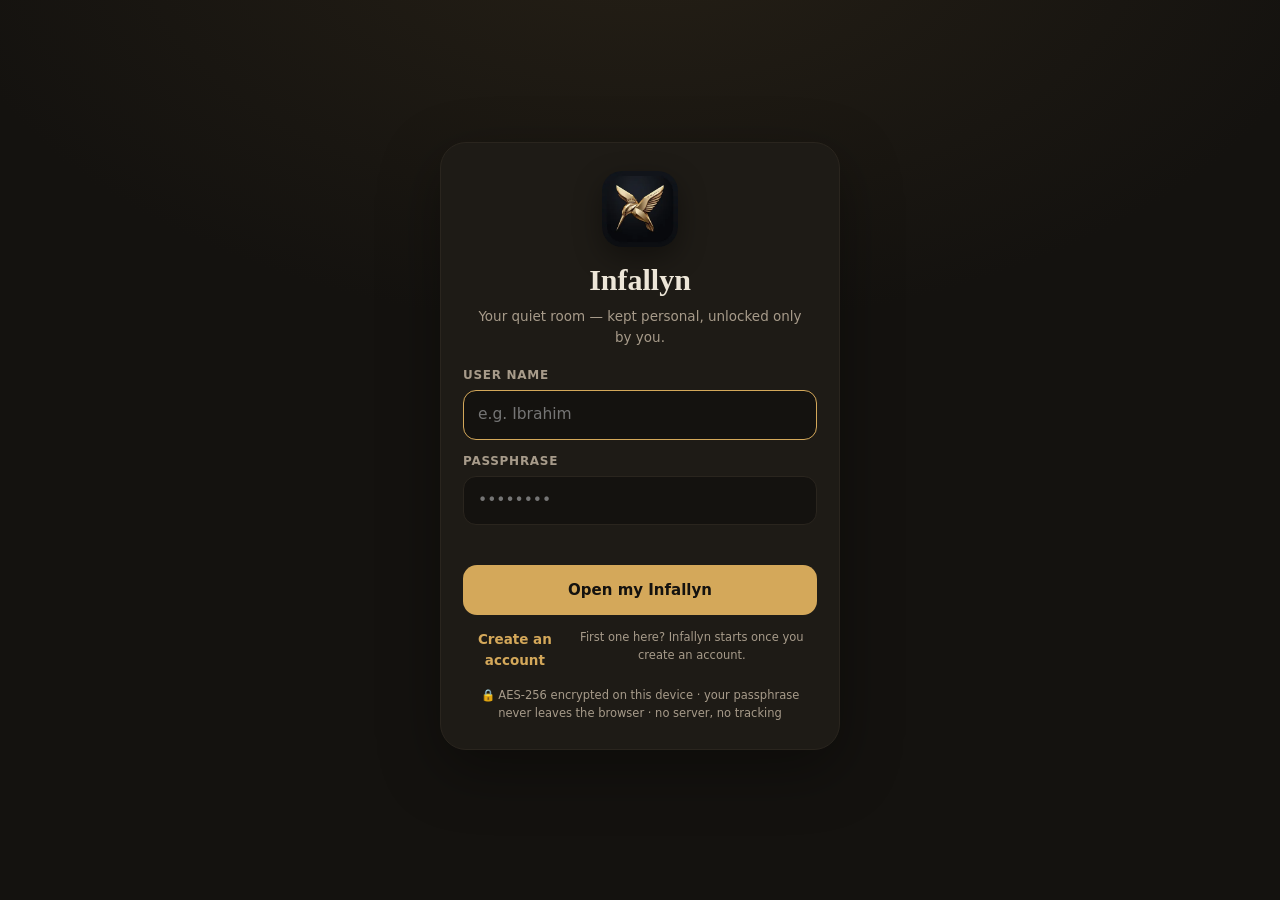
==== commit 6d6829e4: "fix: make the lock screen scroll so the submit button is reachable The create form is ~660px tall; #" ====
--- a/index.html
+++ b/index.html
@@ -33,7 +33,7 @@
   min-height:100dvh;overscroll-behavior-y:none;transition:background .3s ease,color .3s ease;
 }
 body::before{content:"";position:fixed;inset:0;pointer-events:none;opacity:var(--grain-opacity);z-index:0;
-  background-image:url("data:image/svg+xml,%3Csvg xmlns='http://www.w3.org/2000/svg' width='180' height='180'%3E%3Cfilter id='n'%3E%3CfeTurbulence type='fractalNoise' baseFrequency='0.85' numOctaves='2'/%3E%3C/filter%3E%3Crect width='180' height='180' filter='url(%23n)'/%3E%3C/svg%3E");}
+  background-image:url("[data-uri]");background-repeat:repeat;background-size:64px 64px}
 button{font:inherit;color:inherit;background:none;border:none;cursor:pointer}
 input,textarea,select{font:inherit;color:inherit}
 img{max-width:100%;display:block}
@@ -332,10 +332,16 @@
 .lk-ava{width:44px;height:44px;border-radius:50%;color:#fff;font-weight:800;font-size:18px;display:inline-grid;place-items:center;flex:none;text-transform:uppercase}
 
 /* ---------- lock screen ---------- */
-#lockscreen{position:fixed;inset:0;z-index:200;display:none;align-items:center;justify-content:center;padding:20px;
+/* Lock screen scrolls when the form is taller than the viewport (the create
+   form is ~660px). align-items:center on a fixed, non-scrolling box clips the
+   overflow above AND below, which hid the "Create my Infallyn" button on
+   ~657px-tall laptop viewports; auto margins centre it only when it fits. */
+#lockscreen{position:fixed;inset:0;z-index:200;display:none;align-items:flex-start;justify-content:center;
+  padding:24px 20px calc(32px + env(safe-area-inset-bottom));overflow-y:auto;overscroll-behavior:contain;
+  -webkit-overflow-scrolling:touch;scroll-padding-block:24px;
   background:radial-gradient(1200px 700px at 50% -10%, color-mix(in srgb,var(--accent) 9%,var(--bg)), var(--bg) 60%)}
 #lockscreen.on{display:flex}
-.lk-card{width:100%;max-width:400px;background:var(--surface);border:1px solid var(--hairline);border-radius:26px;box-shadow:0 20px 60px rgba(0,0,0,.35);padding:26px 22px;animation:sheetup .3s cubic-bezier(.2,.9,.3,1)}
+.lk-card{width:100%;max-width:400px;margin:auto;background:var(--surface);border:1px solid var(--hairline);border-radius:26px;box-shadow:0 20px 60px rgba(0,0,0,.35);padding:26px 22px;animation:sheetup .3s cubic-bezier(.2,.9,.3,1)}
 .lk-card.shake{animation:lkshake .4s ease}
 @keyframes lkshake{0%,100%{transform:none}20%{transform:translateX(-9px)}40%{transform:translateX(8px)}60%{transform:translateX(-5px)}80%{transform:translateX(3px)}}
 .lk-brand{font-size:30px;font-weight:600;text-align:center;margin:6px 0 4px;color:var(--ink)}
@@ -360,6 +366,29 @@
 .lk-emblem{width:76px;height:76px;border-radius:20px;display:block;margin:2px auto 10px;box-shadow:0 10px 28px rgba(0,0,0,.38)}
 .wl-emblem{width:64px;height:64px;border-radius:16px;display:block;margin:2px auto 12px;box-shadow:var(--shadow)}
 .about-emblem{display:block;width:64px;height:64px;border-radius:16px;margin:2px auto 12px;box-shadow:var(--shadow)}
+
+/* ---------- low-effects mode (?safe=1) ----------
+   Escape hatch for machines whose GPU driver chokes on backdrop-filter or
+   animated compositing: solid overlays, no blur, no entrance motion. */
+[data-fx="low"] #top,
+[data-fx="low"] .dosecard .dc-kind{backdrop-filter:none!important;-webkit-backdrop-filter:none!important}
+[data-fx="low"] .sheetwrap{background:rgba(12,10,8,.86);backdrop-filter:none!important;-webkit-backdrop-filter:none!important}
+[data-fx="low"] body::before{display:none}
+[data-fx="low"] .lk-card,[data-fx="low"] .sheet,[data-fx="low"] .itemrow,[data-fx="low"] .toast{animation:none!important}
+[data-fx="low"] *{transition-duration:.01ms!important}
+
+/* respect the OS setting too */
+@media (prefers-reduced-motion:reduce){
+  .lk-card,.sheet,.itemrow,.toast{animation:none!important}
+  *{transition-duration:.01ms!important}
+}
+
+/* short laptop viewports: tighten the lock card so the submit button is on screen */
+@media (max-height:700px){
+  .lk-card{padding:18px 20px}
+  .lk-tag{margin-bottom:12px}
+  .lk-emblem{width:64px}
+}
 </style>
 </head>
 <body>
@@ -616,6 +645,72 @@
 function dayKey(ts) { const d = ts instanceof Date ? ts : new Date(ts); return d.getFullYear() + '-' + pad2(d.getMonth() + 1) + '-' + pad2(d.getDate()); }
 function keyToDate(k) { const [y, m, dd] = k.split('-').map(Number); return new Date(y, m - 1, dd); }
 function keyOffset(k, n) { const d = keyToDate(k); d.setDate(d.getDate() + n); return dayKey(d); }
+
+/* ---------------- boot flags • crash breadcrumb • low-effects mode ----------------
+   A browser that dies mid-flow leaves no console output behind, so each
+   significant step is written to sessionStorage *before* it runs; `?diag=1`
+   then shows the trail. `?safe=1` turns off blur/animated compositing, which
+   is the escape hatch for GPUs whose drivers crash on it. */
+const Boot = (() => {
+  let q; try { q = new URLSearchParams(location.search); } catch (e) { q = new URLSearchParams(''); }
+  const low = q.has('safe') || q.get('fx') === 'low';
+  if (low) { try { document.documentElement.dataset.fx = 'low'; } catch (e) {} }
+  let mem = [];
+  const read = () => { try { const r = JSON.parse(sessionStorage.getItem('infallyn.steps') || '[]'); return Array.isArray(r) ? r : mem; } catch (e) { return mem; } };
+  const write = rows => { mem = rows; try { sessionStorage.setItem('infallyn.steps', JSON.stringify(rows)); } catch (e) {} };
+  const t0 = Date.now();
+  return {
+    low, query: q, t0,
+    mark(step) { try { const rows = read(); rows.push({ t: Date.now() - t0, step: String(step) }); write(rows.slice(-60)); } catch (e) {} },
+    trail: read,
+  };
+})();
+function mark(step) { Boot.mark(step); }
+mark('boot');
+
+function renderDiag() {
+  const rows = Boot.trail();
+  const lines = [
+    'Infallyn diagnostics — ' + new Date().toLocaleString(),
+    '',
+    'WebCrypto:    ' + (!!(window.crypto && crypto.subtle)),
+    'IndexedDB:    ' + (!!window.indexedDB),
+    'localStorage: ' + (Store.persistent ? 'writable' : 'blocked'),
+    'effects:      ' + (Boot.low ? 'low (?safe=1)' : 'full'),
+    'cores / RAM:  ' + (navigator.hardwareConcurrency || '?') + ' / ' + (navigator.deviceMemory || '?') + ' GB',
+    'viewport:     ' + innerWidth + '×' + innerHeight + ' @' + (devicePixelRatio || 1) + 'x',
+    'rendered:     ' + (document.querySelectorAll('*').length) + ' nodes',
+    'UA:           ' + navigator.userAgent,
+    '',
+    '— last ' + rows.length + ' steps (ms since boot) —',
+    ...rows.map(r => '  ' + String(r.t).padStart(6) + '  ' + r.step),
+  ];
+  const box = document.createElement('div');
+  box.id = 'diagpanel';
+  box.style.cssText = 'position:fixed;inset:8px;z-index:99999;background:#0d0d0d;color:#dfe8df;border:1px solid #333;border-radius:12px;padding:12px;overflow:auto;font:12px/1.5 ui-monospace,Menlo,Consolas,monospace';
+  const pre = document.createElement('pre');
+  pre.textContent = lines.join('\n');
+  pre.style.cssText = 'margin:0 0 10px;white-space:pre-wrap';
+  const copy = document.createElement('button');
+  copy.textContent = 'Copy report';
+  copy.style.cssText = 'padding:8px 12px;border-radius:8px;background:#D4A85A;color:#14120F;font-weight:700;margin-right:8px';
+  copy.onclick = () => {
+    const txt = lines.join('\n');
+    try { navigator.clipboard.writeText(txt); copy.textContent = 'Copied'; }
+    catch (e) {
+      const ta = document.createElement('textarea'); ta.value = txt; document.body.appendChild(ta); ta.select();
+      try { document.execCommand('copy'); copy.textContent = 'Copied'; } catch (e2) { copy.textContent = 'Select the text above'; }
+      ta.remove();
+    }
+  };
+  const close = document.createElement('button');
+  close.textContent = 'Close';
+  close.style.cssText = 'padding:8px 12px;border-radius:8px;border:1px solid #444;color:#ddd';
+  close.onclick = () => box.remove();
+  box.append(pre, copy, close);
+  document.body.appendChild(box);
+}
+if (Boot.query.has('diag')) setTimeout(renderDiag, 900);
 function daysBetween(a, b) { return Math.round((keyToDate(b) - keyToDate(a)) / DAY); }
 const MONTHS = ['Jan','Feb','Mar','Apr','May','Jun','Jul','Aug','Sep','Oct','Nov','Dec'];
 const WDAYS  = ['Sun','Mon','Tue','Wed','Thu','Fri','Sat'];
@@ -1164,9 +1259,13 @@
     if (this.exists(u)) throw 'That name is taken on this device.';
     if (typeof pass !== 'string' || pass.length < 6) throw 'Passphrase needs at least 6 characters.';
     if (opts.pass2 != null && pass !== opts.pass2) throw 'Passphrases do not match.';
+    mark('acct:create');
     const salt = b64.enc(crypto.getRandomValues(new Uint8Array(16)));
+    mark('acct:derive');
     const key = await this.deriveKey(pass, salt);
+    mark('acct:key');
     const verifier = await this.encJSON(key, { v: this.VAULT_VERIFIER });
+    mark('acct:verifier');
     const accs = this.accounts();
     accs[u] = { salt, verifier, hint: opts.hint || '', createdAt: Date.now(), hue: this.hue(u) };
     this.saveAccounts(accs);
@@ -1182,10 +1281,14 @@
     } else {
       freshState(!!opts.seed);
     }
+    mark('acct:seed');
     this.session = { user: u, key, stay: false };
     Media.setContext(u, key);
+    mark('acct:media');
     await Media.migrateLegacy();
+    mark('acct:persist');
     await this.persistNow();
+    mark('acct:done');
     if (opts.adopt) Store.del(LS_KEY);
     if (opts.stay) await this.enableStay(u, key);
     Store.set('infallyn.lastuser', u);
@@ -1197,15 +1300,20 @@
     const a = this.accounts()[u];
     if (!a) throw 'No account with that name on this device.';
     let key;
+    mark('unlock:derive');
     try { key = await this.deriveKey(pass, a.salt); } catch (e) { throw 'Could not derive key — try again.'; }
     let ok = false;
     try { ok = (await this.decJSON(key, a.verifier)).v === this.VAULT_VERIFIER; } catch (e) { ok = false; }
     if (!ok) throw 'Wrong passphrase for ' + u + '.';
+    mark('unlock:verified');
     this.session = { user: u, key, stay: !!Store.get(this.autoKey(u)) };
     Media.setContext(u, key);
     await Media.migrateLegacy();
+    mark('unlock:load');
     await this.loadVault(u, key);
+    mark('unlock:persist');
     await this.persistNow();
+    mark('unlock:done');
     Store.set('infallyn.lastuser', u);
     return u;
   },
@@ -1280,6 +1388,7 @@
 const LK = {
   mode: 'login', sel: null, fails: 0, bound: false,
   show(mode, presetMsg) {
+    mark('lockscreen:' + (mode || 'login'));
     this.mode = mode || 'login';
     this.render(presetMsg || '');
     qs('#lockscreen').classList.add('on');
@@ -1372,6 +1481,7 @@
     this.setBusy(false);
   },
   async doCreate() {
+    mark('create:submit');
     const u = qs('#lk-user').value, p = qs('#lk-pass').value, p2 = qs('#lk-pass2') ? qs('#lk-pass2').value : null;
     this.setBusy(true);
     try {
@@ -1382,6 +1492,7 @@
     this.setBusy(false);
   },
   async afterUnlock(reason) {
+    mark('afterUnlock:' + reason);
     qs('#lockscreen').classList.remove('on');
     if (typeof startApp === 'function') startApp(reason);
     if (reason === 'unlock') toast('Welcome back, ' + Auth.session.user + '.');
@@ -2483,6 +2594,7 @@
   setTimeout(() => { if (Auth.session) tick(); }, 900);
 }
 function startApp(reason) {
+  mark('startApp:' + (reason || ''));
   applyTheme();
   bindApp();
   if (!location.hash) { try { location.hash = '#/shelf'; } catch (e) {} }
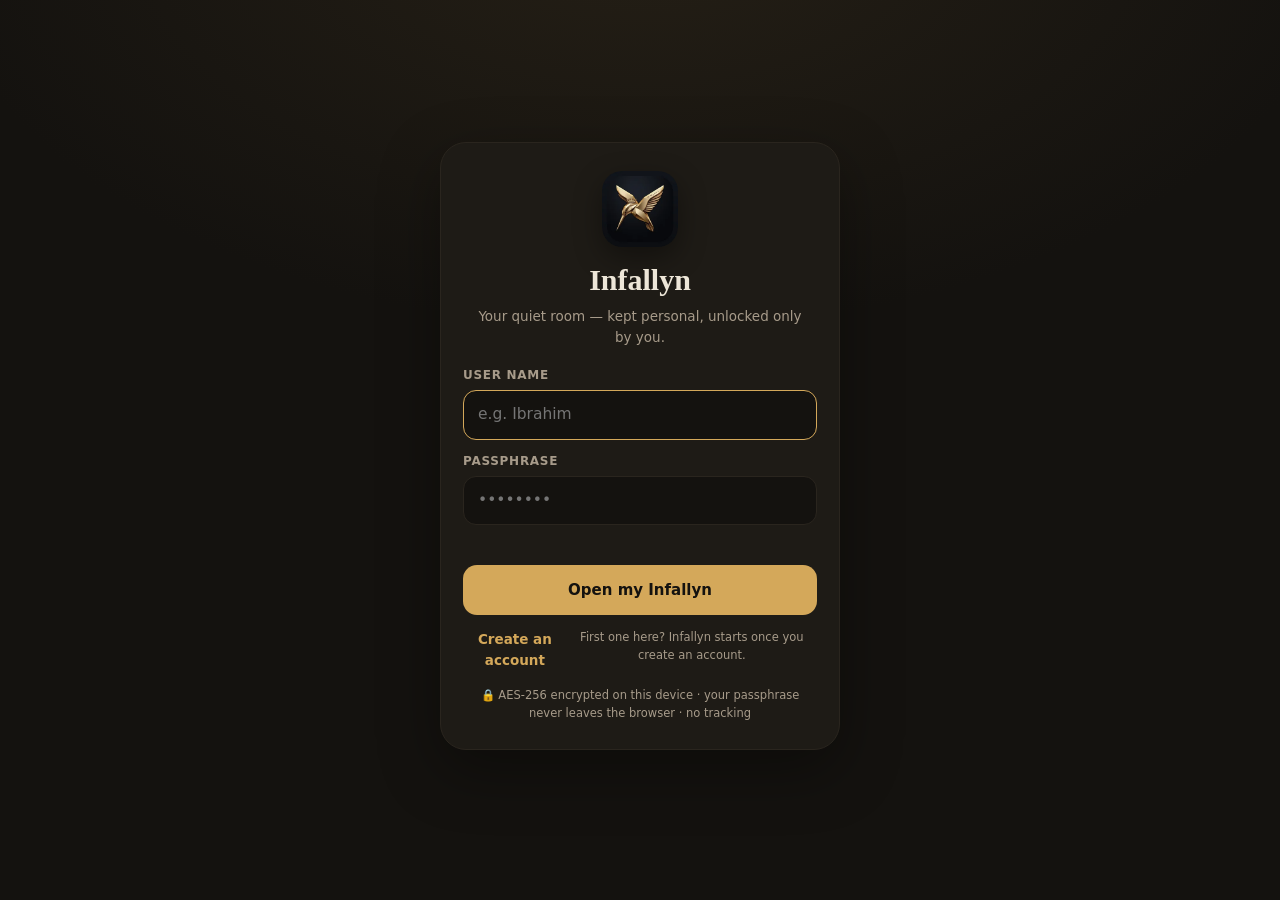
==== commit 53c55e4d: "Sync: end-to-end encrypted cross-device sync via Supabase Adds a real transport behind the existing " ====
--- a/index.html
+++ b/index.html
@@ -1118,6 +1118,7 @@
   mk({ kind: 'note', itemId: S.items[S.items.length - 1].id, caption: S.items[S.items.length - 1].title, back: S.items[S.items.length - 1].body, due: now + 2 * DAY });
   // seed a small streak history (sample)
   for (let k = 1; k <= 3; k++) S.sessions[keyOffset(dayKey(now), -k)] = { reviewed: 9 + k, completed: true };
+  S.seededAt = now;   /* marker: everything above is sample content */
 }
 
 /* ---------------- self tests ---------------- */
@@ -1418,7 +1419,7 @@
           ${accs.length ? '' : '<span class="lk-mini">First one here? Infallyn starts once you create an account.</span>'}
         </div>
         ${legacy ? '<button class="lk-link lk-claim" id="lk-claim">♻ Found your existing content — claim it with a passphrase</button>' : ''}
-        <p class="lk-note">🔒 AES-256 encrypted on this device · your passphrase never leaves the browser · no server, no tracking</p>`;
+        <p class="lk-note">🔒 AES-256 encrypted on this device · your passphrase never leaves the browser · no tracking</p>`;
       this.bindLogin();
     } else {
       el.innerHTML = `
@@ -2071,6 +2072,618 @@
   });
 })();
 /* =====================================================================
+   INFALLYN — SYNC (optional, Supabase)
+   End-to-end encrypted cross-device sync. The server only ever stores
+   ciphertext: every entity and every photo is sealed with a random 32-byte
+   space key that exists on your devices.
+
+   Key model
+   ---------
+   spaceKey       random 32B, generated on the first device
+   kdf_salt       random 16B, public (server)
+   wrapKey        PBKDF2(syncPassphrase, kdf_salt, 150k) -> AES-256-GCM
+   key_wrap       AES-GCM(spaceKey, wrapKey)                (server)
+   local wrap     AES-GCM(spaceKey, vaultKey)               (this device only)
+
+   A second device needs the same sync passphrase once; after that the space
+   key is unwrapped with the local vault key on every unlock. Supabase Auth
+   (email one-time code) supplies auth.uid(), which RLS uses to scope rows.
+
+   Identity: email code -> JWT; RLS on owner = auth.uid().
+   Conflicts: per-entity last-writer-wins on a monotonic ms clock; review
+   rows are append-only by construction; deletes are tombstones.
+   ===================================================================== */
+const Sync = (() => {
+  const K = {
+    CFG: 'infallyn.sync.config.v1',
+    SES: 'infallyn.sync.session.v1',
+    LOCAL: 'infallyn.sync.spacekey.v1',
+    META: 'infallyn.sync.meta.v1',
+  };
+  const MAX_MEDIA = 12 * 1024 * 1024;   // skip absurd blobs, keep the app snappy
+
+  const S0 = {
+    busy: false, lastError: '', lastSyncAt: 0, lastStats: null,
+    sentEmail: '',
+  };
+  let spaceKey = null;                   // CryptoKey (AES-GCM) once unlocked
+  let panelMsg = '';
+
+  /* ---------------- tiny helpers ---------------- */
+  const jget = (k) => { try { return JSON.parse(Store.get(k) || 'null'); } catch (e) { return null; } };
+  const jset = (k, v) => Store.set(k, JSON.stringify(v));
+  const uid = () => (Auth.session && Auth.accounts()[Auth.session.user] && Auth.session.user) || '';
+
+  function canonical(v) {
+    if (v === null || typeof v !== 'object') return JSON.stringify(v);
+    if (Array.isArray(v)) return '[' + v.map(canonical).join(',') + ']';
+    return '{' + Object.keys(v).sort().map(k => JSON.stringify(k) + ':' + canonical(v[k])).join(',') + '}';
+  }
+
+  async function aes(raw) {
+    return crypto.subtle.importKey('raw', raw, 'AES-GCM', false, ['encrypt', 'decrypt']);
+  }
+  async function seal(key, obj) {
+    const iv = crypto.getRandomValues(new Uint8Array(12));
+    const ct = await crypto.subtle.encrypt({ name: 'AES-GCM', iv }, key, new TextEncoder().encode(JSON.stringify(obj)));
+    return JSON.stringify({ iv: b64.enc(iv), ct: b64.enc(ct) });
+  }
+  async function unseal(key, str) {
+    const p = JSON.parse(str);
+    const pt = await crypto.subtle.decrypt({ name: 'AES-GCM', iv: b64.dec(p.iv) }, key, b64.dec(p.ct));
+    return JSON.parse(new TextDecoder().decode(pt));
+  }
+  async function sealBytes(key, bytes) {
+    const iv = crypto.getRandomValues(new Uint8Array(12));
+    const ct = new Uint8Array(await crypto.subtle.encrypt({ name: 'AES-GCM', iv }, key, bytes));
+    return { iv: b64.enc(iv), bytes: ct };
+  }
+  async function unsealBytes(key, ivB64, bytes) {
+    return new Uint8Array(await crypto.subtle.decrypt({ name: 'AES-GCM', iv: b64.dec(ivB64) }, key, bytes));
+  }
+  async function wrapKeyFor(pass, saltB64) {
+    const km = await crypto.subtle.importKey('raw', new TextEncoder().encode(pass), 'PBKDF2', false, ['deriveKey']);
+    return crypto.subtle.deriveKey(
+      { name: 'PBKDF2', salt: b64.dec(saltB64), iterations: 150000, hash: 'SHA-256' },
+      km, { name: 'AES-GCM', length: 256 }, false, ['encrypt', 'decrypt']);
+  }
+
+  /* ---------------- config & session ---------------- */
+  function config() { return jget(K.CFG) || { url: '', anonKey: '' }; }
+  function configure(url, anonKey) {
+    const clean = String(url || '').trim().replace(/\/+$/, '');
+    if (clean && !/^https:\/\/[a-z0-9-]+\.supabase\.co$/i.test(clean)) throw new Error('Project URL should look like https://xxxx.supabase.co');
+    if (clean && !String(anonKey || '').trim()) throw new Error('Paste the anon public key too.');
+    jset(K.CFG, { url: clean, anonKey: String(anonKey || '').trim() });
+    panelMsg = clean ? 'Project saved.' : 'Sync turned off.';
+    return true;
+  }
+  function session() { return jget(K.SES); }
+  function saveSession(tok) { jset(K.SES, tok); }
+  function clearSession() { Store.del(K.SES); }
+  function signedIn() { const s = session(); return !!(s && s.access_token && s.uid); }
+
+  /* ---------------- REST ---------------- */
+  async function req(path, opts = {}) {
+    const cfg = config();
+    if (!cfg.url || !cfg.anonKey) throw new Error('Add your Supabase project first.');
+    const tok = opts.auth === false ? null : await ensureAccessToken();
+    const headers = Object.assign({
+      apikey: cfg.anonKey,
+      Authorization: 'Bearer ' + (tok || cfg.anonKey),
+    }, opts.headers || {});
+    if (opts.body && !(opts.body instanceof Uint8Array)) headers['Content-Type'] = 'application/json';
+    const res = await fetch(cfg.url + path, {
+      method: opts.method || 'GET',
+      headers,
+      body: opts.body instanceof Uint8Array ? opts.body : (opts.body ? JSON.stringify(opts.body) : undefined),
+    });
+    if (res.status === 401 && opts.retry !== false && opts.auth !== false) {
+      await refreshSession(true);
+      return req(path, Object.assign({}, opts, { retry: false }));
+    }
+    if (!res.ok) {
+      let detail = '';
+      try { detail = (await res.text()).slice(0, 200); } catch (e) {}
+      throw new Error('Supabase ' + res.status + (detail ? ' — ' + detail : ''));
+    }
+    const type = res.headers.get('content-type') || '';
+    if (opts.raw) return res;
+    return type.includes('json') ? res.json() : res.text();
+  }
+
+  async function ensureAccessToken() {
+    const s = session();
+    if (!s) return null;
+    if (s.expires_at && Date.now() < s.expires_at - 30000) return s.access_token;
+    try { await refreshSession(); } catch (e) { clearSession(); throw new Error('Session expired — sign in again.'); }
+    return session().access_token;
+  }
+
+  async function refreshSession(force) {
+    const s = session();
+    if (!s || !s.refresh_token) throw new Error('No session');
+    if (!force && s.expires_at && Date.now() < s.expires_at - 30000) return s;
+    const cfg = config();
+    const res = await fetch(cfg.url + '/auth/v1/token?grant_type=refresh_token', {
+      method: 'POST',
+      headers: { apikey: cfg.anonKey, 'Content-Type': 'application/json' },
+      body: JSON.stringify({ refresh_token: s.refresh_token }),
+    });
+    if (!res.ok) throw new Error('Refresh failed');
+    const j = await res.json();
+    saveSession({
+      access_token: j.access_token, refresh_token: j.refresh_token,
+      expires_at: Date.now() + (j.expires_in || 3600) * 1000,
+      email: s.email, uid: (j.user && j.user.id) || s.uid,
+    });
+  }
+
+  async function sendCode(email) {
+    const cfg = config();
+    if (!cfg.url) throw new Error('Add your Supabase project first.');
+    const e = String(email || '').trim().toLowerCase();
+    if (!/^[^@\s]+@[^@\s]+\.[^@\s]+$/.test(e)) throw new Error('That does not look like an email.');
+    await req('/auth/v1/otp', { method: 'POST', auth: false, body: { email: e, create_user: true } });
+    S0.sentEmail = e;
+    panelMsg = 'Code sent to ' + e + '.';
+    return e;
+  }
+
+  async function verifyCode(code) {
+    const cfg = config();
+    const email = S0.sentEmail || (jget(K.SES) || {}).email;
+    const token = String(code || '').trim();
+    if (!email) throw new Error('Send yourself a code first.');
+    if (!/^\d{4,10}$/.test(token)) throw new Error('Enter the code from the email.');
+    const res = await fetch(cfg.url + '/auth/v1/verify', {
+      method: 'POST',
+      headers: { apikey: cfg.anonKey, 'Content-Type': 'application/json' },
+      body: JSON.stringify({ type: 'email', email, token }),
+    });
+    if (!res.ok) { let d = ''; try { d = (await res.text()).slice(0, 160); } catch (e) {} throw new Error('Wrong or expired code' + (d ? ' — ' + d : '')); }
+    const j = await res.json();
+    if (!j || !j.access_token || !j.user || !j.user.id) throw new Error('Sign-in failed — send a new code and try again.');
+    saveSession({
+      access_token: j.access_token, refresh_token: j.refresh_token,
+      expires_at: Date.now() + (j.expires_in || 3600) * 1000,
+      email, uid: j.user.id,
+    });
+    panelMsg = 'Signed in as ' + email + '.';
+    return email;
+  }
+
+  /* ---------------- space key ---------------- */
+  async function loadSpaces() {
+    const rows = await req('/rest/v1/spaces?select=kdf_salt,key_wrap&limit=1');
+    return Array.isArray(rows) ? rows[0] || null : null;
+  }
+
+  async function setRawKey(b64str) {
+    rawKeyB64 = b64str;
+    spaceKey = await aes(b64.dec(b64str));
+    if (Auth.session && Auth.session.key) {
+      const pack = await Auth.encJSON(Auth.session.key, { k: rawKeyB64 });
+      Store.set(K.LOCAL, JSON.stringify(pack));
+    }
+  }
+  async function tryLocalKey() {
+    if (!Auth.session || !Auth.session.key) return false;
+    const s = Store.get(K.LOCAL);
+    if (!s) return false;
+    try {
+      const o = await Auth.decJSON(Auth.session.key, JSON.parse(s));
+      if (!o || !o.k) return false;
+      await setRawKey(o.k);
+      return true;
+    } catch (e) { return false; }
+  }
+
+  async function enableWithPassphrase(pass) {
+    if (!signedIn()) throw new Error('Sign in with your email first.');
+    if (!pass || String(pass).length < 6) throw new Error('Sync passphrase needs at least 6 characters.');
+    const row = await loadSpaces();
+    if (row) {
+      const wrap = await wrapKeyFor(pass, row.kdf_salt);
+      let k;
+      try { k = (await unseal(wrap, row.key_wrap.packed)).k; }
+      catch (e) { throw new Error('That sync passphrase does not open this space.'); }
+      await setRawKey(k);
+      await adoptExistingSpace();
+      panelMsg = 'This device is connected to your existing space.';
+    } else {
+      const raw = crypto.getRandomValues(new Uint8Array(32));
+      const salt = b64.enc(crypto.getRandomValues(new Uint8Array(16)));
+      const wrap = await wrapKeyFor(pass, salt);
+      const packed = await seal(wrap, { k: b64.enc(raw) });
+      await req('/rest/v1/spaces', {
+        method: 'POST',
+        headers: { Prefer: 'resolution=merge-duplicates,return=minimal' },
+        body: { owner: session().uid, kdf_salt: salt, key_wrap: { packed } },
+      });
+      await setRawKey(b64.enc(raw));
+      panelMsg = 'Sync space created. Use this same passphrase on your other devices.';
+    }
+    return true;
+  }
+
+  /* A device that has never been touched holds only the sample content;
+     when it joins an existing space it should adopt the server copy instead
+     of pushing eight demo tasks into it. */
+  function isSampleOnly() {
+    if (!S.seededAt) return false;
+    if ((S.reviews || []).length) return false;      // studied anything -> real use
+    const t = S.seededAt;
+    const old = (o) => !o.createdAt || o.createdAt <= t;
+    return (S.items || []).every(old) && (S.cards || []).every(old);
+  }
+
+  async function adoptExistingSpace() {
+    let rows;
+    try { rows = await req('/rest/v1/entities?select=kind&limit=1'); } catch (e) { return false; }
+    if (!rows || !rows.length) return false;         // empty space: keep samples, push them
+    if (!isSampleOnly()) return false;               // real user content: normal merge
+    S.items = []; S.cards = []; S.reviews = []; S.sessions = {};
+    S.lastGrace = null; S.seededAt = 0;
+    saveMeta({ entities: {}, media: {} });
+    saveState();
+    return true;
+  }
+
+  /* ---------------- entity projection ---------------- */
+  function collect() {
+    const m = new Map();
+    for (const it of S.items) m.set('item|' + it.id, { kind: 'item', id: it.id, value: it });
+    for (const c of S.cards) m.set('card|' + c.id, { kind: 'card', id: c.id, value: c });
+    for (const r of S.reviews) m.set('review|' + r.cardId + ':' + r.at, { kind: 'review', id: r.cardId + ':' + r.at, value: r });
+    for (const [k, v] of Object.entries(S.sessions || {})) m.set('session|' + k, { kind: 'session', id: k, value: v });
+    m.set('settings|main', { kind: 'settings', id: 'main', value: S.settings });
+    m.set('shelves|main', { kind: 'shelves', id: 'main', value: S.shelvesOrder });
+    m.set('flags|main', { kind: 'flags', id: 'main', value: S.flags });
+    m.set('meta|lastGrace', { kind: 'meta', id: 'lastGrace', value: S.lastGrace });
+    return m;
+  }
+
+  function writeBack(map) {
+    const items = [], cards = [], reviews = [];
+    let settings = S.settings, shelves = S.shelvesOrder, flags = S.flags, lastGrace = S.lastGrace;
+    for (const ent of map.values()) {
+      if (ent.kind === 'item') items.push(ent.value);
+      else if (ent.kind === 'card') cards.push(ent.value);
+      else if (ent.kind === 'review') reviews.push(ent.value);
+      else if (ent.kind === 'session') { S.sessions[ent.id] = ent.value; }
+      else if (ent.kind === 'settings') settings = Object.assign({}, S.settings, ent.value);
+      else if (ent.kind === 'shelves') shelves = ent.value;
+      else if (ent.kind === 'flags') flags = ent.value;
+      else if (ent.kind === 'meta' && ent.id === 'lastGrace') lastGrace = ent.value;
+    }
+    S.items = items.sort((a, b) => (a.createdAt || 0) - (b.createdAt || 0));
+    S.cards = cards;
+    S.reviews = reviews.sort((a, b) => (a.at || 0) - (b.at || 0));
+    S.settings = settings; S.shelvesOrder = shelves; S.flags = flags; S.lastGrace = lastGrace;
+    // drop sessions that were tombstoned
+    for (const key of Object.keys(S.sessions)) {
+      if (!map.has('session|' + key)) delete S.sessions[key];
+    }
+  }
+
+  /* ---------------- merge ---------------- */
+  async function pullAll() {
+    const out = [];
+    const page = 1000;
+    for (let off = 0; ; off += page) {
+      const rows = await req('/rest/v1/entities?select=kind,id,lww,deleted,payload&order=lww.asc&limit=' + page + '&offset=' + off);
+      out.push(...(rows || []));
+      if (!rows || rows.length < page) break;
+    }
+    return out;
+  }
+
+  async function applyRemote(rows, meta) {
+    let pulled = 0, removed = 0;
+    const map = collect();
+    for (const row of rows) {
+      const key = row.kind + '|' + row.id;
+      const prev = meta.entities[key];
+      const lww = +row.lww || 0;
+      if (prev && lww <= prev.lww) continue;
+      if (row.deleted) {
+        if (map.delete(key)) removed++;
+        meta.entities[key] = { lww, h: null, deleted: true };
+        continue;
+      }
+      let value;
+      try { value = await unseal(spaceKey, row.payload); }
+      catch (e) { continue; }  // wrong key / corrupt row: leave it alone
+      map.set(key, { kind: row.kind, id: row.id, value });
+      meta.entities[key] = { lww, h: canonical(value), deleted: false };
+      pulled++;
+    }
+    writeBack(map);
+    return { pulled, removed };
+  }
+
+  async function pushChanged(meta) {
+    const map = collect();
+    const now = Date.now();
+    const upserts = [];
+    for (const [key, ent] of map) {
+      const h = canonical(ent.value);
+      const prev = meta.entities[key];
+      if (prev && prev.h === h && !prev.deleted) continue;
+      const lww = Math.max(now, (prev ? prev.lww : 0) + 1);
+      upserts.push({ owner: session().uid, kind: ent.kind, id: ent.id, lww, deleted: false, payload: await seal(spaceKey, ent.value) });
+      meta.entities[key] = { lww, h, deleted: false };
+    }
+    for (const [key, prev] of Object.entries(meta.entities)) {
+      if (map.has(key) || prev.deleted) continue;
+      const [kind, ...rest] = key.split('|');
+      const lww = Math.max(now, (prev.lww || 0) + 1);
+      upserts.push({ owner: session().uid, kind, id: rest.join('|'), lww, deleted: true, payload: '' });
+      meta.entities[key] = { lww, h: null, deleted: true };
+    }
+    if (upserts.length) {
+      await req('/rest/v1/entities?on_conflict=owner,kind,id', {
+        method: 'POST',
+        headers: { Prefer: 'resolution=merge-duplicates,return=minimal' },
+        body: upserts,
+      });
+    }
+    return upserts.length;
+  }
+
+  /* ---------------- media ---------------- */
+  function referencedMedia() {
+    const ids = new Set();
+    for (const it of S.items) for (const p of (it.pages || [])) if (typeof p === 'string' && !p.startsWith('data:')) ids.add(p);
+    for (const c of S.cards) if (typeof c.media === 'string' && !c.media.startsWith('data:')) ids.add(c.media);
+    return ids;
+  }
+
+  async function syncMedia(meta) {
+    let up = 0, down = 0, skipped = 0;
+    const remote = await req('/rest/v1/media?select=media_id,lww,deleted,mime,iv,bytes&limit=1000');
+    const remoteById = new Map((remote || []).map(r => [r.media_id, r]));
+
+    for (const id of referencedMedia()) {
+      const r = remoteById.get(id);
+      const prev = meta.media[id];
+      if (prev && r && +r.lww <= prev.lww && !r.deleted) continue;   // already there
+      if (prev && !r) continue;
+      let dataUrl;
+      try { dataUrl = await Media.get(id); } catch (e) { dataUrl = null; }
+      if (!dataUrl || !dataUrl.startsWith('data:')) { skipped++; continue; }
+      const m = /^data:([^;,]+)?(;base64)?,(.*)$/.exec(dataUrl);
+      if (!m) { skipped++; continue; }
+      const mime = m[1] || 'application/octet-stream';
+      const bytes = b64.dec(m[3]);
+      if (bytes.length > MAX_MEDIA) { skipped++; continue; }
+      const { iv, bytes: ct } = await sealBytes(spaceKey, bytes);
+      const path = session().uid + '/' + id;
+      await req('/storage/v1/object/infallyn-media/' + path, {
+        method: 'POST',
+        headers: { 'Content-Type': 'application/octet-stream', 'x-upsert': 'true' },
+        body: ct,
+      });
+      const lww = Date.now();
+      await req('/rest/v1/media?on_conflict=owner,media_id', {
+        method: 'POST',
+        headers: { Prefer: 'resolution=merge-duplicates,return=minimal' },
+        body: { owner: session().uid, media_id: id, lww, deleted: false, mime, iv, bytes: bytes.length, storage_path: path },
+      });
+      meta.media[id] = { lww };
+      up++;
+    }
+
+    for (const [id, r] of remoteById) {
+      if (r.deleted) continue;
+      const prev = meta.media[id];
+      if (prev && +r.lww <= prev.lww) continue;
+      let have = null;
+      try { have = await Media.get(id); } catch (e) {}
+      if (have && have.startsWith('data:')) { meta.media[id] = { lww: +r.lww }; continue; }
+      try {
+        const res = await req('/storage/v1/object/infallyn-media/' + r.storage_path, { raw: true });
+        const buf = new Uint8Array(await res.arrayBuffer());
+        const plain = await unsealBytes(spaceKey, r.iv, buf);
+        await Media.put(id, 'data:' + (r.mime || 'application/octet-stream') + ';base64,' + b64.enc(plain.buffer));
+        meta.media[id] = { lww: +r.lww };
+        down++;
+      } catch (e) { skipped++; }
+    }
+    return { up, down, skipped };
+  }
+
+  /* ---------------- orchestration ---------------- */
+  function meta() {
+    const m = jget(K.META);
+    if (!m || !m.entities) return { entities: {}, media: {} };
+    if (!m.media) m.media = {};
+    return m;
+  }
+  function saveMeta(m) { jset(K.META, m); }
+
+  function ready() { return signedIn() && !!spaceKey; }
+
+  async function run(opts = {}) {
+    if (S0.busy) return S0.lastStats;
+    if (!signedIn()) {
+      if (opts.manual) throw new Error('Sign in with your email first.');
+      return null;
+    }
+    if (!spaceKey && !(await tryLocalKey())) {
+      if (opts.manual) throw new Error('Add your sync passphrase on this device first.');
+      return null;
+    }
+    S0.busy = true; S0.lastError = '';
+    try {
+      const m = meta();
+      // Push first: a local edit made while offline gets its own timestamp
+      // instead of being overwritten by an incoming row we had not seen yet.
+      const pushed = await pushChanged(m);
+      const rows = await pullAll();
+      const pullRes = await applyRemote(rows, m);
+      const mediaRes = await syncMedia(m);
+      saveMeta(m);
+      if (pullRes.pulled || pullRes.removed || pushed || mediaRes.up || mediaRes.down) {
+        saveState();
+        await Auth.persist();
+      }
+      S0.lastSyncAt = Date.now();
+      S0.lastStats = { pulled: pullRes.pulled, removed: pullRes.removed, pushed, mediaUp: mediaRes.up, mediaDown: mediaRes.down, skipped: mediaRes.skipped };
+      panelMsg = describe(S0.lastStats);
+      return S0.lastStats;
+    } catch (e) {
+      S0.lastError = String(e.message || e);
+      throw e;
+    } finally {
+      S0.busy = false;
+      if (typeof renderYou === 'function' && UIState && UIState.tab === 'you') renderYou();
+      renderWidgets && renderWidgets();
+    }
+  }
+
+  function describe(s) {
+    if (!s) return '';
+    const bits = [];
+    if (s.pulled) bits.push(s.pulled + ' in');
+    if (s.pushed) bits.push(s.pushed + ' out');
+    if (s.removed) bits.push(s.removed + ' removed');
+    if (s.mediaUp) bits.push(s.mediaUp + ' photo' + (s.mediaUp > 1 ? 's' : '') + ' up');
+    if (s.mediaDown) bits.push(s.mediaDown + ' photo' + (s.mediaDown > 1 ? 's' : '') + ' down');
+    return bits.length ? 'Synced — ' + bits.join(', ') + '.' : 'Already up to date.';
+  }
+
+  function status() {
+    return {
+      configured: !!config().url,
+      signedIn: signedIn(),
+      email: (session() || {}).email || '',
+      ready: ready(),
+      busy: S0.busy,
+      lastSyncAt: S0.lastSyncAt,
+      lastError: S0.lastError,
+      msg: panelMsg,
+    };
+  }
+
+  function forget() {
+    Store.del(K.LOCAL); Store.del(K.META); clearSession();
+    spaceKey = null; rawKeyB64 = ''; S0.lastSyncAt = 0; S0.lastStats = null;
+    panelMsg = 'Sync removed from this device. Your server copy is untouched.';
+  }
+
+  /* ---------------- UI ---------------- */
+  function renderPanel() {
+    const st = status();
+    const cfg = config();
+    const row = (title, sub, ctl) => `<div class="setrow"><div class="sr-main"><div class="sr-t">${title}</div><div class="sr-s">${sub}</div></div><div class="sr-ctl">${ctl}</div></div>`;
+    const msg = S0.lastError ? `<div class="lk-msg err" style="text-align:left;margin:6px 2px">${esc(S0.lastError)}</div>`
+      : (panelMsg ? `<div class="lk-msg" style="text-align:left;margin:6px 2px">${esc(panelMsg)}</div>` : '');
+    const last = S0.lastSyncAt ? 'Last sync ' + fmtRel(S0.lastSyncAt).replace(/^\w/, c => c.toLowerCase()) : 'Not synced yet';
+
+    let body = '';
+    if (!st.configured) {
+      body = `
+        <div class="setrow" style="flex-direction:column;align-items:stretch">
+          <div class="sr-t">Supabase project URL</div>
+          <input class="input" id="sync-url" placeholder="https://xxxx.supabase.co" autocomplete="off" spellcheck="false" style="margin-top:8px">
+          <div class="sr-t" style="margin-top:12px">Anon public key</div>
+          <input class="input" id="sync-key" placeholder="eyJhbGciOi…" autocomplete="off" spellcheck="false" style="margin-top:8px">
+          <button class="btn btn-primary btn-sm" id="sync-save" style="margin-top:12px;align-self:flex-start">Save project</button>
+        </div>`;
+    } else if (!st.signedIn) {
+      body = `
+        <div class="setrow" style="flex-direction:column;align-items:stretch">
+          <div class="sr-t">Email</div>
+          <input class="input" id="sync-email" type="email" inputmode="email" autocomplete="email" placeholder="you@example.com" style="margin-top:8px">
+          <button class="btn btn-ghost btn-sm" id="sync-send" style="margin-top:10px;align-self:flex-start">Email me a code</button>
+          <div class="sr-t" style="margin-top:14px">6-digit code</div>
+          <input class="input" id="sync-code" inputmode="numeric" autocomplete="one-time-code" placeholder="123456" style="margin-top:8px">
+          <button class="btn btn-primary btn-sm" id="sync-verify" style="margin-top:10px;align-self:flex-start">Verify &amp; sign in</button>
+          <button class="lk-link" id="sync-reset" style="margin-top:12px;text-align:left">Use a different project</button>
+        </div>`;
+    } else if (!st.ready) {
+      body = `
+        <div class="setrow" style="flex-direction:column;align-items:stretch">
+          <div class="sr-s">Signed in as <b>${esc(st.email)}</b>. One more step: the sync passphrase seals your space key. Use the <b>same</b> passphrase on every device.</div>
+          <input class="input" id="sync-pass" type="password" autocomplete="new-password" placeholder="Sync passphrase (min 6)" style="margin-top:10px">
+          <button class="btn btn-primary btn-sm" id="sync-enable" style="margin-top:10px;align-self:flex-start">Connect this device</button>
+        </div>`;
+    } else {
+      body = row('Status', last + ' · E2E encrypted', `<button class="btn btn-primary btn-sm" id="sync-now"${st.busy ? ' disabled' : ''}>${st.busy ? 'Syncing…' : 'Sync now'}</button>`)
+        + row('This device', 'Signed in as ' + esc(st.email), `<button class="btn btn-ghost btn-sm" id="sync-forget">Disconnect</button>`);
+    }
+
+    return `<div class="sectionlabel">Sync — across your devices</div>
+      <div class="panel settingsgroup">
+        ${body}
+        ${msg}
+        <div class="sr-s" style="padding:6px 2px 0">End-to-end encrypted: the server stores ciphertext only. Passphrase and content never leave your devices in the clear.</div>
+      </div>`;
+  }
+
+  function mount() {
+    const on = (id, ev, fn) => { const el = qs('#' + id); if (el) el.addEventListener(ev, fn); };
+    on('sync-save', 'click', () => {
+      try { configure(qs('#sync-url').value, qs('#sync-key').value); S0.lastError = ''; renderYou(); toast('Project saved.'); }
+      catch (e) { S0.lastError = e.message; renderYou(); }
+    });
+    on('sync-send', 'click', async () => {
+      try { await sendCode(qs('#sync-email').value); S0.lastError = ''; }
+      catch (e) { S0.lastError = e.message; }
+      renderYou();
+    });
+    on('sync-verify', 'click', async () => {
+      try { await verifyCode(qs('#sync-code').value); S0.lastError = ''; await run({ manual: false }); }
+      catch (e) { S0.lastError = e.message; }
+      renderYou();
+    });
+    on('sync-enable', 'click', async () => {
+      try { await enableWithPassphrase(qs('#sync-pass').value); S0.lastError = ''; await run({ manual: false }); }
+      catch (e) { S0.lastError = e.message; }
+      renderYou();
+    });
+    on('sync-now', 'click', async () => {
+      try { await run({ manual: true }); toast(describe(S0.lastStats)); }
+      catch (e) { S0.lastError = e.message; renderYou(); }
+    });
+    on('sync-forget', 'click', () => {
+      if (!confirm('Remove sync from this device? Your server copy stays; you can reconnect with the same passphrase.')) return;
+      forget(); S0.lastError = ''; renderYou(); toast('Sync removed from this device.');
+    });
+    on('sync-reset', 'click', () => { if (confirm('Forget the Supabase project on this device?')) { configure('', ''); clearSession(); renderYou(); } });
+  }
+
+  /* auto-sync: after boot, when the tab regains focus, and every 2 minutes */
+  let autoTimer = null;
+  function startAuto() {
+    clearInterval(autoTimer);
+    autoTimer = setInterval(() => { if (document.visibilityState !== 'hidden' && ready() && !S0.busy) run({}).catch(() => {}); }, 120000);
+  }
+  function bootAuto() {
+    startAuto();
+    setTimeout(() => { if (signedIn() && !S0.busy) run({}).catch(() => {}); }, 2500);
+  }
+  document.addEventListener('visibilitychange', () => {
+    if (document.visibilityState === 'visible' && ready() && !S0.busy) run({}).catch(() => {});
+  });
+
+  return {
+    config, configure, status, sendCode, verifyCode, enableWithPassphrase,
+    run, forget, renderPanel, mount, bootAuto, ready, session, signedIn,
+    _internals: { collect, canonical, seal, unseal, wrapKeyFor, applyRemote, pushChanged, meta, saveMeta },
+  };
+})();
+
+/* UI entry points (inline onclick / console) */
+L.syncSendCode = (email) => Sync.sendCode(email);
+L.syncVerify = (code) => Sync.verifyCode(code);
+L.syncEnable = (pass) => Sync.enableWithPassphrase(pass);
+L.syncNow = () => Sync.run({ manual: true });
+L.syncForget = () => Sync.forget();
+L.syncStatus = () => Sync.status();
+/* =====================================================================
    INFALLYN — UI part 2: renderers • router • reminders • settings • boot
    ===================================================================== */
 const UIState = { tab: 'shelf', view: 'today', shelfFilter: null };
@@ -2401,6 +3014,7 @@
       <div class="setrow" style="flex-direction:column;align-items:stretch"><div class="sr-t">Speed <span id="set-rate-val" style="color:var(--accent)">${S.settings.rate}×</span></div>
         <input type="range" id="set-rate" min="0.5" max="3" step="0.25" value="${S.settings.rate}" style="margin-top:8px"></div>
     </div>
+    ${Sync.renderPanel()}
     <div class="sectionlabel">Data — yours to keep</div>
     <div class="panel settingsgroup">
       <div class="setrow"><div class="sr-main"><div class="sr-t">Export</div><div class="sr-s">One JSON file: every note, card, review, and photo</div></div><div class="sr-ctl"><button class="btn btn-ghost btn-sm" onclick="Infallyn.exportData()">Export</button></div></div>
@@ -2411,8 +3025,9 @@
     <div class="sectionlabel">About</div>
     <div class="panel"><p class="aboutnote">
       <img class="about-emblem" src="[data-uri]" alt="Infallyn emblem">
-      <b class="serif" style="font-size:16px;color:var(--ink)">Infallyn</b> · v1.2 — local-first, account-private study platform.<br><br>
-      🔒 Your space is sealed with your passphrase: PBKDF2-derived AES-256 encryption, on this device only. Passphrases are never stored; photos are encrypted too. No server, no tracking, nothing trains a model.<br>
+      <b class="serif" style="font-size:16px;color:var(--ink)">Infallyn</b> · v1.3 — local-first, account-private study platform.<br><br>
+      🔒 Your space is sealed with your passphrase: PBKDF2-derived AES-256 encryption. Passphrases are never stored; photos are encrypted too. Nothing trains a model, and there is no tracking.<br>
+      📱 Cross-device sync is optional and off by default: when you turn it on, only ciphertext reaches your own Supabase project — it cannot read your notes, cards or photos. Off by default means a plain local-first app.<br>
       🌙 The Daily Dose uses an FSRS-style spaced repetition schedule tuned for small nightly sessions.<br>
       ✍ Handwriting is recognized by Tesseract when online; the original images stay encrypted beside the text.<br><br>
       <span class="muted">Four pillars: the Shelf, the nightly Dose, the OCR→Audio engine, and glanceable widgets — yours per account.</span>
@@ -2430,6 +3045,7 @@
   const stay = qs('#set-stay');
   stay.onchange = async () => { await Auth.setStay(stay.checked); toast(stay.checked ? 'Will stay signed in on this device.' : 'Will require your passphrase next time.'); };
   qs('#set-autolock').onchange = e => { S.settings.autolock = +e.target.value; saveState(); toast(+e.target.value ? 'Locks after ' + e.target.value + ' min hidden.' : 'Auto-lock off.'); };
+  Sync.mount();
 }
 
 /* ---------------- theme ---------------- */
@@ -2605,6 +3221,7 @@
     appBooted = true;
     try { if (new URLSearchParams(location.search).has('selftest')) runSelfTestUI(); } catch (e) {}
   }
+  if (typeof Sync !== 'undefined') Sync.bootAuto();
   if (!S.settings.welcomeSeen) sheetOpen('welcome');
   console.log('%cInfallyn ready', 'color:#D4A85A;font-weight:bold', '· user:', Auth.session.user, '· items:', S.items.length, '· cards:', S.cards.length);
 }
